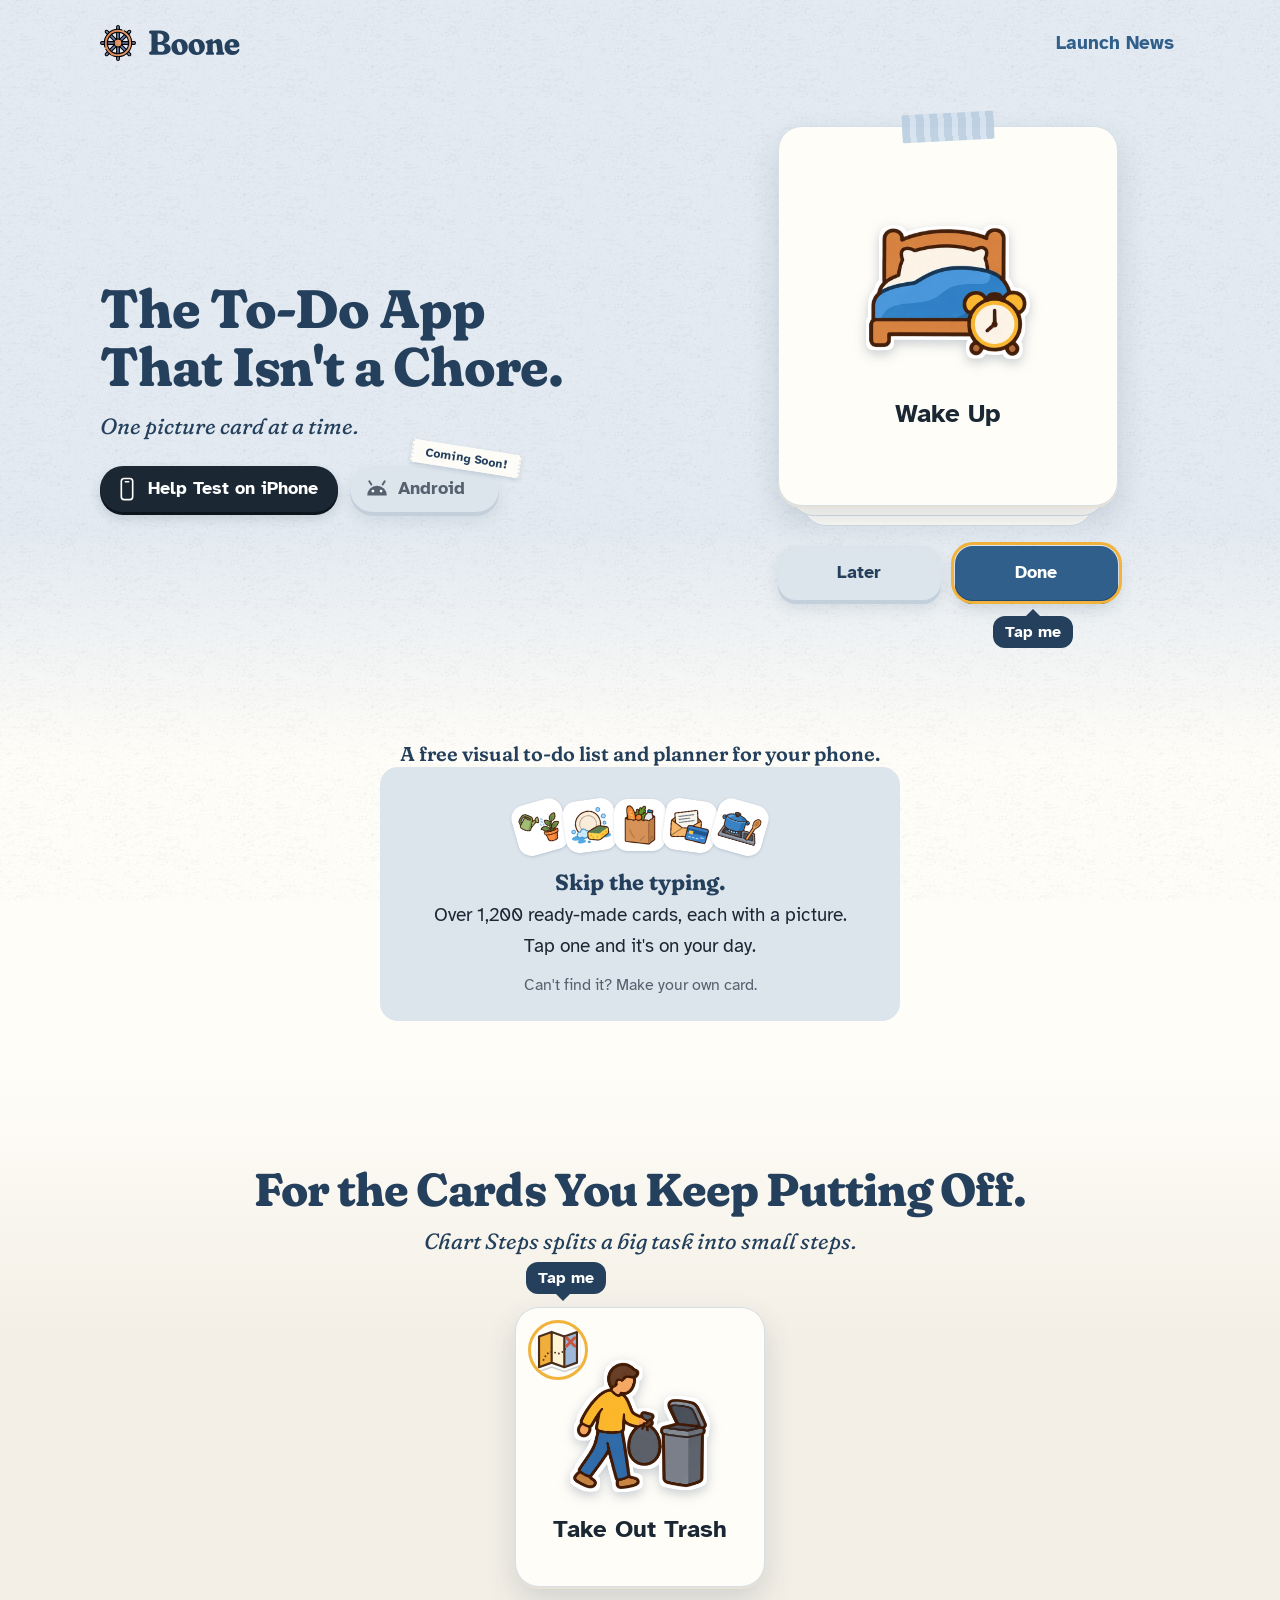
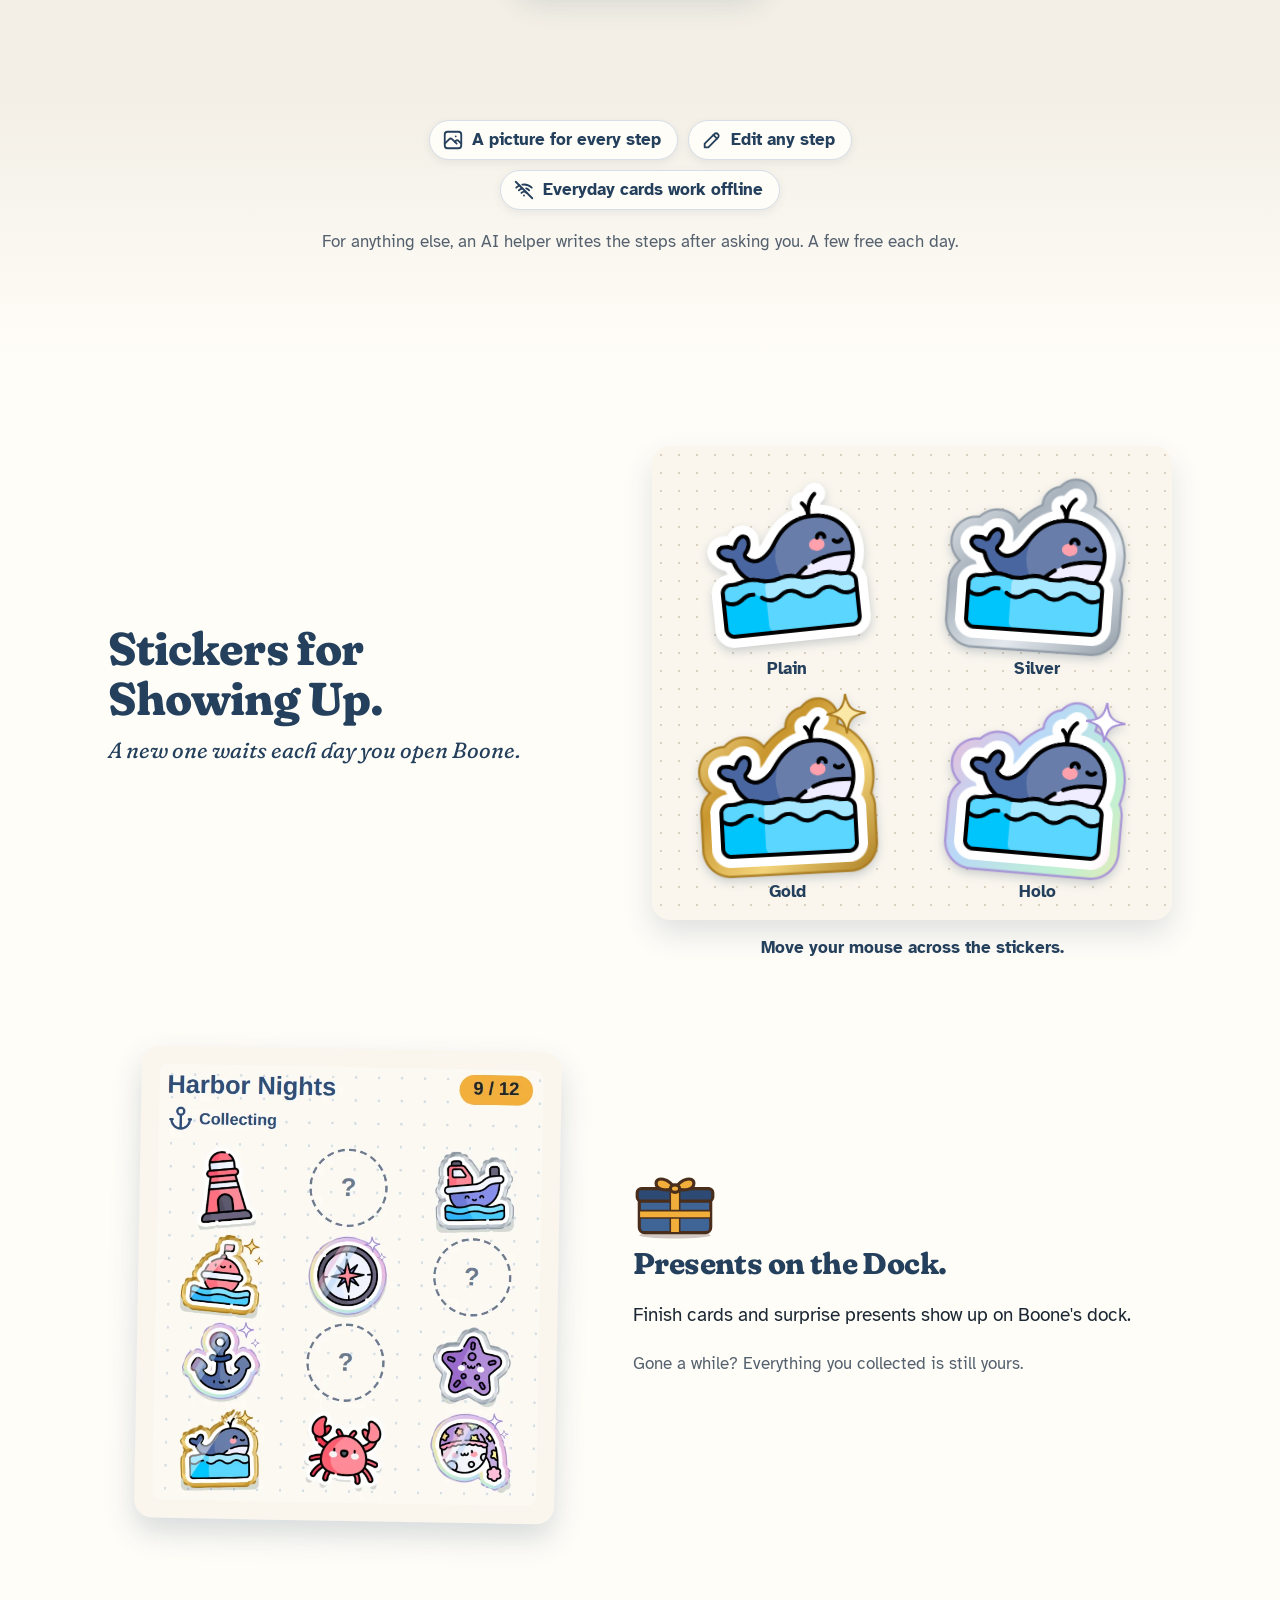
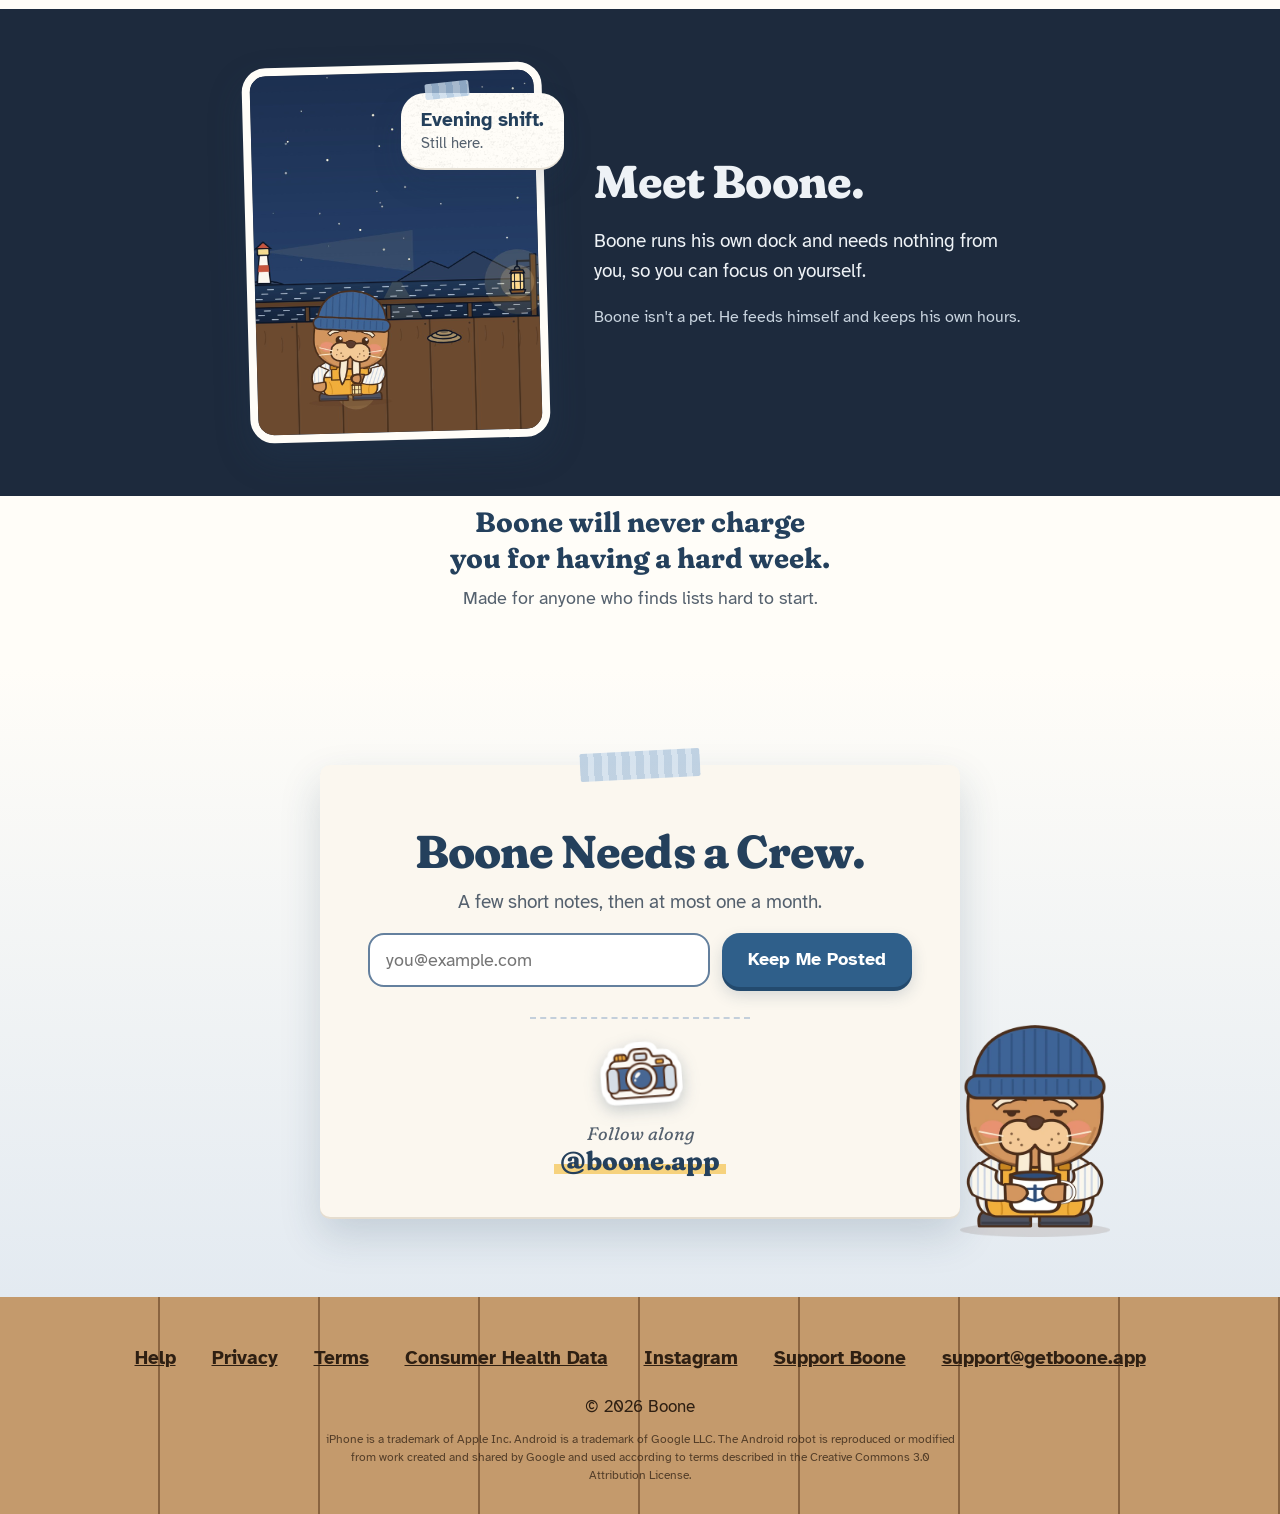
==== index.html @ 993c8cb3 "Tester sign-up: quiet 'where from' word Links ending in ?from=reddit (or kit, friends, pros, creator" ====
<!doctype html>
<html lang="en">
<head>
<meta charset="utf-8">
<meta name="viewport" content="width=device-width, initial-scale=1">
<title>Boone: a visual to-do list app, one picture card at a time</title>
<meta name="description" content="A free visual to-do list for your phone. Each task is a picture card. See one at a time, swipe it away when done, and break big tasks into small steps.">
<link rel="canonical" href="https://getboone.app/">
<meta property="og:title" content="Boone: the to-do app that isn't a chore">
<meta property="og:description" content="A free visual to-do list for your phone. Each task is a picture card. See one at a time, swipe it away when done, and break big tasks into small steps.">
<meta property="og:image" content="https://getboone.app/img/share.png">
<meta property="og:image:width" content="1200">
<meta property="og:image:height" content="630">
<meta property="og:url" content="https://getboone.app/">
<meta name="twitter:card" content="summary_large_image">
<meta name="twitter:title" content="Boone: the to-do app that isn't a chore">
<meta name="twitter:description" content="A free visual to-do list for your phone. Each task is a picture card. See one at a time, swipe it away when done, and break big tasks into small steps.">
<meta name="twitter:image" content="https://getboone.app/img/share.png">
<link rel="icon" href="favicon.png">
<link rel="preload" href="fonts/7b114e24f7.woff2" as="font" type="font/woff2" crossorigin>
<link rel="stylesheet" href="fonts.css?v=1791385613">
<link rel="stylesheet" href="site.css?v=1792987432">
<script type="application/ld+json">
[
 {
  "@context": "https://schema.org",
  "@type": "SoftwareApplication",
  "name": "Boone",
  "description": "A free visual to-do list for your phone. Each task is a picture card. See one at a time, swipe it away when done, and break big tasks into small steps.",
  "url": "https://getboone.app/",
  "operatingSystem": "iOS",
  "applicationCategory": "ProductivityApplication",
  "offers": {
   "@type": "Offer",
   "price": "0",
   "priceCurrency": "USD"
  },
  "image": "https://getboone.app/img/share.png"
 },
 {
  "@context": "https://schema.org",
  "@type": "WebSite",
  "name": "Boone",
  "url": "https://getboone.app/"
 },
 {
  "@context": "https://schema.org",
  "@type": "Organization",
  "name": "Boone",
  "url": "https://getboone.app/",
  "logo": "https://getboone.app/favicon.png",
  "email": "support@getboone.app",
  "sameAs": [
   "https://www.instagram.com/boone.app/"
  ]
 }
]
</script>
</head>
<body data-c="root">

<header data-e="e1" data-c="e1" class="top">
  <a data-e="e2" class="brand" href="#"><img src="img/ship-wheel.svg" alt="" width="36" height="36"><img class="wordmark" src="img/boone-wordmark.svg" alt="Boone" width="96" height="31"></a>
  <a data-e="e3" class="top-link" id="top-link" href="#crew">Launch News</a>
</header>

<section data-e="e4" data-c="e4" class="hero">
  <div data-e="e5" data-c="e5" class="hero-words">
    <h1 data-e="e6">The To-Do App That Isn't a Chore.</h1>
    <p data-e="e7" class="sub">One picture card at a time.</p>
    <div data-e="e8" data-c="e8" class="actions">
      <a data-e="e9" class="store" href="/test.html" data-goatcounter-click="tap-help-test"><svg aria-hidden="true" viewBox="0 0 32 32" width="26" height="26" fill="none" stroke="currentColor" stroke-width="2" stroke-linecap="round" stroke-linejoin="round"><rect x="9" y="3" width="14" height="26" rx="3.5"/><path d="M14 7h4"/></svg><span>Help Test on iPhone</span></a>
      <a data-e="e10" class="store soon" href="#crew" aria-label="Android, coming soon. Get launch news."><svg aria-hidden="true" viewBox="0 0 32 32" width="26" height="26"><path fill="currentColor" d="M4 24a12 12 0 0 1 24 0z"/><path stroke="currentColor" stroke-width="2.4" stroke-linecap="round" d="M9 10.5 6.5 6.5M23 10.5l2.5-4"/><circle cx="11" cy="18.5" r="1.7" fill="#fff"/><circle cx="21" cy="18.5" r="1.7" fill="#fff"/></svg><span>Android</span><span class="soon-tape" aria-hidden="true">Coming Soon!</span></a>
    </div>
  </div>

  <div data-e="e11" data-c="e11" class="demo">
    <div data-e="e12" class="stack" id="stack"></div>
    <div data-e="e13" class="demo-buttons">
      <button class="btn soft" id="later" type="button">Later</button>
      <button class="btn" id="done" type="button">Done</button>
      <span class="callout up" id="done-callout" aria-hidden="true">Tap me</span>
    </div>
    <p data-e="e14" class="hint" id="left" aria-live="polite"></p>
  </div>
</section>

<section data-e="e15" data-c="e15" class="tried">
  <p data-e="e90" class="what-it-is">A free visual to-do list and planner for your phone.</p>
  <div data-e="e16" class="ready">
    <div class="ready-pics" aria-hidden="true"><img src="img/own/water-plants.webp" alt="" width="576" height="576" loading="lazy"><img src="img/own/wash-dishes.webp" alt="" width="576" height="576" loading="lazy"><img src="img/own/grocery-bag.webp" alt="" width="576" height="576" loading="lazy"><img src="img/own/pay-bills.webp" alt="" width="576" height="576" loading="lazy"><img src="img/own/cook-dinner.webp" alt="" width="576" height="576" loading="lazy"></div>
    <p data-e="e17"><b>Skip the typing.</b> Over 1,200 ready-made cards, each with a picture.<br>Tap one and it's on your day.</p>
    <p data-e="e83" class="own">Can't find it? Make your own card.</p>
  </div>
</section>

<section data-e="e23" data-c="e23" class="breakdown" id="breakdown">
  <div data-e="e24" data-c="e24" class="section-words">
    <h2 data-e="e25">For the Cards You Keep Putting Off.</h2>
    <p data-e="e91" class="sub">Chart Steps splits a big task into small steps.</p>
  </div>
  <div data-e="e27" class="split" id="split">
    <div class="card big">
      <span class="callout" id="buoy-callout" aria-hidden="true">Tap me</span>
      <button class="buoy-btn" id="buoy" type="button" aria-label="Chart Steps" aria-expanded="true" aria-controls="steps"><svg class="buoy map" aria-hidden="true" viewBox="-4 -4 62 62" xmlns="http://www.w3.org/2000/svg"><path d="M6 12 L20 7 L34 12 L48 7 V41 L34 46 L20 41 L6 46Z" transform="translate(0 2)" fill="#24405C" opacity=".22" stroke="#24405C" stroke-width="7.4" stroke-linejoin="round"/><path d="M6 12 L20 7 L34 12 L48 7 V41 L34 46 L20 41 L6 46Z" fill="#fff" stroke="#fff" stroke-width="7.4" stroke-linejoin="round"/><path d="M6 12 L20 7 L34 12 L48 7 V41 L34 46 L20 41 L6 46Z" fill="#FFF3D6"/><path d="M20 7 V41 L6 46 V12Z" fill="#F2AE3A"/><path d="M34 12 V46 L48 41 V7Z" fill="#9DB8D9"/><path d="M6 12 L20 7 L34 12 L48 7 V41 L34 46 L20 41 L6 46Z M20 7V41 M34 12V46" fill="none" stroke="#4A2E1C" stroke-width="2.4" stroke-linejoin="round" stroke-linecap="round"/><path d="M11 38 Q16 26 24 30 T38 20" fill="none" stroke="#4A2E1C" stroke-width="2" stroke-dasharray="0.1 4.2" stroke-linecap="round"/><path d="M36.5 13.5L45.5 22.5M45.5 13.5L36.5 22.5" stroke="#C8553D" stroke-width="3.2" stroke-linecap="round"/></svg></button>
      <img src="img/own/take-out-trash.webp" alt="" width="576" height="576" loading="lazy"><span>Take Out Trash</span>
    </div>
    <svg class="arrow" viewBox="0 0 80 40" aria-hidden="true"><path d="M4 22 C 24 6, 48 6, 70 18" fill="none" stroke="currentColor" stroke-width="3" stroke-linecap="round" stroke-dasharray="2 7"/><path d="M60 10 L71 18 L59 24" fill="none" stroke="currentColor" stroke-width="3" stroke-linecap="round" stroke-linejoin="round"/></svg>
    <div class="steps" id="steps" aria-live="polite">
      <div class="card small" data-sets="tiny" hidden><img src="img/own/clear-food-scraps-into-the-trash.webp" alt="" width="576" height="576" loading="lazy"><span>Clear food scraps into the trash</span></div>
      <div class="card small" data-sets="tiny normal"><img src="img/own/tie-up-the-trash-bag.webp" alt="" width="576" height="576" loading="lazy"><span>Tie up the trash bag</span></div>
      <div class="card small" data-sets="bigger" hidden><img src="img/own/carry-it-to-the-outside-bin.webp" alt="" width="576" height="576" loading="lazy"><span>Tie the bag and carry it out</span></div>
      <div class="card small" data-sets="tiny normal"><img src="img/own/carry-it-to-the-outside-bin.webp" alt="" width="576" height="576" loading="lazy"><span>Carry it to the outside bin</span></div>
      <div class="card small" data-sets="tiny normal bigger"><img src="img/own/put-a-new-bag-in-the-can.webp" alt="" width="576" height="576" loading="lazy"><span>Put a new bag in the can</span></div>
    </div>
    <div class="sizes" id="sizes" hidden role="group" aria-label="Step size"><button type="button" class="size" data-size="tiny" aria-pressed="false">Tiny Steps</button><button type="button" class="size" data-size="bigger" aria-pressed="false">Bigger Steps</button></div>
  </div>
  <div data-e="e28" data-c="e28" class="bd-more">
    <ul data-e="e29" class="chips"><li><svg class="ico" viewBox="0 0 24 24" aria-hidden="true"><path d="M15 8h.01"/><path d="M3 6a3 3 0 0 1 3-3h12a3 3 0 0 1 3 3v12a3 3 0 0 1-3 3H6a3 3 0 0 1-3-3z"/><path d="M3 16l5-5c.928-.893 2.072-.893 3 0l5 5"/><path d="M14 14l1-1c.928-.893 2.072-.893 3 0l3 3"/></svg>A picture for every step</li><li><svg class="ico" viewBox="0 0 24 24" aria-hidden="true"><path d="M4 20h4L18.5 9.5a2.828 2.828 0 1 0-4-4L4 16v4"/><path d="M13.5 6.5l4 4"/></svg>Edit any step</li><li><svg class="ico" viewBox="0 0 24 24" aria-hidden="true"><path d="M12 18h.01"/><path d="M9.172 15.172a4 4 0 0 1 5.656 0"/><path d="M6.343 12.343a7.963 7.963 0 0 1 3.864-2.14m4.163.155a7.965 7.965 0 0 1 3.287 2"/><path d="M3.515 9.515A12 12 0 0 1 7.059 7.06m3.101-.92a12 12 0 0 1 10.325 3.374"/><path d="M3 3l18 18"/></svg>Everyday cards work offline</li></ul>
    <p data-e="e31" class="fine-print">For anything else, an AI helper writes the steps after asking you. A few free each day.</p>
  </div>
</section>

<section data-e="e32" data-c="e32" class="stickers">
  <div data-e="e33" data-c="e33" class="sticker-intro">
    <div data-e="e34" data-c="e34" class="section-words">
      <h2 data-e="e35">Stickers for Showing Up.</h2>
      <p data-e="e36" class="sub">A new one waits each day you open Boone.</p>
    </div>
    <div data-e="e39" data-c="e39" class="finish-box">
    <div data-e="e40" class="finishes" id="finishes">
      <figure class="sticker plain">
        <div class="peel"><span class="line"></span><span class="rim"></span><span class="edge"></span><img src="img/stickers/whale.png" alt="" width="512" height="512" loading="lazy"><span class="sheen"></span></div>
        <figcaption>Plain</figcaption>
      </figure>
      <figure class="sticker silver">
        <div class="peel"><span class="line"></span><span class="rim"></span><span class="edge"></span><img src="img/stickers/whale.png" alt="" width="512" height="512" loading="lazy"><span class="sheen"></span></div>
        <figcaption>Silver</figcaption>
      </figure>
      <figure class="sticker gold">
        <div class="peel"><span class="line"></span><span class="rim"></span><span class="edge"></span><img src="img/stickers/whale.png" alt="" width="512" height="512" loading="lazy"><span class="sheen"></span><svg class="spark" viewBox="0 0 20 20" aria-hidden="true"><path d="M10 0 C11 7 13 9 20 10 C13 11 11 13 10 20 C9 13 7 11 0 10 C7 9 9 7 10 0Z"/></svg></div>
        <figcaption>Gold</figcaption>
      </figure>
      <figure class="sticker holo">
        <div class="peel"><span class="line"></span><span class="rim"></span><span class="edge"></span><img src="img/stickers/whale.png" alt="" width="512" height="512" loading="lazy"><span class="sheen"></span><svg class="spark" viewBox="0 0 20 20" aria-hidden="true"><path d="M10 0 C11 7 13 9 20 10 C13 11 11 13 10 20 C9 13 7 11 0 10 C7 9 9 7 10 0Z"/></svg></div>
        <figcaption>Holo</figcaption>
      </figure>
    </div>
    <p data-e="e41" class="hint finish-hint" id="finish-hint">Move your mouse across the stickers.</p>
    </div>
  </div>
  <div data-e="e42" data-c="e42" class="sticker-book">
    <div data-e="e43" class="album"><img src="img/sticker-page-crop2.webp" width="668" height="758" loading="lazy" alt="A sticker book page called Harbor Nights with nine of twelve stickers collected"></div>
    <div data-e="e44" data-c="e44" class="section-words">
      <svg data-e="e45" class="parcel" viewBox="0 0 40 30" aria-hidden="true"><ellipse cx="20" cy="28.2" rx="17" ry="1.6" fill="rgba(74,46,28,.25)"/><g stroke="#4A2E1C" stroke-width="1.5" stroke-linejoin="round"><rect x="3" y="9" width="34" height="18" rx="2.5" fill="#3F6496"/><rect x="2" y="6" width="36" height="6" rx="2" fill="#2C4A74"/><rect x="17.75" y="6" width="4.5" height="21" fill="#F2AE3A" stroke-width=".75"/><rect x="3" y="16.5" width="34" height="3.5" fill="#F2AE3A" stroke-width=".75"/><path d="M20 6c-3-5-9-6-9-2.5S16 7 20 6z" fill="#F2AE3A"/><path d="M20 6c3-5 9-6 9-2.5S24 7 20 6z" fill="#F2AE3A"/><ellipse cx="20" cy="6" rx="2.2" ry="1.8" fill="#F2AE3A"/></g></svg>
      <h3 data-e="e46">Presents on the Dock.</h3>
      <p data-e="e47">Finish cards and surprise presents show up on Boone's dock.</p>
      <p data-e="e49" class="fine-print">Gone a while? Everything you collected is still yours.</p>
    </div>
  </div>
</section>

<section data-e="e18" data-c="e18" class="dock" id="dock">
  <figure data-e="e19" class="scene">
    <img id="scene" loading="lazy" src="img/dock-day.jpg" alt="Boone the walrus on his dock by the water" width="900" height="1125">
    <figcaption class="note" id="note"><b>Morning shift.</b><i>Boone has his coffee before he looks at anything, including the gull.</i></figcaption>
  </figure>
  <div data-e="e20" data-c="e20" class="dock-words">
    <h2 data-e="e21">Meet Boone.</h2>
    <p data-e="e22">Boone runs his own dock and needs nothing from you, so you can focus on yourself.</p>
    <p data-e="e82" class="aside">Boone isn't a pet. He feeds himself and keeps his own hours.</p>
  </div>
</section>

<p data-e="e54" class="promise">Boone will never charge you for having a hard week.</p>
<p data-e="e92" class="for-anyone">Made for anyone who finds lists hard to start.</p>

<section data-e="e55" data-c="e55" class="crew" id="crew">
  <div data-e="e56" data-c="e56" class="paper">
    <span data-e="e57" class="tape"></span>
    <img data-e="e58" class="crew-boone" src="img/boone-mug.webp" alt="" width="192" height="271" loading="lazy">
    <h2 data-e="e59">Boone Needs a Crew.</h2>
    <div data-e="e60" data-c="e60" id="test-ask">
      <ul data-e="e61" class="chips crew-facts"><li><svg class="ico" viewBox="0 0 24 24" aria-hidden="true"><path d="M5 12l5 5L20 7"/></svg>iPhone</li><li><svg class="ico" viewBox="0 0 24 24" aria-hidden="true"><path d="M5 12l5 5L20 7"/></svg>10 min a day</li><li><svg class="ico" viewBox="0 0 24 24" aria-hidden="true"><path d="M5 12l5 5L20 7"/></svg>2 weeks</li><li><svg class="ico" viewBox="0 0 24 24" aria-hidden="true"><path d="M5 12l5 5L20 7"/></svg>Free</li><li><svg class="ico" viewBox="0 0 24 24" aria-hidden="true"><path d="M5 12l5 5L20 7"/></svg>18+ in the US</li></ul>
      <a data-e="e62" class="btn" href="/test.html">Help Test Boone</a>
      <hr data-e="e63">
    </div>
    <p data-e="e64" class="form-label">A few short notes, then at most one a month.</p>
    <form data-e="e65" class="signup" id="signup" method="post" action="https://app.kit.com/forms/10005040/subscriptions">
      <label for="email" class="sr">Email</label>
      <input id="email" name="email_address" type="email" placeholder="you@example.com" autocomplete="email" required>
      <button class="btn" type="submit" data-goatcounter-click="tap-keep-me-posted">Keep Me Posted</button>
    </form>
    <hr data-e="e87" class="insta-rule">
    <a data-e="e84" class="follow" id="follow" href="https://www.instagram.com/boone.app/" rel="noopener"><img src="img/camera.png" alt="" width="104" height="75" loading="lazy"><span class="follow-words"><i>Follow along</i><b>@boone.app</b></span></a>
    <p data-e="e89" class="signup-failed" id="signup-failed" hidden>That didn't go through. Please try again, or email <a href="mailto:support@getboone.app">support@getboone.app</a>.</p>
    <div data-e="e66" data-c="e66" class="thanks" id="thanks" hidden>
      <b data-e="e67">You're on the list.</b>
      <p data-e="e68">Your first email is on its way.</p>
      <p data-e="e69">Meanwhile, Boone is on Instagram: <a href="https://www.instagram.com/boone.app/">@boone.app</a></p>
    </div>
  </div>
</section>

<footer data-e="e72" data-c="e72">
  <nav data-e="e73" data-c="e73">
    <a data-e="e74" href="/support.html">Help</a>
    <a data-e="e75" href="/privacy.html">Privacy</a>
    <a data-e="e76" href="/terms.html">Terms</a>
    <a data-e="e93" href="/health-data.html">Consumer Health Data</a>
    <a data-e="e77" href="https://www.instagram.com/boone.app/">Instagram</a>
    <a data-e="e85" href="https://ko-fi.com/getboone" rel="noopener">Support Boone</a>
    <a data-e="e78" href="mailto:support@getboone.app">support@getboone.app</a>
  </nav>
  <p data-e="e79" class="fine">&copy; 2026 Boone</p>
  <p data-e="e86" class="fine marks">iPhone is a trademark of Apple Inc. Android is a trademark of Google LLC. The Android robot is reproduced or modified from work created and shared by Google and used according to terms described in the Creative Commons 3.0 Attribution License.</p>
</footer>

<script data-e="e80" src="site.js?v=1792987432"></script>
<script data-goatcounter="https://boone.goatcounter.com/count" async src="//gc.zgo.at/count.js"></script>
</body>
</html>
---- fonts.css ----
/* latin-ext */
@font-face {
  font-family: 'Atkinson Hyperlegible';
  font-style: normal;
  font-weight: 400;
  font-display: swap;
  src: url(fonts/0bded896e9.woff2) format('woff2');
  unicode-range: U+0100-02BA, U+02BD-02C5, U+02C7-02CC, U+02CE-02D7, U+02DD-02FF, U+0304, U+0308, U+0329, U+1D00-1DBF, U+1E00-1E9F, U+1EF2-1EFF, U+2020, U+20A0-20AB, U+20AD-20C0, U+2113, U+2C60-2C7F, U+A720-A7FF;
}
/* latin */
@font-face {
  font-family: 'Atkinson Hyperlegible';
  font-style: normal;
  font-weight: 400;
  font-display: swap;
  src: url(fonts/7b114e24f7.woff2) format('woff2');
  unicode-range: U+0000-00FF, U+0131, U+0152-0153, U+02BB-02BC, U+02C6, U+02DA, U+02DC, U+0304, U+0308, U+0329, U+2000-206F, U+20AC, U+2122, U+2191, U+2193, U+2212, U+2215, U+FEFF, U+FFFD;
}
/* latin-ext */
@font-face {
  font-family: 'Atkinson Hyperlegible';
  font-style: normal;
  font-weight: 700;
  font-display: swap;
  src: url(fonts/7365ab1d97.woff2) format('woff2');
  unicode-range: U+0100-02BA, U+02BD-02C5, U+02C7-02CC, U+02CE-02D7, U+02DD-02FF, U+0304, U+0308, U+0329, U+1D00-1DBF, U+1E00-1E9F, U+1EF2-1EFF, U+2020, U+20A0-20AB, U+20AD-20C0, U+2113, U+2C60-2C7F, U+A720-A7FF;
}
/* latin */
@font-face {
  font-family: 'Atkinson Hyperlegible';
  font-style: normal;
  font-weight: 700;
  font-display: swap;
  src: url(fonts/d2234a4e72.woff2) format('woff2');
  unicode-range: U+0000-00FF, U+0131, U+0152-0153, U+02BB-02BC, U+02C6, U+02DA, U+02DC, U+0304, U+0308, U+0329, U+2000-206F, U+20AC, U+2122, U+2191, U+2193, U+2212, U+2215, U+FEFF, U+FFFD;
}
/* latin-ext */
@font-face {
  font-family: 'Courier Prime';
  font-style: normal;
  font-weight: 700;
  font-display: swap;
  src: url(fonts/4cfddb8496.woff2) format('woff2');
  unicode-range: U+0100-02BA, U+02BD-02C5, U+02C7-02CC, U+02CE-02D7, U+02DD-02FF, U+0304, U+0308, U+0329, U+1D00-1DBF, U+1E00-1E9F, U+1EF2-1EFF, U+2020, U+20A0-20AB, U+20AD-20C0, U+2113, U+2C60-2C7F, U+A720-A7FF;
}
/* latin */
@font-face {
  font-family: 'Courier Prime';
  font-style: normal;
  font-weight: 700;
  font-display: swap;
  src: url(fonts/8844b89194.woff2) format('woff2');
  unicode-range: U+0000-00FF, U+0131, U+0152-0153, U+02BB-02BC, U+02C6, U+02DA, U+02DC, U+0304, U+0308, U+0329, U+2000-206F, U+20AC, U+2122, U+2191, U+2193, U+2212, U+2215, U+FEFF, U+FFFD;
}
/* vietnamese */
@font-face {
  font-family: 'Fraunces';
  font-style: italic;
  font-weight: 400 700;
  font-display: swap;
  src: url(fonts/22374ef49d.woff2) format('woff2');
  unicode-range: U+0102-0103, U+0110-0111, U+0128-0129, U+0168-0169, U+01A0-01A1, U+01AF-01B0, U+0300-0301, U+0303-0304, U+0308-0309, U+0323, U+0329, U+1EA0-1EF9, U+20AB;
}
/* latin-ext */
@font-face {
  font-family: 'Fraunces';
  font-style: italic;
  font-weight: 400 700;
  font-display: swap;
  src: url(fonts/4bb8d3c928.woff2) format('woff2');
  unicode-range: U+0100-02BA, U+02BD-02C5, U+02C7-02CC, U+02CE-02D7, U+02DD-02FF, U+0304, U+0308, U+0329, U+1D00-1DBF, U+1E00-1E9F, U+1EF2-1EFF, U+2020, U+20A0-20AB, U+20AD-20C0, U+2113, U+2C60-2C7F, U+A720-A7FF;
}
/* latin */
@font-face {
  font-family: 'Fraunces';
  font-style: italic;
  font-weight: 400 700;
  font-display: swap;
  src: url(fonts/193ed39c50.woff2) format('woff2');
  unicode-range: U+0000-00FF, U+0131, U+0152-0153, U+02BB-02BC, U+02C6, U+02DA, U+02DC, U+0304, U+0308, U+0329, U+2000-206F, U+20AC, U+2122, U+2191, U+2193, U+2212, U+2215, U+FEFF, U+FFFD;
}
/* vietnamese */
@font-face {
  font-family: 'Fraunces';
  font-style: normal;
  font-weight: 400 800;
  font-display: swap;
  src: url(fonts/021a8ea752.woff2) format('woff2');
  unicode-range: U+0102-0103, U+0110-0111, U+0128-0129, U+0168-0169, U+01A0-01A1, U+01AF-01B0, U+0300-0301, U+0303-0304, U+0308-0309, U+0323, U+0329, U+1EA0-1EF9, U+20AB;
}
/* latin-ext */
@font-face {
  font-family: 'Fraunces';
  font-style: normal;
  font-weight: 400 800;
  font-display: swap;
  src: url(fonts/a5034c1f7c.woff2) format('woff2');
  unicode-range: U+0100-02BA, U+02BD-02C5, U+02C7-02CC, U+02CE-02D7, U+02DD-02FF, U+0304, U+0308, U+0329, U+1D00-1DBF, U+1E00-1E9F, U+1EF2-1EFF, U+2020, U+20A0-20AB, U+20AD-20C0, U+2113, U+2C60-2C7F, U+A720-A7FF;
}
/* latin */
@font-face {
  font-family: 'Fraunces';
  font-style: normal;
  font-weight: 400 800;
  font-display: swap;
  src: url(fonts/cbb60ac8e0.woff2) format('woff2');
  unicode-range: U+0000-00FF, U+0131, U+0152-0153, U+02BB-02BC, U+02C6, U+02DA, U+02DC, U+0304, U+0308, U+0329, U+2000-206F, U+20AC, U+2122, U+2191, U+2193, U+2212, U+2215, U+FEFF, U+FFFD;
}
---- site.css ----
/* Boone's landing page: Harbor blues, warm paper, tape and sticker edges, like the app and @boone.app. */
:root {
  --sky: #e3eaf1; --sky-deep: #cfdbe6; --paper: #fffdf8; --sand: #efe8dc; --wood: #c49a6c; --wood-dark: #8a6440;
  --ink: #1b2733; --navy: #24405c; --muted: #55616e; --blue: #2f5f8a; --lip: #234a6e;
  --soft: #dce4ec; --soft-lip: #c3cfdb; --tape: #b9cde0; --yellow: #f1b33c; --edge: #d6dee7;
  --serif: 'Fraunces', Georgia, serif; --sans: 'Atkinson Hyperlegible', -apple-system, 'Segoe UI', Roboto, sans-serif;
  --mono: 'Courier Prime', 'Courier New', monospace;
}
* { box-sizing: border-box; }
html { scroll-behavior: smooth; }
html, body { overflow-x: clip; }
body {
  margin: 0; color: var(--ink); font: 19px/1.6 var(--sans);
  background: var(--paper);
}
img { max-width: 100%; height: auto; }
a { color: var(--blue); }
h1, h2 { font-family: var(--serif); color: var(--navy); font-weight: 750; letter-spacing: -0.02em; margin: 0; }
h1 { font-size: clamp(34px, 4.6vw, 54px); line-height: 1.06; margin: 14px 0 14px; }
h2 { font-size: clamp(32px, 4.4vw, 46px); line-height: 1.08; margin-bottom: 10px; }
.sub { font-family: var(--serif); font-style: italic; font-size: 22px; color: var(--navy); margin: 0 0 14px; }
.btn {
  display: inline-block; padding: 14px 26px; border: 0; border-radius: 18px; cursor: pointer;
  background: var(--blue); color: #fff; font: 700 18px/1.2 var(--sans); text-decoration: none;
  box-shadow: 0 4px 0 var(--lip), 0 8px 16px rgba(36, 64, 92, 0.18); transition: transform .12s, box-shadow .12s;
}
.btn:active { transform: translateY(3px); box-shadow: 0 1px 0 var(--lip), 0 3px 8px rgba(36, 64, 92, 0.18); }
.btn.soft { background: var(--soft); color: var(--navy); box-shadow: 0 4px 0 var(--soft-lip), 0 8px 16px rgba(36, 64, 92, 0.12); }
.btn:disabled { opacity: .5; cursor: default; }
a:focus-visible, button:focus-visible, input:focus-visible { outline: 3px solid var(--navy); outline-offset: 3px; box-shadow: 0 0 0 6px var(--yellow); }
.sr { position: absolute; left: -9999px; }

/* Top */
.top { max-width: 1120px; margin: 0 auto; padding: 18px 20px; display: flex; justify-content: space-between; align-items: center; }
.brand { display: flex; align-items: center; gap: 10px; font: 750 26px var(--serif); color: var(--navy); text-decoration: none; }
.top-link { font-weight: 700; text-decoration: none; display: inline-block; padding: 10px 6px; }

/* Hero */
.hero {
  max-width: 1120px; margin: 0 auto 24px; padding: 40px 20px 56px; display: grid; grid-template-columns: 1.1fr 0.9fr; gap: 48px; align-items: center;
}
body > .hero { position: relative; }
body::before {
  content: ''; position: absolute; inset: 0 0 auto 0; height: 760px; z-index: -1;
  background: linear-gradient(var(--sky), var(--sky) 70%, transparent);
}
.actions { display: flex; flex-wrap: wrap; gap: 14px; margin-top: 22px; }

/* Cards */
.card {
  position: relative; background: var(--paper); border-radius: 24px;
  border: 1px solid var(--edge); box-shadow: 0 2px 0 #e7e1d6, 0 14px 30px rgba(36, 64, 92, 0.16);
  display: flex; flex-direction: column; align-items: center; justify-content: center; text-align: center;
  font: 700 26px/1.2 var(--sans); color: var(--ink);
}
.card img { filter: drop-shadow(0 0 0 #fff) drop-shadow(3px 0 0 #fff) drop-shadow(-3px 0 0 #fff) drop-shadow(0 3px 0 #fff) drop-shadow(0 -3px 0 #fff) drop-shadow(0 4px 6px rgba(36, 64, 92, .25)); }
.tape {
  position: absolute; top: -14px; left: 50%; width: 92px; height: 28px; transform: translateX(-50%) rotate(-3deg);
  background: repeating-linear-gradient(90deg, var(--tape) 0 8px, #d3e1ee 8px 14px); opacity: .9; border-radius: 2px;
}

/* Demo stack */
.demo { display: flex; flex-direction: column; align-items: center; }
.stack { position: relative; width: min(340px, 86vw); height: 380px; }
.stack .card.big { position: absolute; inset: 0; z-index: 3; gap: 18px; transition: transform .38s cubic-bezier(.5, 0, .7, .4), opacity .38s; }
.stack .card.big img { width: 150px; height: 150px; object-fit: contain; }
.stack .under { position: absolute; left: 12px; right: 12px; bottom: -10px; height: 60px; border-radius: 24px; background: var(--paper); border: 1px solid var(--edge); z-index: 2; }
.stack .under.two { left: 24px; right: 24px; bottom: -20px; z-index: 1; }
.stack .card.done { transform: translate(140%, -10%) rotate(18deg); opacity: 0; }
.stack .card.later { transform: translateY(40px) scale(.92); opacity: 0; }
.stack .card.end img { width: 120px; height: auto; filter: none; }
.link { background: none; border: 0; color: var(--blue); font: 700 18px var(--sans); text-decoration: underline; cursor: pointer; }
.demo-buttons { position: relative; display: grid; grid-template-columns: 1fr 1fr; gap: 14px; width: min(340px, 86vw); margin-top: 40px; }
.demo-buttons .btn { padding: 16px 0; }
.hint { color: var(--muted); margin: 14px 0 0; font-size: 17px; }
/* How many cards are left, as a small soft tag under the buttons (Colleen, 2026-10-05). */
#left { display: inline-block; min-height: 34px; box-sizing: border-box; margin-top: 18px; padding: 6px 16px; border-radius: 999px; background: var(--soft); font-size: 15px; letter-spacing: .02em; }
#left:empty { visibility: hidden; padding: 6px 0; }

/* Dock */
.dock { background: var(--sand); padding: 72px 20px; display: grid; grid-template-columns: minmax(0, 460px) minmax(0, 480px); gap: 56px; justify-content: center; align-items: center; transition: background .4s; }
.dock.night { background: #1d2a3d; }
.dock.night h2, .dock.night .sub, .dock.night p { color: #eef2f6; }
.scene { position: relative; margin: 0; }
.scene img { display: block; width: 100%; aspect-ratio: 4 / 5; object-fit: cover; object-position: bottom; height: auto; border-radius: 24px; border: 8px solid var(--paper); box-shadow: 0 16px 34px rgba(36, 64, 92, .25); transform: rotate(-1.5deg); }
.note {
  position: absolute; top: 28px; right: -18px; background: var(--paper); padding: 16px 20px 14px; border-radius: 24px;
  box-shadow: 0 2px 0 #e7e1d6, 0 14px 30px rgba(36, 64, 92, .16); display: flex; flex-direction: column; gap: 2px; isolation: isolate;
}
/* The same faint still grain and short tape strip as the notes on Boone's dock in the app. */
.note::before { content: ''; position: absolute; inset: 0; border-radius: inherit; background: url(img/grain.png); opacity: .07; z-index: -1; pointer-events: none; }
.note::after {
  content: ''; position: absolute; top: -11px; left: 24px; width: 44px; height: 16px; transform: rotate(-6deg);
  background: repeating-linear-gradient(90deg, #c9dbec 0 7px, #a9c4de 7px 14px); opacity: .8; border-radius: 2px;
}
.note b { font: 700 19px/1.2 var(--sans); color: var(--navy); }
.note i { font: 400 15px/1.4 var(--sans); font-style: normal; color: var(--muted); }

/* Chart Steps */
.breakdown, .stickers { max-width: 1120px; margin: 0 auto; padding: 88px 20px; }
.section-words { max-width: 560px; }
.breakdown .section-words { text-align: center; margin: 0 auto 48px; }
.split { display: flex; align-items: center; justify-content: center; gap: 28px; }
.split .card.big { width: 250px; height: 280px; gap: 14px; font-size: 24px; }
.split .card.big img { width: 120px; }
.arrow { width: 90px; color: var(--blue); flex: none; }
.steps { display: flex; flex-direction: column; gap: 16px; }
.card.small { flex-direction: row; justify-content: flex-start; gap: 14px; padding: 12px 22px 12px 14px; font-size: 19px; border-radius: 18px; width: 320px; text-align: left; }
.card.small img { width: 52px; height: 52px; }
.breakdown { background: linear-gradient(var(--paper), #f3efe6 30%, #f3efe6 70%, var(--paper)); max-width: none; }
.breakdown > * { max-width: 1120px; margin-left: auto; margin-right: auto; }
.buoy-btn { position: absolute; top: 8px; right: 8px; width: 68px; height: 68px; padding: 6px; border: 0; background: none; border-radius: 50%; cursor: pointer; }
.buoy-btn .buoy { width: 100%; height: 100%; display: block; transition: transform .3s; }
.buoy-btn:hover .buoy { transform: rotate(45deg); }
.buoy-btn.nudge .buoy { animation: nudge 4s ease-in-out infinite; }
@keyframes nudge { 0%, 80%, 100% { transform: rotate(0); } 84% { transform: rotate(-14deg); } 88% { transform: rotate(12deg); } 92% { transform: rotate(-8deg); } 96% { transform: rotate(4deg); } }
.js .steps .card, .js .split .arrow { transition: transform .5s cubic-bezier(.2, .9, .3, 1.15), opacity .35s; }
.js .steps .card:nth-child(2) { transition-delay: .12s; }
.js .steps .card:nth-child(3) { transition-delay: .24s; }
.split.folded .steps .card { opacity: 0; transform: translateX(-180px) rotate(-6deg) scale(.6); transition-delay: 0s; }
.split.folded .arrow { opacity: 0; transform: scale(.4); }
.js .split .card.big { transition: transform .5s cubic-bezier(.2, .9, .3, 1.1); }
.split.folded .card.big { transform: translateX(233px); }
.split .card.big { z-index: 2; }
.split.folded .steps { pointer-events: none; }
.bd-more { max-width: 640px !important; margin-top: 52px; }
.bd-more p { margin: 0 0 14px; }
.bd-more b { color: var(--navy); }
.fine-print { font-size: 17px; color: var(--muted); }

/* Stickers */
.sticker-intro, .sticker-book { display: grid; grid-template-columns: minmax(0, 480px) minmax(0, 520px); gap: 64px; justify-content: center; align-items: center; }
.sticker-book { grid-template-columns: minmax(0, 420px) minmax(0, 520px); margin-top: 88px; }
.sticker-book h3 { font: 750 30px/1.15 var(--serif); color: var(--navy); margin: 8px 0 10px; letter-spacing: -0.02em; }
.parcel { width: 84px; display: block; transform-origin: 50% 90%; }
.parcel.nudge { animation: nudge 3.5s ease-in-out infinite; }
.finishes { display: grid; grid-template-columns: repeat(2, minmax(0, 1fr)); gap: 18px 28px; background: #faf6ee; padding: 28px 24px 18px; border-radius: 18px; box-shadow: 0 14px 30px rgba(36, 64, 92, .14); background-image: radial-gradient(#d9d0bf 1.2px, transparent 1.4px); background-size: 18px 18px; }
.sticker { margin: 0; text-align: center; }
.sticker figcaption { font: 700 17px var(--sans); color: var(--navy); margin-top: 4px; }
.peel { position: relative; width: min(100%, 180px); aspect-ratio: 1; margin: 0 auto; transform: rotate(-6deg); filter: drop-shadow(0 4px 5px rgba(36, 64, 92, .22)); }
.sticker:nth-child(2) .peel { transform: rotate(4deg); }
.sticker:nth-child(3) .peel { transform: rotate(-3deg); }
.sticker:nth-child(4) .peel { transform: rotate(5deg); }
.peel > span { position: absolute; inset: 0; -webkit-mask-size: 100% 100%; mask-size: 100% 100%; }
.peel .line { -webkit-mask-image: url(img/stickers/whale-line.png); mask-image: url(img/stickers/whale-line.png); }
.peel .rim { -webkit-mask-image: url(img/stickers/whale-rim.png); mask-image: url(img/stickers/whale-rim.png); }
.peel .edge, .peel .sheen { -webkit-mask-image: url(img/stickers/whale-edge.png); mask-image: url(img/stickers/whale-edge.png); }
.peel .edge { background: #fff; }
.peel img { position: absolute; inset: 11.5%; width: 77%; height: 77%; }
.plain .line, .plain .rim { display: none; }
.silver .line { background: #8E99A4; }
.silver .rim { background: linear-gradient(135deg, #F4F6F8, #A9B3BD 35%, #E3E8ED 65%, #8E99A4); }
.gold .line { background: #A87A1F; }
.gold .rim { background: linear-gradient(135deg, #FBE7A6, #C9962E 35%, #F3D47A 65%, #A87A1F); }
.holo .line { background: #A58FD6; }
.holo .rim { background: linear-gradient(120deg, #F7B8D2, #B9D8F7, #BFF0D4, #F7E7A8, #D6C2F5, #F7B8D2, #B9D8F7); background-size: 300% 100%; background-position: var(--holo, 0%) 0; animation: holo 3.2s ease-in-out infinite alternate; }
@keyframes holo { from { background-position: 0% 0; } to { background-position: 150% 0; } }
.peel .sheen { display: none; background-size: 300% 100%; animation: sheen 4.6s ease-in-out infinite; }
.gold .sheen, .holo .sheen { display: block; }
.gold .sheen { background-image: linear-gradient(115deg, transparent 40%, rgba(255,255,255,.65) 50%, transparent 60%); }
.holo .sheen { background-image: linear-gradient(115deg, transparent 36%, rgba(247,184,210,.55) 44%, rgba(255,255,255,.6) 50%, rgba(185,216,247,.55) 56%, transparent 64%); }
@keyframes sheen { 0%, 45% { background-position: 100% 0; } 85%, 100% { background-position: 0% 0; } }
.spark { position: absolute; width: 22%; top: 0; right: 4%; fill: #FBE7A6; stroke: #A87A1F; stroke-width: 1; }
.holo .spark { fill: #fff; stroke: #A58FD6; }
.album { position: relative; background: #faf6ee; padding: 18px; border-radius: 18px; box-shadow: 0 14px 30px rgba(36, 64, 92, .18); transform: rotate(1deg); }
.album img { display: block; border-radius: 10px; }

/* Crew */
.crew { padding: 96px 20px 80px; background: linear-gradient(var(--paper), var(--sky)); }
.paper {
  position: relative; max-width: 640px; margin: 0 auto; padding: 48px 48px 40px; background: #fbf7ef;
  border-radius: 10px; box-shadow: 0 2px 0 #e5ddcf, 0 18px 40px rgba(36, 64, 92, .18);
}
.paper .tape { width: 120px; }
.crew-boone { position: absolute; right: -150px; bottom: -20px; width: 150px; }
.paper h2 { margin-top: 14px; }
.paper hr { border: 0; border-top: 2px dashed var(--soft-lip); margin: 32px 0 20px; }
.form-label { margin: 0 auto 16px; color: var(--muted); max-width: 30em; }
.signup { display: flex; flex-wrap: wrap; justify-content: center; gap: 12px; }
.signup input { flex: 1 1 220px; padding: 14px 16px; font: 18px var(--sans); border: 2px solid #64809e; border-radius: 16px; background: #fff; }

/* Footer */
footer { background: var(--wood); background-image: repeating-linear-gradient(90deg, transparent 0 158px, var(--wood-dark) 158px 160px); color: #2e1f12; text-align: center; padding: 36px 20px 30px; }
footer nav a, footer a { color: #2e1f12; font-weight: 700; margin: 0 12px; }
footer p { margin: 10px 0 0; }
.fine { font-size: 17px; }
footer nav { display: flex; flex-wrap: wrap; justify-content: center; }
footer nav a { display: inline-block; padding: 10px 6px; }

@media (max-width: 860px) {
  body { font-size: 18px; }
  .hero, .dock, .sticker-intro, .sticker-book { grid-template-columns: 1fr; gap: 36px; }
  .sticker-book { margin-top: 64px; }
  .hero { padding-top: 16px; }
  .dock-words, .stickers .section-words { order: -1; }
  .note { right: 8px; }
  .split { flex-direction: column; }
  .arrow { transform: rotate(90deg); }
  .split.folded .arrow { transform: rotate(90deg) scale(.4); }
  .split.folded .card.big { transform: none; }
  .js .split .steps, .js .split .arrow { transition: max-height .5s, margin .5s, opacity .35s, transform .5s; max-height: 420px; }
  .split.folded .steps, .split.folded .arrow { max-height: 0; margin: -14px 0; overflow: hidden; }
  .split.folded .steps .card { transform: translateY(-160px) rotate(-4deg) scale(.6); }
  .paper { padding: 40px 22px 32px; }
}
@media (prefers-reduced-motion: reduce) {
  * { transition: none !important; scroll-behavior: auto !important; animation: none !important; }
}
body::after { content: ''; position: fixed; inset: 0; background: url(img/grain.png); opacity: .05; pointer-events: none; z-index: -1; }
.thanks { background: var(--soft); border-radius: 16px; padding: 16px 20px; margin: 0 90px 0 0; }
.thanks b { font: 750 26px var(--serif); color: var(--navy); }
.thanks p { margin: 6px 0 0; }
@media (max-width: 860px) { .thanks { margin: 0 0 60px; } }

/* Comparison and maker note */
.quiet { font-weight: 700; display: inline-block; padding: 12px 4px; align-self: center; }
.tried { max-width: 560px; margin: 0 auto; padding: 8px 20px 56px; }
.tried .ready { background: var(--soft); border-radius: 18px; padding: 22px; }
.tried p { margin: 0; }
.tried .own { margin-top: 12px; font-size: 16px; color: var(--muted); }
.tried b { display: block; font-family: var(--serif); color: var(--navy); font-size: 22px; }
.ready-pics { display: flex; justify-content: center; gap: 10px; margin-bottom: 14px; }
.ready-pics img { width: 52px; height: 52px; padding: 6px; background: #fff; border-radius: 14px; box-shadow: 0 1px 3px rgba(36, 64, 92, .18); }
@media (max-width: 860px) { .card.small { width: 100%; max-width: 340px; } }
/* Words standing alone are centered; words beside a picture line up on the left on wide screens (Colleen, 2026-10-05). */
.hero-words, .tried p, .dock-words, .section-words, .bd-more, .paper, .thanks { text-align: center; }
.section-words { margin-left: auto; margin-right: auto; }
.actions, .signup { justify-content: center; }
.parcel { margin: 0 auto; }
/* Things to try never go unnoticed: a ring that ripples out of the buoy and Done, and a "Tap me" note. */
.buoy-btn::after, #done.ask::after {
  content: ''; position: absolute; inset: 4px; border-radius: 50%; border: 3px solid var(--yellow);
  animation: ripple 1.8s ease-out infinite; pointer-events: none;
}
#done { position: relative; }
#done.ask::after { inset: -4px; border-radius: 22px; }
.buoy-btn.tapped::after { display: none; }
@keyframes ripple { 0% { transform: scale(.9); opacity: .9; } 100% { transform: scale(1.5); opacity: 0; } }
.callout {
  position: absolute; top: 26px; right: 84px; z-index: 3; background: var(--navy); color: #fff;
  font: 700 16px var(--sans); padding: 6px 12px; border-radius: 12px; white-space: nowrap;
  animation: bob 1.6s ease-in-out infinite;
}
.callout::after { content: ''; position: absolute; right: -7px; top: 50%; margin-top: -7px; border: 7px solid transparent; border-right: 0; border-left-color: var(--navy); }
.callout.gone { display: none; }
@keyframes bob { 50% { transform: translateX(-5px); } }
/* Under Done, pointing up at it (Colleen, 2026-10-05). */
.callout.up { top: calc(100% + 16px); right: auto; left: 75%; transform: translateX(-50%); animation-name: bob-up; }
.callout.up::after { right: auto; left: 50%; top: -7px; margin: 0 0 0 -7px; border: 7px solid transparent; border-top: 0; border-bottom-color: var(--navy); }
@keyframes bob-up { 0%, 100% { transform: translateX(-50%); } 50% { transform: translate(-50%, 5px); } }
.finish-hint, #left { text-align: center; font-weight: 700; color: var(--navy); }
.hint b { color: var(--navy); }
.promise { max-width: 680px; margin: 0 auto; padding: 8px 20px 56px; text-align: center; font: 700 clamp(22px, 2.6vw, 28px)/1.3 var(--serif); color: var(--navy); }
.note i { max-width: 250px; }
@media (max-width: 1000px) { .crew-boone { display: none; } }
h1, h2, h3, .sub, .promise, .tried b { text-wrap: balance; }
p { text-wrap: pretty; }
@media (min-width: 861px) {
  .hero-words, .dock-words, .stickers .section-words { text-align: left; }
  .hero-words .actions { justify-content: flex-start; }
  .stickers .parcel { margin: 0; }
}
.bd-more p { text-wrap: balance; }

/* Cards first, Boone small (Colleen, 2026-10-05): a short strip after the stickers. */
.dock { padding: 56px 20px; }
@media (min-width: 861px) { .dock { grid-template-columns: minmax(0, 300px) minmax(0, 440px); gap: 48px; } }
.dock .aside { font-size: 16px; color: var(--muted); margin-top: 6px; }
.dock.night .aside { color: #c9d4df; }
@media (max-width: 860px) { .dock .scene { max-width: 300px; margin: 0 auto; } }

/* Instagram follow button in the crew card (Colleen, 2026-10-05). */
.follow { position: relative; display: inline-flex; flex-direction: column; align-items: center; gap: 6px; color: var(--navy); text-decoration: none; transition: transform .15s; }
.follow img { filter: drop-shadow(3px 0 0 #fff) drop-shadow(-3px 0 0 #fff) drop-shadow(0 3px 0 #fff) drop-shadow(0 -3px 0 #fff) drop-shadow(0 5px 8px rgba(36, 64, 92, .25)); transform: rotate(-4deg); transition: transform .2s; }
.follow.nudge img { animation: nudge 3.5s ease-in-out infinite; }
.follow:hover img { transform: rotate(-10deg) scale(1.08); }
.follow:active img { transform: rotate(-2deg) scale(.94); }
.follow-words { display: flex; flex-direction: column; line-height: 1.15; }
.follow-words i { font: italic 400 18px var(--serif); color: var(--muted); }
.follow-words b { font: 750 26px var(--serif); letter-spacing: -0.01em; padding: 0 6px; background: linear-gradient(transparent 58%, #f6d27d 58%, #f6d27d 92%, transparent 92%); }
/* Little hearts float up when the button is tapped or hovered. */
.heart { position: absolute; left: 50%; top: -4px; z-index: 2; color: #E86A92; font-size: 26px; line-height: 1; pointer-events: none; animation: float-up 1s ease-out forwards; }
.heart:nth-child(3n) { color: #F2B630; }
.heart:nth-child(3n+1) { color: #4F86C6; }
@keyframes float-up { from { opacity: 1; transform: translate(var(--x), 0) scale(.7); } 60% { opacity: 1; } to { opacity: 0; transform: translate(calc(var(--x) * 1.6), -70px) scale(1.2) rotate(var(--r)); } }
@media (prefers-reduced-motion: reduce) { .heart { display: none; } .follow.nudge img { animation: none; } }

/* Store-style buttons in Boone's look. Not the official badges, which can't be used before the app is listed. */
.store {
  display: inline-flex; align-items: center; gap: 8px; padding: 10px 20px 10px 14px; border-radius: 999px;
  background: var(--ink); color: #fff; text-decoration: none; font: 700 18px/1.1 var(--sans);
  box-shadow: 0 3px 0 #0c141c, 0 6px 12px rgba(36, 64, 92, 0.18); transition: transform .12s, box-shadow .12s;
}
.store.soon { position: relative; padding-right: 34px; }
.soon-tape {
  position: absolute; top: -19px; right: -22px; padding: 3px 12px; transform: rotate(9deg);
  background: rgba(255, 253, 248, .92); color: var(--navy); font: 700 12px/1.4 var(--sans); letter-spacing: .02em; white-space: nowrap;
  border-left: 2px dotted rgba(36, 64, 92, .12); border-right: 2px dotted rgba(36, 64, 92, .12); box-shadow: 0 2px 4px rgba(36, 64, 92, .15);
}
.store:hover { transform: translateY(-2px); }
.store:active { transform: translateY(3px); box-shadow: 0 1px 0 #0c141c, 0 3px 8px rgba(36, 64, 92, 0.2); }
.store.soon { background: var(--soft); color: var(--muted); box-shadow: 0 4px 0 var(--soft-lip), 0 8px 16px rgba(36, 64, 92, 0.1); }
.store.soon:active { box-shadow: 0 1px 0 var(--soft-lip); }
.store .zz { stroke-width: 1.6; animation: snooze 2.4s ease-in-out infinite; }
@keyframes snooze { 0%, 100% { opacity: .35; transform: translateY(1px); } 50% { opacity: 1; transform: translateY(-1px); } }
@media (prefers-reduced-motion: reduce) { .store .zz { animation: none; } }
.actions:has(.store) { gap: 36px 12px; }
footer .marks { max-width: 640px; margin: 10px auto 0; font-size: 12px; line-height: 1.5; opacity: .75; }
.nowrap { white-space: nowrap; }
/* On phones the plank seams ran through the links, so the footer goes plain and the links sit in tidy rows. */
@media (max-width: 600px) {
  footer { background-image: none; padding: 28px 16px 24px; }
  footer nav { gap: 2px 22px; max-width: 320px; margin: 0 auto; }
  footer nav a { margin: 0; padding: 8px 4px; }
  }
.paper .insta-rule { margin: 30px auto 22px; max-width: 220px; }
.brand .wordmark { display: block; height: 31px; width: auto; }
.signup-failed { margin: 14px 0 0; padding: 12px 16px; border-radius: 14px; background: #fff4dc; font-size: 17px; }
.what-it-is { margin: 0 0 24px; text-align: center; font: 600 20px/1.35 var(--serif); color: var(--navy); text-wrap: balance; }
.promise:has(+ .for-anyone) { padding-bottom: 8px; }
.for-anyone { max-width: 680px; margin: 0 auto; padding: 0 20px 56px; text-align: center; font-size: 18px; color: var(--muted); text-wrap: balance; }
.split .card.big img { width: 150px; height: auto; }
.stack .card.big img { width: 176px; height: 176px; }
.ready-pics img { padding: 4px; }
/* The ready-made cards fan out like a hand of cards (Colleen, 2026-10-08). */
.ready-pics { gap: 0; padding-top: 10px; }
.ready-pics img { position: relative; margin: 0 -5px; transform-origin: 50% 160%; }
.ready-pics img:nth-child(1) { transform: rotate(-16deg); }
.ready-pics img:nth-child(2) { transform: rotate(-8deg); }
.ready-pics img:nth-child(4) { transform: rotate(8deg); }
.ready-pics img:nth-child(5) { transform: rotate(16deg); }
/* "Tap me" sits above the card pointing down at the buoy, so it never covers the picture; the ring stays inside the card. */
.split .callout { top: -46px; right: 14px; }
.split .callout::after { right: 50%; top: auto; bottom: -7px; margin: 0 -7px 0 0; border: 7px solid transparent; border-bottom: 0; border-top-color: var(--navy); }
.split .callout { animation-name: bob-down; }
@keyframes bob-down { 50% { transform: translateY(-4px); } }
.buoy-btn::after { animation-name: ripple-small; }
@keyframes ripple-small { 0% { transform: scale(.9); opacity: .9; } 100% { transform: scale(1.12); opacity: 0; } }
/* Chart Steps is a folded treasure map in the card's top left corner, like the app (Colleen, 2026-10-08). */
.buoy-btn { right: auto; left: 8px; }
.buoy-btn:hover .buoy { transform: rotate(-8deg); }
.split .callout { right: auto; left: 10px; }
.split .callout::after { right: auto; left: 30px; margin: 0; }
/* Short facts as chips instead of paragraphs, and Tiny / Bigger steps you can try (Colleen, 2026-10-08). */
.chips { list-style: none; padding: 0; margin: 0 0 18px; display: flex; flex-wrap: wrap; justify-content: center; gap: 10px; }
.chips li { display: inline-flex; align-items: center; gap: 8px; padding: 8px 16px 8px 12px; background: var(--paper); border: 1px solid var(--edge); border-radius: 999px; font: 700 17px/1.2 var(--sans); color: var(--navy); box-shadow: 0 3px 8px rgba(36, 64, 92, .08); }
.ico { width: 22px; height: 22px; flex: none; fill: none; stroke: currentColor; stroke-width: 2; stroke-linecap: round; stroke-linejoin: round; }
.bd-more { text-align: center; margin-top: 40px; }
.crew-facts { margin: 4px auto 22px; max-width: 30em; }
.crew-facts li { font-size: 16px; padding: 6px 14px 6px 10px; }
.crew-facts .ico { width: 18px; height: 18px; color: var(--blue); }
.split { flex-wrap: wrap; }
.sizes { flex-basis: 100%; display: flex; justify-content: center; gap: 12px; margin-top: 22px; transition: opacity .35s; }
.size { font: 700 17px var(--sans); color: var(--navy); background: var(--paper); border: 2px dashed var(--navy); border-radius: 999px; padding: 9px 18px; cursor: pointer; }
.size[aria-pressed="true"] { background: var(--navy); color: var(--paper); border-style: solid; }
.split.folded .sizes { opacity: 0; pointer-events: none; }
.steps .card[hidden] { display: none; }
@media (max-width: 760px) { .split.folded .sizes { display: none; } }
.sizes[hidden] { display: none; }
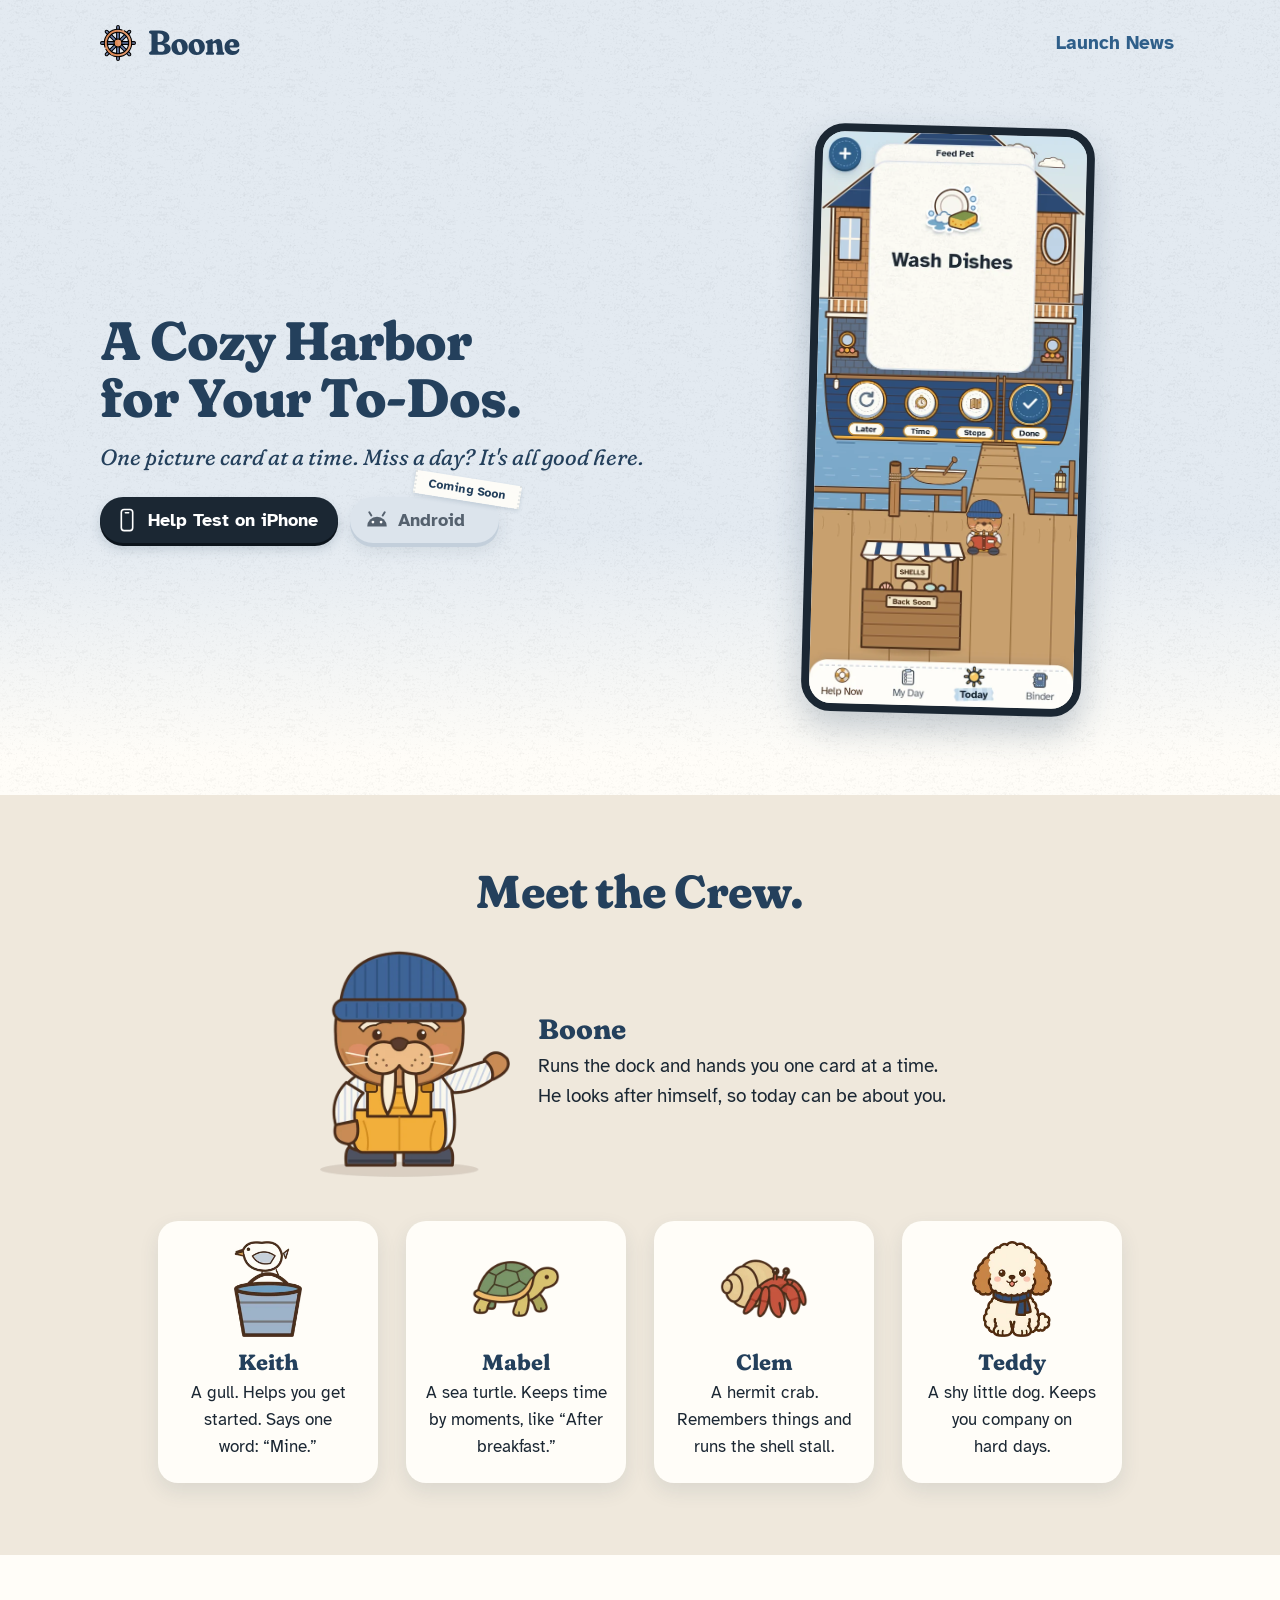
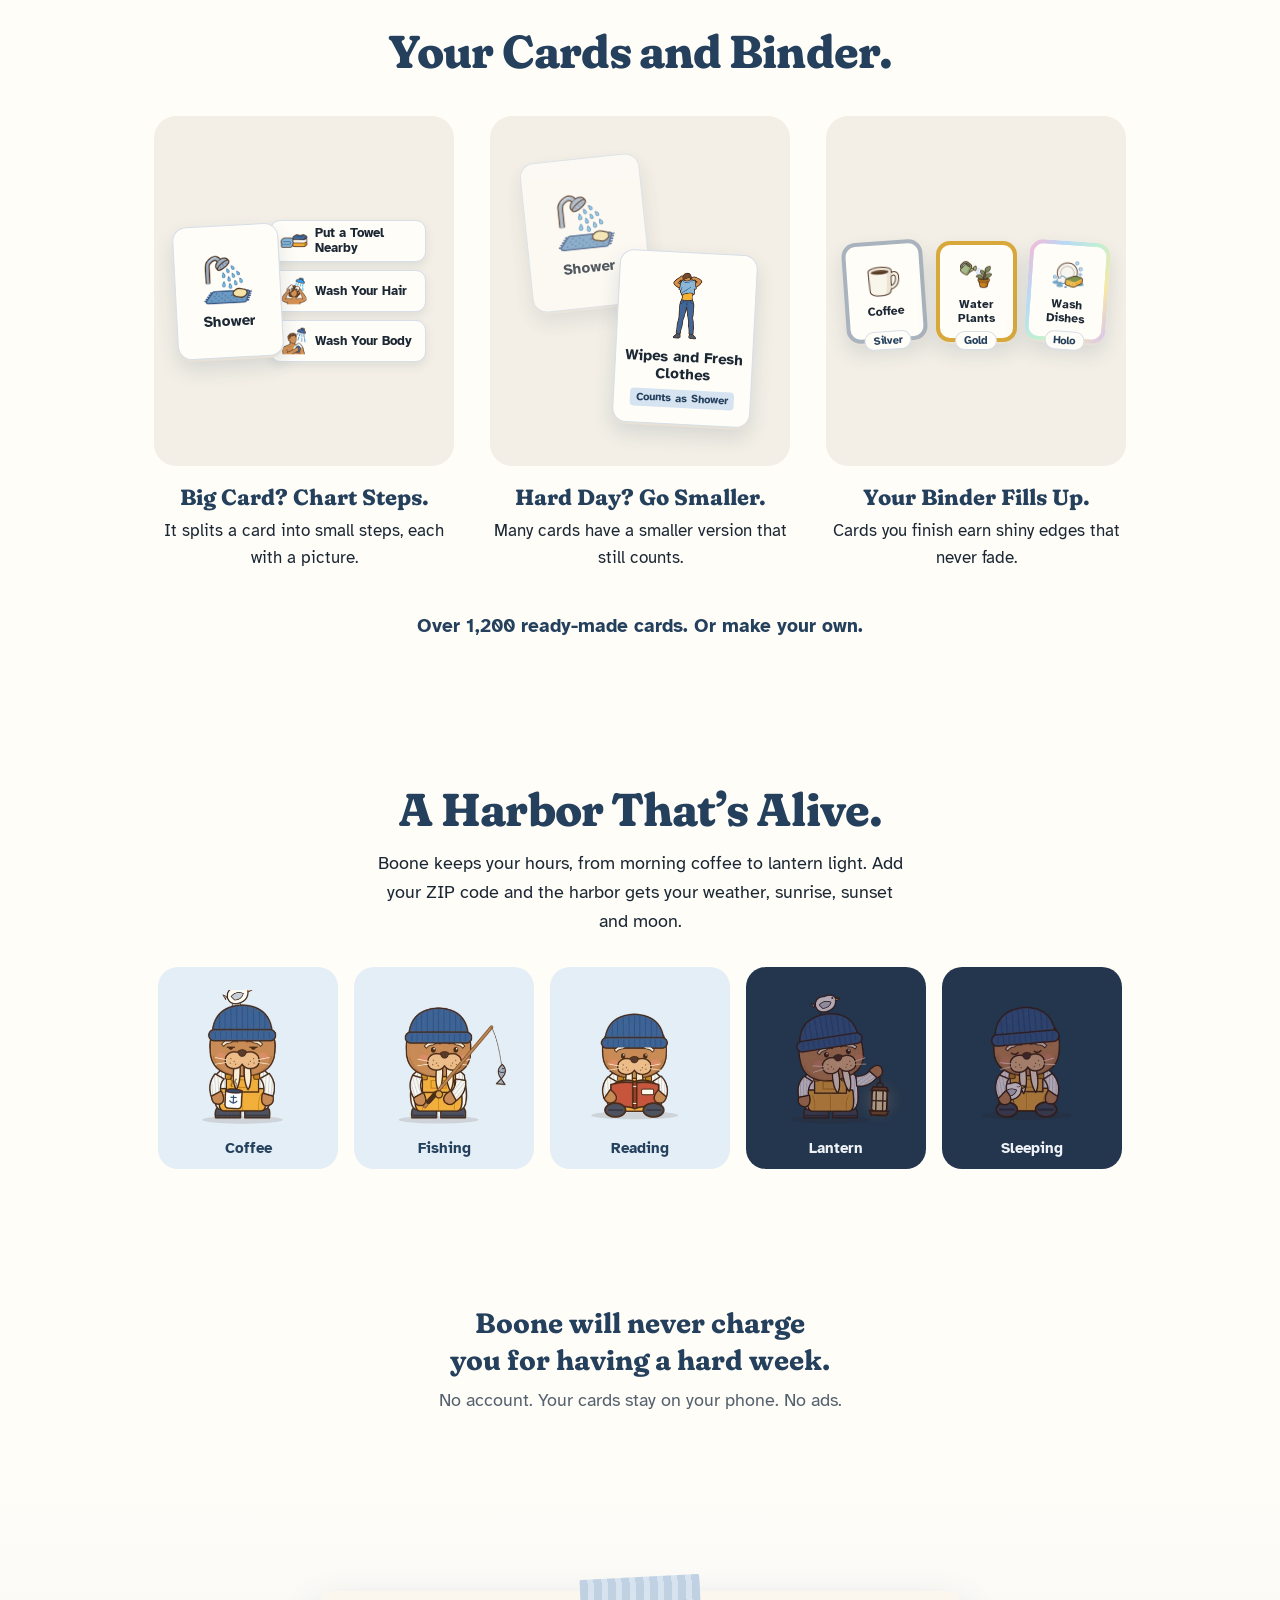
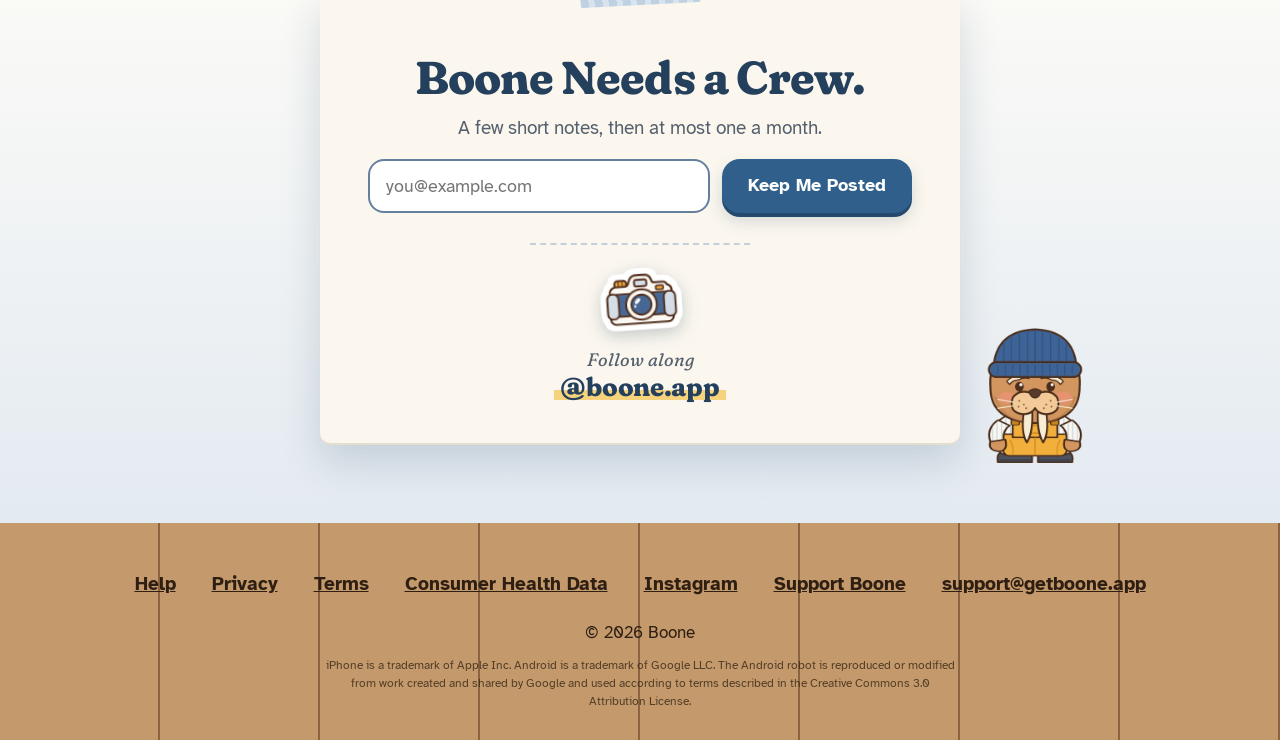
==== commit 8cb143c5: "Homepage in five parts: crew, cards and Binder, living harbor, promise Fresh Today picture from the " ====
--- a/index.html
+++ b/index.html
@@ -3,30 +3,30 @@
 <head>
 <meta charset="utf-8">
 <meta name="viewport" content="width=device-width, initial-scale=1">
-<title>Boone: a visual to-do list app, one picture card at a time</title>
-<meta name="description" content="A free visual to-do list for your phone. Each task is a picture card. See one at a time, swipe it away when done, and break big tasks into small steps.">
+<title>Boone: a cozy to-do list app, one picture card at a time</title>
+<meta name="description" content="A free, cozy to-do list for your phone. Each task is a picture card. See one at a time, swipe it away when done, and break big tasks into small steps.">
 <link rel="canonical" href="https://getboone.app/">
-<meta property="og:title" content="Boone: the to-do app that isn't a chore">
-<meta property="og:description" content="A free visual to-do list for your phone. Each task is a picture card. See one at a time, swipe it away when done, and break big tasks into small steps.">
+<meta property="og:title" content="Boone: a cozy harbor for your to-dos">
+<meta property="og:description" content="A free, cozy to-do list for your phone. Each task is a picture card. See one at a time, swipe it away when done, and break big tasks into small steps.">
 <meta property="og:image" content="https://getboone.app/img/share.png">
 <meta property="og:image:width" content="1200">
 <meta property="og:image:height" content="630">
 <meta property="og:url" content="https://getboone.app/">
 <meta name="twitter:card" content="summary_large_image">
-<meta name="twitter:title" content="Boone: the to-do app that isn't a chore">
-<meta name="twitter:description" content="A free visual to-do list for your phone. Each task is a picture card. See one at a time, swipe it away when done, and break big tasks into small steps.">
+<meta name="twitter:title" content="Boone: a cozy harbor for your to-dos">
+<meta name="twitter:description" content="A free, cozy to-do list for your phone. Each task is a picture card. See one at a time, swipe it away when done, and break big tasks into small steps.">
 <meta name="twitter:image" content="https://getboone.app/img/share.png">
 <link rel="icon" href="favicon.png">
 <link rel="preload" href="fonts/7b114e24f7.woff2" as="font" type="font/woff2" crossorigin>
 <link rel="stylesheet" href="fonts.css?v=1791385613">
-<link rel="stylesheet" href="site.css?v=1792987432">
+<link rel="stylesheet" href="site.css?v=1792988539">
 <script type="application/ld+json">
 [
  {
   "@context": "https://schema.org",
   "@type": "SoftwareApplication",
   "name": "Boone",
-  "description": "A free visual to-do list for your phone. Each task is a picture card. See one at a time, swipe it away when done, and break big tasks into small steps.",
+  "description": "A free, cozy to-do list for your phone. Each task is a picture card. See one at a time, swipe it away when done, and break big tasks into small steps.",
   "url": "https://getboone.app/",
   "operatingSystem": "iOS",
   "applicationCategory": "ProductivityApplication",
@@ -66,119 +66,61 @@
 
 <section data-e="e4" data-c="e4" class="hero">
   <div data-e="e5" data-c="e5" class="hero-words">
-    <h1 data-e="e6">The To-Do App That Isn't a Chore.</h1>
-    <p data-e="e7" class="sub">One picture card at a time.</p>
+    <h1 data-e="e6">A Cozy Harbor for Your To-Dos.</h1>
+    <p data-e="e7" class="sub">One picture card at a time. Miss a day? It's all good here.</p>
     <div data-e="e8" data-c="e8" class="actions">
       <a data-e="e9" class="store" href="/test.html" data-goatcounter-click="tap-help-test"><svg aria-hidden="true" viewBox="0 0 32 32" width="26" height="26" fill="none" stroke="currentColor" stroke-width="2" stroke-linecap="round" stroke-linejoin="round"><rect x="9" y="3" width="14" height="26" rx="3.5"/><path d="M14 7h4"/></svg><span>Help Test on iPhone</span></a>
-      <a data-e="e10" class="store soon" href="#crew" aria-label="Android, coming soon. Get launch news."><svg aria-hidden="true" viewBox="0 0 32 32" width="26" height="26"><path fill="currentColor" d="M4 24a12 12 0 0 1 24 0z"/><path stroke="currentColor" stroke-width="2.4" stroke-linecap="round" d="M9 10.5 6.5 6.5M23 10.5l2.5-4"/><circle cx="11" cy="18.5" r="1.7" fill="#fff"/><circle cx="21" cy="18.5" r="1.7" fill="#fff"/></svg><span>Android</span><span class="soon-tape" aria-hidden="true">Coming Soon!</span></a>
+      <a data-e="e10" class="store soon" href="#crew" aria-label="Android, coming soon. Get launch news."><svg aria-hidden="true" viewBox="0 0 32 32" width="26" height="26"><path fill="currentColor" d="M4 24a12 12 0 0 1 24 0z"/><path stroke="currentColor" stroke-width="2.4" stroke-linecap="round" d="M9 10.5 6.5 6.5M23 10.5l2.5-4"/><circle cx="11" cy="18.5" r="1.7" fill="#fff"/><circle cx="21" cy="18.5" r="1.7" fill="#fff"/></svg><span>Android</span><span class="soon-tape" aria-hidden="true">Coming Soon</span></a>
     </div>
   </div>
-
-  <div data-e="e11" data-c="e11" class="demo">
-    <div data-e="e12" class="stack" id="stack"></div>
-    <div data-e="e13" class="demo-buttons">
-      <button class="btn soft" id="later" type="button">Later</button>
-      <button class="btn" id="done" type="button">Done</button>
-      <span class="callout up" id="done-callout" aria-hidden="true">Tap me</span>
-    </div>
-    <p data-e="e14" class="hint" id="left" aria-live="polite"></p>
-  </div>
+  <div data-e="e11" class="hero-phone"><figure class="phone"><img src="img/app/today.webp" alt="Boone app: the Wash Dishes card on the boathouse, with Later, Time, Steps and Done buttons, and Boone reading on his dock" width="540" height="1171"></figure></div>
 </section>
 
-<section data-e="e15" data-c="e15" class="tried">
-  <p data-e="e90" class="what-it-is">A free visual to-do list and planner for your phone.</p>
-  <div data-e="e16" class="ready">
-    <div class="ready-pics" aria-hidden="true"><img src="img/own/water-plants.webp" alt="" width="576" height="576" loading="lazy"><img src="img/own/wash-dishes.webp" alt="" width="576" height="576" loading="lazy"><img src="img/own/grocery-bag.webp" alt="" width="576" height="576" loading="lazy"><img src="img/own/pay-bills.webp" alt="" width="576" height="576" loading="lazy"><img src="img/own/cook-dinner.webp" alt="" width="576" height="576" loading="lazy"></div>
-    <p data-e="e17"><b>Skip the typing.</b> Over 1,200 ready-made cards, each with a picture.<br>Tap one and it's on your day.</p>
-    <p data-e="e83" class="own">Can't find it? Make your own card.</p>
-  </div>
-</section>
-
-<section data-e="e23" data-c="e23" class="breakdown" id="breakdown">
-  <div data-e="e24" data-c="e24" class="section-words">
-    <h2 data-e="e25">For the Cards You Keep Putting Off.</h2>
-    <p data-e="e91" class="sub">Chart Steps splits a big task into small steps.</p>
-  </div>
-  <div data-e="e27" class="split" id="split">
-    <div class="card big">
-      <span class="callout" id="buoy-callout" aria-hidden="true">Tap me</span>
-      <button class="buoy-btn" id="buoy" type="button" aria-label="Chart Steps" aria-expanded="true" aria-controls="steps"><svg class="buoy map" aria-hidden="true" viewBox="-4 -4 62 62" xmlns="http://www.w3.org/2000/svg"><path d="M6 12 L20 7 L34 12 L48 7 V41 L34 46 L20 41 L6 46Z" transform="translate(0 2)" fill="#24405C" opacity=".22" stroke="#24405C" stroke-width="7.4" stroke-linejoin="round"/><path d="M6 12 L20 7 L34 12 L48 7 V41 L34 46 L20 41 L6 46Z" fill="#fff" stroke="#fff" stroke-width="7.4" stroke-linejoin="round"/><path d="M6 12 L20 7 L34 12 L48 7 V41 L34 46 L20 41 L6 46Z" fill="#FFF3D6"/><path d="M20 7 V41 L6 46 V12Z" fill="#F2AE3A"/><path d="M34 12 V46 L48 41 V7Z" fill="#9DB8D9"/><path d="M6 12 L20 7 L34 12 L48 7 V41 L34 46 L20 41 L6 46Z M20 7V41 M34 12V46" fill="none" stroke="#4A2E1C" stroke-width="2.4" stroke-linejoin="round" stroke-linecap="round"/><path d="M11 38 Q16 26 24 30 T38 20" fill="none" stroke="#4A2E1C" stroke-width="2" stroke-dasharray="0.1 4.2" stroke-linecap="round"/><path d="M36.5 13.5L45.5 22.5M45.5 13.5L36.5 22.5" stroke="#C8553D" stroke-width="3.2" stroke-linecap="round"/></svg></button>
-      <img src="img/own/take-out-trash.webp" alt="" width="576" height="576" loading="lazy"><span>Take Out Trash</span>
-    </div>
-    <svg class="arrow" viewBox="0 0 80 40" aria-hidden="true"><path d="M4 22 C 24 6, 48 6, 70 18" fill="none" stroke="currentColor" stroke-width="3" stroke-linecap="round" stroke-dasharray="2 7"/><path d="M60 10 L71 18 L59 24" fill="none" stroke="currentColor" stroke-width="3" stroke-linecap="round" stroke-linejoin="round"/></svg>
-    <div class="steps" id="steps" aria-live="polite">
-      <div class="card small" data-sets="tiny" hidden><img src="img/own/clear-food-scraps-into-the-trash.webp" alt="" width="576" height="576" loading="lazy"><span>Clear food scraps into the trash</span></div>
-      <div class="card small" data-sets="tiny normal"><img src="img/own/tie-up-the-trash-bag.webp" alt="" width="576" height="576" loading="lazy"><span>Tie up the trash bag</span></div>
-      <div class="card small" data-sets="bigger" hidden><img src="img/own/carry-it-to-the-outside-bin.webp" alt="" width="576" height="576" loading="lazy"><span>Tie the bag and carry it out</span></div>
-      <div class="card small" data-sets="tiny normal"><img src="img/own/carry-it-to-the-outside-bin.webp" alt="" width="576" height="576" loading="lazy"><span>Carry it to the outside bin</span></div>
-      <div class="card small" data-sets="tiny normal bigger"><img src="img/own/put-a-new-bag-in-the-can.webp" alt="" width="576" height="576" loading="lazy"><span>Put a new bag in the can</span></div>
-    </div>
-    <div class="sizes" id="sizes" hidden role="group" aria-label="Step size"><button type="button" class="size" data-size="tiny" aria-pressed="false">Tiny Steps</button><button type="button" class="size" data-size="bigger" aria-pressed="false">Bigger Steps</button></div>
-  </div>
-  <div data-e="e28" data-c="e28" class="bd-more">
-    <ul data-e="e29" class="chips"><li><svg class="ico" viewBox="0 0 24 24" aria-hidden="true"><path d="M15 8h.01"/><path d="M3 6a3 3 0 0 1 3-3h12a3 3 0 0 1 3 3v12a3 3 0 0 1-3 3H6a3 3 0 0 1-3-3z"/><path d="M3 16l5-5c.928-.893 2.072-.893 3 0l5 5"/><path d="M14 14l1-1c.928-.893 2.072-.893 3 0l3 3"/></svg>A picture for every step</li><li><svg class="ico" viewBox="0 0 24 24" aria-hidden="true"><path d="M4 20h4L18.5 9.5a2.828 2.828 0 1 0-4-4L4 16v4"/><path d="M13.5 6.5l4 4"/></svg>Edit any step</li><li><svg class="ico" viewBox="0 0 24 24" aria-hidden="true"><path d="M12 18h.01"/><path d="M9.172 15.172a4 4 0 0 1 5.656 0"/><path d="M6.343 12.343a7.963 7.963 0 0 1 3.864-2.14m4.163.155a7.965 7.965 0 0 1 3.287 2"/><path d="M3.515 9.515A12 12 0 0 1 7.059 7.06m3.101-.92a12 12 0 0 1 10.325 3.374"/><path d="M3 3l18 18"/></svg>Everyday cards work offline</li></ul>
-    <p data-e="e31" class="fine-print">For anything else, an AI helper writes the steps after asking you. A few free each day.</p>
-  </div>
-</section>
-
-<section data-e="e32" data-c="e32" class="stickers">
-  <div data-e="e33" data-c="e33" class="sticker-intro">
-    <div data-e="e34" data-c="e34" class="section-words">
-      <h2 data-e="e35">Stickers for Showing Up.</h2>
-      <p data-e="e36" class="sub">A new one waits each day you open Boone.</p>
-    </div>
-    <div data-e="e39" data-c="e39" class="finish-box">
-    <div data-e="e40" class="finishes" id="finishes">
-      <figure class="sticker plain">
-        <div class="peel"><span class="line"></span><span class="rim"></span><span class="edge"></span><img src="img/stickers/whale.png" alt="" width="512" height="512" loading="lazy"><span class="sheen"></span></div>
-        <figcaption>Plain</figcaption>
-      </figure>
-      <figure class="sticker silver">
-        <div class="peel"><span class="line"></span><span class="rim"></span><span class="edge"></span><img src="img/stickers/whale.png" alt="" width="512" height="512" loading="lazy"><span class="sheen"></span></div>
-        <figcaption>Silver</figcaption>
-      </figure>
-      <figure class="sticker gold">
-        <div class="peel"><span class="line"></span><span class="rim"></span><span class="edge"></span><img src="img/stickers/whale.png" alt="" width="512" height="512" loading="lazy"><span class="sheen"></span><svg class="spark" viewBox="0 0 20 20" aria-hidden="true"><path d="M10 0 C11 7 13 9 20 10 C13 11 11 13 10 20 C9 13 7 11 0 10 C7 9 9 7 10 0Z"/></svg></div>
-        <figcaption>Gold</figcaption>
-      </figure>
-      <figure class="sticker holo">
-        <div class="peel"><span class="line"></span><span class="rim"></span><span class="edge"></span><img src="img/stickers/whale.png" alt="" width="512" height="512" loading="lazy"><span class="sheen"></span><svg class="spark" viewBox="0 0 20 20" aria-hidden="true"><path d="M10 0 C11 7 13 9 20 10 C13 11 11 13 10 20 C9 13 7 11 0 10 C7 9 9 7 10 0Z"/></svg></div>
-        <figcaption>Holo</figcaption>
-      </figure>
-    </div>
-    <p data-e="e41" class="hint finish-hint" id="finish-hint">Move your mouse across the stickers.</p>
+<section class="crew-intro" id="meet">
+  <h2>Meet the Crew.</h2>
+  <div class="boone-lead">
+    <img src="img/crew/boone.webp" alt="Boone the walrus, waving" width="420" height="504" loading="lazy">
+    <div>
+      <h3>Boone</h3>
+      <p>Runs the dock and hands you one card at a time. He looks after himself, so today can be about you.</p>
     </div>
   </div>
-  <div data-e="e42" data-c="e42" class="sticker-book">
-    <div data-e="e43" class="album"><img src="img/sticker-page-crop2.webp" width="668" height="758" loading="lazy" alt="A sticker book page called Harbor Nights with nine of twelve stickers collected"></div>
-    <div data-e="e44" data-c="e44" class="section-words">
-      <svg data-e="e45" class="parcel" viewBox="0 0 40 30" aria-hidden="true"><ellipse cx="20" cy="28.2" rx="17" ry="1.6" fill="rgba(74,46,28,.25)"/><g stroke="#4A2E1C" stroke-width="1.5" stroke-linejoin="round"><rect x="3" y="9" width="34" height="18" rx="2.5" fill="#3F6496"/><rect x="2" y="6" width="36" height="6" rx="2" fill="#2C4A74"/><rect x="17.75" y="6" width="4.5" height="21" fill="#F2AE3A" stroke-width=".75"/><rect x="3" y="16.5" width="34" height="3.5" fill="#F2AE3A" stroke-width=".75"/><path d="M20 6c-3-5-9-6-9-2.5S16 7 20 6z" fill="#F2AE3A"/><path d="M20 6c3-5 9-6 9-2.5S24 7 20 6z" fill="#F2AE3A"/><ellipse cx="20" cy="6" rx="2.2" ry="1.8" fill="#F2AE3A"/></g></svg>
-      <h3 data-e="e46">Presents on the Dock.</h3>
-      <p data-e="e47">Finish cards and surprise presents show up on Boone's dock.</p>
-      <p data-e="e49" class="fine-print">Gone a while? Everything you collected is still yours.</p>
-    </div>
+  <ul class="mates">
+    <li><img src="img/crew/keith.webp" alt="" width="129" height="180" loading="lazy"><h3>Keith</h3><p>A gull. Helps you get started. Says one word: &ldquo;Mine.&rdquo;</p></li>
+    <li><img src="img/crew/mabel.webp" alt="" width="240" height="240" loading="lazy"><h3>Mabel</h3><p>A sea turtle. Keeps time by moments, like &ldquo;After breakfast.&rdquo;</p></li>
+    <li><img src="img/crew/clem.webp" alt="" width="240" height="240" loading="lazy"><h3>Clem</h3><p>A hermit crab. Remembers things and runs the shell stall.</p></li>
+    <li><img src="img/crew/teddy.webp" alt="" width="149" height="180" loading="lazy"><h3>Teddy</h3><p>A shy little dog. Keeps you company on hard days.</p></li>
+  </ul>
+</section>
+<section class="how" id="how">
+  <h2>Your Cards and Binder.</h2>
+  <div class="shots">
+    <div class="shot"><div class="art art-steps" role="img" aria-label="The Shower card split into three small steps"><div class="tcard "><img src="img/cards/shower.webp" alt="" width="288" height="288" loading="lazy"><b>Shower</b></div><ul class="steplist"><li><img src="img/cards/step-put-a-towel-and-clean-clothes-nearby.webp" alt="" width="288" height="288" loading="lazy">Put a Towel Nearby</li><li><img src="img/cards/step-wash-your-hair.webp" alt="" width="288" height="288" loading="lazy">Wash Your Hair</li><li><img src="img/cards/step-wash-your-body.webp" alt="" width="288" height="288" loading="lazy">Wash Your Body</li></ul></div><h3>Big Card? Chart Steps.</h3><p>It splits a card into small steps, each with a picture.</p></div>
+    <div class="shot"><div class="art art-hard" role="img" aria-label="The Shower card with a smaller version, Wipes and Fresh Clothes, that counts as a shower"><div class="tcard behind"><img src="img/cards/shower.webp" alt="" width="288" height="288" loading="lazy"><b>Shower</b></div><div class="tcard front"><img src="img/cards/put-on-clean-clothes.webp" alt="" width="288" height="288" loading="lazy"><b>Wipes and Fresh Clothes</b><span class="counts">Counts as Shower</span></div></div><h3>Hard Day? Go Smaller.</h3><p>Many cards have a smaller version that still counts.</p></div>
+    <div class="shot"><div class="art art-edges" role="img" aria-label="Three cards with Silver, Gold and Holo edges"><div class="tcard silver"><img src="img/cards/coffee.webp" alt="" width="288" height="288" loading="lazy"><b>Coffee</b><span class="edge-tag">Silver</span></div><div class="tcard gold"><img src="img/cards/water-plants.webp" alt="" width="288" height="288" loading="lazy"><b>Water Plants</b><span class="edge-tag">Gold</span></div><div class="tcard holo"><img src="img/cards/wash-dishes.webp" alt="" width="288" height="288" loading="lazy"><b>Wash Dishes</b><span class="edge-tag">Holo</span></div></div><h3>Your Binder Fills Up.</h3><p>Cards you finish earn shiny edges that never fade.</p></div>
   </div>
+  <p class="swipe-hint" aria-hidden="true">Swipe for more</p>
+  <p class="how-note">Over 1,200 ready-made cards. Or make your own.</p>
 </section>
-
-<section data-e="e18" data-c="e18" class="dock" id="dock">
-  <figure data-e="e19" class="scene">
-    <img id="scene" loading="lazy" src="img/dock-day.jpg" alt="Boone the walrus on his dock by the water" width="900" height="1125">
-    <figcaption class="note" id="note"><b>Morning shift.</b><i>Boone has his coffee before he looks at anything, including the gull.</i></figcaption>
-  </figure>
-  <div data-e="e20" data-c="e20" class="dock-words">
-    <h2 data-e="e21">Meet Boone.</h2>
-    <p data-e="e22">Boone runs his own dock and needs nothing from you, so you can focus on yourself.</p>
-    <p data-e="e82" class="aside">Boone isn't a pet. He feeds himself and keeps his own hours.</p>
-  </div>
+<section class="alive" id="harbor">
+  <h2>A Harbor That&rsquo;s Alive.</h2>
+  <p class="alive-sub">Boone keeps your hours, from morning coffee to lantern light. Add your ZIP code and the harbor gets your weather, sunrise, sunset and moon.</p>
+  <ul class="boone-day">
+    <li><img src="img/day/coffee-day.webp" alt="" width="300" height="285" loading="lazy"><span>Coffee</span></li>
+    <li><img src="img/day/fishing-day.webp" alt="" width="300" height="285" loading="lazy"><span>Fishing</span></li>
+    <li><img src="img/day/reading-day.webp" alt="" width="300" height="285" loading="lazy"><span>Reading</span></li>
+    <li class="night"><img src="img/day/lantern-night.webp" alt="" width="300" height="285" loading="lazy"><span>Lantern</span></li>
+    <li class="night"><img src="img/day/sleeping-night.webp" alt="" width="300" height="285" loading="lazy"><span>Sleeping</span></li>
+  </ul>
 </section>
-
-<p data-e="e54" class="promise">Boone will never charge you for having a hard week.</p>
-<p data-e="e92" class="for-anyone">Made for anyone who finds lists hard to start.</p>
-
+<section data-e="e54" data-c="e54" class="trust">
+  <p data-e="e117" class="promise">Boone will never charge you for having a hard week.</p>
+  <p data-e="e92" class="for-anyone">No account. Your cards stay on your phone. No ads.</p>
+</section>
 <section data-e="e55" data-c="e55" class="crew" id="crew">
   <div data-e="e56" data-c="e56" class="paper">
     <span data-e="e57" class="tape"></span>
-    <img data-e="e58" class="crew-boone" src="img/boone-mug.webp" alt="" width="192" height="271" loading="lazy">
+    <img data-e="e58" class="crew-boone" src="img/boone-hello.webp" alt="" width="360" height="360" loading="lazy">
     <h2 data-e="e59">Boone Needs a Crew.</h2>
     <div data-e="e60" data-c="e60" id="test-ask">
       <ul data-e="e61" class="chips crew-facts"><li><svg class="ico" viewBox="0 0 24 24" aria-hidden="true"><path d="M5 12l5 5L20 7"/></svg>iPhone</li><li><svg class="ico" viewBox="0 0 24 24" aria-hidden="true"><path d="M5 12l5 5L20 7"/></svg>10 min a day</li><li><svg class="ico" viewBox="0 0 24 24" aria-hidden="true"><path d="M5 12l5 5L20 7"/></svg>2 weeks</li><li><svg class="ico" viewBox="0 0 24 24" aria-hidden="true"><path d="M5 12l5 5L20 7"/></svg>Free</li><li><svg class="ico" viewBox="0 0 24 24" aria-hidden="true"><path d="M5 12l5 5L20 7"/></svg>18+ in the US</li></ul>
@@ -216,7 +158,7 @@
   <p data-e="e86" class="fine marks">iPhone is a trademark of Apple Inc. Android is a trademark of Google LLC. The Android robot is reproduced or modified from work created and shared by Google and used according to terms described in the Creative Commons 3.0 Attribution License.</p>
 </footer>
 
-<script data-e="e80" src="site.js?v=1792987432"></script>
+<script data-e="e80" src="site.js?v=1792988539"></script>
 <script data-goatcounter="https://boone.goatcounter.com/count" async src="//gc.zgo.at/count.js"></script>
 </body>
 </html>
--- a/site.css
+++ b/site.css
@@ -97,7 +97,7 @@
 .note i { font: 400 15px/1.4 var(--sans); font-style: normal; color: var(--muted); }
 
 /* Chart Steps */
-.breakdown, .stickers { max-width: 1120px; margin: 0 auto; padding: 88px 20px; }
+.breakdown, .feature, .live-dock { max-width: 1120px; margin: 0 auto; padding: 88px 20px; }
 .section-words { max-width: 560px; }
 .breakdown .section-words { text-align: center; margin: 0 auto 48px; }
 .split { display: flex; align-items: center; justify-content: center; gap: 28px; }
@@ -128,42 +128,46 @@
 .bd-more b { color: var(--navy); }
 .fine-print { font-size: 17px; color: var(--muted); }
 
-/* Stickers */
-.sticker-intro, .sticker-book { display: grid; grid-template-columns: minmax(0, 480px) minmax(0, 520px); gap: 64px; justify-content: center; align-items: center; }
-.sticker-book { grid-template-columns: minmax(0, 420px) minmax(0, 520px); margin-top: 88px; }
-.sticker-book h3 { font: 750 30px/1.15 var(--serif); color: var(--navy); margin: 8px 0 10px; letter-spacing: -0.02em; }
-.parcel { width: 84px; display: block; transform-origin: 50% 90%; }
+/* Hard days, the Binder, the live dock and the promises: real app screens in a phone frame. */
+.parcel { width: 64px; flex: none; display: block; transform-origin: 50% 90%; }
 .parcel.nudge { animation: nudge 3.5s ease-in-out infinite; }
-.finishes { display: grid; grid-template-columns: repeat(2, minmax(0, 1fr)); gap: 18px 28px; background: #faf6ee; padding: 28px 24px 18px; border-radius: 18px; box-shadow: 0 14px 30px rgba(36, 64, 92, .14); background-image: radial-gradient(#d9d0bf 1.2px, transparent 1.4px); background-size: 18px 18px; }
-.sticker { margin: 0; text-align: center; }
-.sticker figcaption { font: 700 17px var(--sans); color: var(--navy); margin-top: 4px; }
-.peel { position: relative; width: min(100%, 180px); aspect-ratio: 1; margin: 0 auto; transform: rotate(-6deg); filter: drop-shadow(0 4px 5px rgba(36, 64, 92, .22)); }
-.sticker:nth-child(2) .peel { transform: rotate(4deg); }
-.sticker:nth-child(3) .peel { transform: rotate(-3deg); }
-.sticker:nth-child(4) .peel { transform: rotate(5deg); }
-.peel > span { position: absolute; inset: 0; -webkit-mask-size: 100% 100%; mask-size: 100% 100%; }
-.peel .line { -webkit-mask-image: url(img/stickers/whale-line.png); mask-image: url(img/stickers/whale-line.png); }
-.peel .rim { -webkit-mask-image: url(img/stickers/whale-rim.png); mask-image: url(img/stickers/whale-rim.png); }
-.peel .edge, .peel .sheen { -webkit-mask-image: url(img/stickers/whale-edge.png); mask-image: url(img/stickers/whale-edge.png); }
-.peel .edge { background: #fff; }
-.peel img { position: absolute; inset: 11.5%; width: 77%; height: 77%; }
-.plain .line, .plain .rim { display: none; }
-.silver .line { background: #8E99A4; }
-.silver .rim { background: linear-gradient(135deg, #F4F6F8, #A9B3BD 35%, #E3E8ED 65%, #8E99A4); }
-.gold .line { background: #A87A1F; }
-.gold .rim { background: linear-gradient(135deg, #FBE7A6, #C9962E 35%, #F3D47A 65%, #A87A1F); }
-.holo .line { background: #A58FD6; }
-.holo .rim { background: linear-gradient(120deg, #F7B8D2, #B9D8F7, #BFF0D4, #F7E7A8, #D6C2F5, #F7B8D2, #B9D8F7); background-size: 300% 100%; background-position: var(--holo, 0%) 0; animation: holo 3.2s ease-in-out infinite alternate; }
-@keyframes holo { from { background-position: 0% 0; } to { background-position: 150% 0; } }
-.peel .sheen { display: none; background-size: 300% 100%; animation: sheen 4.6s ease-in-out infinite; }
-.gold .sheen, .holo .sheen { display: block; }
-.gold .sheen { background-image: linear-gradient(115deg, transparent 40%, rgba(255,255,255,.65) 50%, transparent 60%); }
-.holo .sheen { background-image: linear-gradient(115deg, transparent 36%, rgba(247,184,210,.55) 44%, rgba(255,255,255,.6) 50%, rgba(185,216,247,.55) 56%, transparent 64%); }
-@keyframes sheen { 0%, 45% { background-position: 100% 0; } 85%, 100% { background-position: 0% 0; } }
-.spark { position: absolute; width: 22%; top: 0; right: 4%; fill: #FBE7A6; stroke: #A87A1F; stroke-width: 1; }
-.holo .spark { fill: #fff; stroke: #A58FD6; }
-.album { position: relative; background: #faf6ee; padding: 18px; border-radius: 18px; box-shadow: 0 14px 30px rgba(36, 64, 92, .18); transform: rotate(1deg); }
-.album img { display: block; border-radius: 10px; }
+.feature { display: grid; grid-template-columns: minmax(0, 300px) minmax(0, 520px); gap: 64px; justify-content: center; align-items: center; }
+.feature.binder { grid-template-columns: minmax(0, 520px) minmax(0, 300px); }
+.feature.binder .phone { order: 2; }
+.feature p { margin: 0 0 14px; }
+.phone { margin: 0; text-align: center; }
+.phone img { display: block; width: 100%; height: auto; border-radius: 30px; border: 8px solid var(--ink); box-shadow: 0 16px 34px rgba(36, 64, 92, .25); background: var(--ink); }
+.phone figcaption { font: 700 17px var(--sans); color: var(--navy); margin-top: 12px; }
+.feature .phone { max-width: 300px; transform: rotate(-1.5deg); }
+.feature.binder .phone { transform: rotate(1.5deg); }
+.edges { list-style: none; padding: 0; margin: 18px 0 18px; display: flex; gap: 12px; flex-wrap: wrap; }
+.edges li { flex: 1 1 0; min-width: 96px; background: var(--paper); border-radius: 14px; padding: 12px 10px; text-align: center; font-size: 16px; color: var(--muted); border: 4px solid; }
+.edges b { display: block; font: 750 20px var(--serif); color: var(--navy); }
+.edges .silver { border-color: #A9B3BD; }
+.edges .gold { border-color: #D8A93A; }
+.edges .holo { border-image: linear-gradient(120deg, #F7B8D2, #B9D8F7, #BFF0D4, #F7E7A8, #D6C2F5) 1; border-radius: 0; }
+.present { display: flex; align-items: center; gap: 16px; background: var(--soft); border-radius: 18px; padding: 14px 18px; margin: 8px 0 18px; }
+.present p { margin: 0; }
+.present b { color: var(--navy); }
+.live-dock { text-align: center; }
+.live-dock .section-words { margin: 0 auto 40px; }
+.shots { display: grid; grid-template-columns: repeat(3, minmax(0, 240px)); gap: 32px; justify-content: center; }
+.shots .phone:nth-child(1) { transform: rotate(-2deg); }
+.shots .phone:nth-child(3) { transform: rotate(2deg); }
+.live-dock .fine-print { max-width: 560px; margin: 36px auto 0; }
+.trust { max-width: 760px; margin: 0 auto; padding: 24px 20px 0; text-align: center; }
+.trust .chips { justify-content: center; margin: 0 0 28px; }
+.trust .promise { padding-bottom: 12px; }
+@media (max-width: 860px) {
+  .feature, .feature.binder { grid-template-columns: 1fr; gap: 36px; }
+  .feature .phone { margin: 0 auto; max-width: 260px; }
+  .feature.binder .phone { order: 0; }
+  .feature .chips { justify-content: center; }
+  .present { text-align: left; }
+  .shots { grid-template-columns: repeat(3, minmax(0, 1fr)); gap: 12px; }
+  .shots .phone img { border-width: 4px; border-radius: 16px; }
+  .shots .phone figcaption { font-size: 15px; }
+}
 
 /* Crew */
 .crew { padding: 96px 20px 80px; background: linear-gradient(var(--paper), var(--sky)); }
@@ -189,10 +193,9 @@
 
 @media (max-width: 860px) {
   body { font-size: 18px; }
-  .hero, .dock, .sticker-intro, .sticker-book { grid-template-columns: 1fr; gap: 36px; }
-  .sticker-book { margin-top: 64px; }
+  .hero, .dock, .feature { grid-template-columns: 1fr; gap: 36px; }
   .hero { padding-top: 16px; }
-  .dock-words, .stickers .section-words { order: -1; }
+  .dock-words, .feature .section-words { order: -1; }
   .note { right: 8px; }
   .split { flex-direction: column; }
   .arrow { transform: rotate(90deg); }
@@ -248,7 +251,6 @@
 .callout.up { top: calc(100% + 16px); right: auto; left: 75%; transform: translateX(-50%); animation-name: bob-up; }
 .callout.up::after { right: auto; left: 50%; top: -7px; margin: 0 0 0 -7px; border: 7px solid transparent; border-top: 0; border-bottom-color: var(--navy); }
 @keyframes bob-up { 0%, 100% { transform: translateX(-50%); } 50% { transform: translate(-50%, 5px); } }
-.finish-hint, #left { text-align: center; font-weight: 700; color: var(--navy); }
 .hint b { color: var(--navy); }
 .promise { max-width: 680px; margin: 0 auto; padding: 8px 20px 56px; text-align: center; font: 700 clamp(22px, 2.6vw, 28px)/1.3 var(--serif); color: var(--navy); }
 .note i { max-width: 250px; }
@@ -256,15 +258,14 @@
 h1, h2, h3, .sub, .promise, .tried b { text-wrap: balance; }
 p { text-wrap: pretty; }
 @media (min-width: 861px) {
-  .hero-words, .dock-words, .stickers .section-words { text-align: left; }
+  .hero-words, .dock-words, .feature .section-words { text-align: left; }
   .hero-words .actions { justify-content: flex-start; }
-  .stickers .parcel { margin: 0; }
 }
 .bd-more p { text-wrap: balance; }
 
-/* Cards first, Boone small (Colleen, 2026-10-05): a short strip after the stickers. */
+/* Cards first, Boone small (Colleen, 2026-10-05): a short strip after the Binder. */
 .dock { padding: 56px 20px; }
-@media (min-width: 861px) { .dock { grid-template-columns: minmax(0, 300px) minmax(0, 440px); gap: 48px; } }
+@media (min-width: 861px) { .dock { grid-template-columns: minmax(0, 440px) minmax(0, 440px); gap: 48px; } }
 .dock .aside { font-size: 16px; color: var(--muted); margin-top: 6px; }
 .dock.night .aside { color: #c9d4df; }
 @media (max-width: 860px) { .dock .scene { max-width: 300px; margin: 0 auto; } }
@@ -357,3 +358,74 @@
 .steps .card[hidden] { display: none; }
 @media (max-width: 760px) { .split.folded .sizes { display: none; } }
 .sizes[hidden] { display: none; }
+@media (min-width: 861px) { .feature .chips { justify-content: flex-start; } }
+
+/* Short page (2026-10-24): real app screens only. */
+.hero-phone { display: flex; justify-content: center; }
+.hero-phone .phone { width: min(280px, 72vw); transform: rotate(1.5deg); }
+.how { max-width: 1120px; margin: 0 auto; padding: 72px 20px; text-align: center; }
+.how h2 { margin-bottom: 40px; }
+.how .shots { grid-template-columns: repeat(3, minmax(0, 300px)); gap: 36px; }
+.how h3 { font: 750 22px/1.2 var(--serif); color: var(--navy); margin: 0 0 6px; }
+.how .shot p { margin: 0; font-size: 17px; }
+.swipe-hint { display: none; margin: 4px 0 0; font-size: 16px; color: var(--muted); }
+.how-note { margin: 40px 0 0; font-weight: 700; color: var(--navy); }
+.trust { padding: 56px 20px 24px; }
+.trust .for-anyone { margin-top: 0; }
+@media (max-width: 860px) {
+  .how .shots { display: flex; overflow-x: auto; scroll-snap-type: x mandatory; scroll-padding: 0 20px; gap: 20px; justify-content: flex-start; margin: 0 -20px; padding: 0 20px 12px; scrollbar-width: none; }
+  .how .shot { flex: 0 0 72%; scroll-snap-align: start; }
+  .how .swipe-hint { display: block; }
+}
+
+/* Art tiles: real card pictures from the app, no phone frames. */
+.art { position: relative; aspect-ratio: 6 / 7; border-radius: 22px; background: #f3efe6; margin: 0 0 18px; overflow: hidden; display: flex; align-items: center; justify-content: center; }
+.tcard { width: 46%; aspect-ratio: 4 / 5; background: var(--paper); border: 1px solid var(--edge); border-radius: 14px; box-shadow: 0 2px 0 #e7e1d6, 0 10px 20px rgba(36, 64, 92, .14); display: flex; flex-direction: column; align-items: center; justify-content: center; gap: 6px; padding: 8px; text-align: center; font: 700 15px/1.15 var(--sans); color: var(--ink); position: relative; }
+.tcard img { width: 62%; height: auto; }
+.art-steps { justify-content: flex-start; padding-left: 7%; gap: 0; }
+.art-steps .tcard { width: 38%; transform: rotate(-3deg); z-index: 1; }
+.steplist { list-style: none; margin: 0 0 0 -4%; padding: 0; display: flex; flex-direction: column; gap: 8px; width: 56%; }
+.steplist li { display: flex; align-items: center; gap: 6px; background: var(--paper); border: 1px solid var(--edge); border-radius: 10px; padding: 5px 8px; font: 700 13px/1.15 var(--sans); color: var(--ink); text-align: left; box-shadow: 0 4px 10px rgba(36, 64, 92, .1); }
+.steplist img { width: 30px; height: 30px; flex: none; }
+.art-hard .behind { position: absolute; left: 12%; top: 12%; transform: rotate(-6deg); opacity: .75; width: 40%; }
+.art-hard .front { position: absolute; right: 12%; bottom: 12%; transform: rotate(3deg); width: 46%; }
+.counts { font: 700 11px/1.1 var(--sans); background: #d6e3f1; color: var(--navy); padding: 3px 6px; border-radius: 4px; }
+.art-edges { gap: 4%; padding: 0 5%; }
+.art-edges .tcard { width: 30%; border-width: 4px; font-size: 12px; }
+.art-edges .tcard:nth-child(1) { transform: rotate(-4deg); }
+.art-edges .tcard:nth-child(3) { transform: rotate(4deg); }
+.art-edges .silver { border-color: #A9B3BD; }
+.art-edges .gold { border-color: #D8A93A; }
+.art-edges .holo { border-color: transparent; background: linear-gradient(var(--paper), var(--paper)) padding-box, linear-gradient(120deg, #F7B8D2, #B9D8F7, #BFF0D4, #F7E7A8, #D6C2F5) border-box; }
+.edge-tag { position: absolute; bottom: -12px; font: 700 11px var(--sans); background: var(--paper); border: 1px solid var(--edge); border-radius: 999px; padding: 2px 8px; color: var(--navy); }
+
+/* Meet the Crew and A Harbor That's Alive (2026-10-26): the app's own crew and pose art. */
+.crew-intro { background: var(--sand); padding: 72px 20px; text-align: center; }
+.crew-intro h2 { margin-bottom: 32px; }
+.crew-intro h3 { font: 750 22px/1.2 var(--serif); color: var(--navy); margin: 0 0 4px; }
+.crew-intro p { margin: 0; font-size: 17px; }
+.boone-lead { display: flex; align-items: center; justify-content: center; gap: 28px; max-width: 640px; margin: 0 auto 44px; text-align: left; }
+.boone-lead img { width: min(190px, 40vw); height: auto; flex: none; }
+.boone-lead h3 { font-size: 28px; }
+.boone-lead p { font-size: 19px; }
+.mates { list-style: none; margin: 0 auto; padding: 0; display: grid; grid-template-columns: repeat(4, minmax(0, 220px)); gap: 28px; justify-content: center; }
+.mates li { background: var(--paper); border-radius: 20px; padding: 20px 16px 22px; box-shadow: 0 8px 20px rgba(36, 64, 92, .1); }
+.mates img { display: block; height: 96px; width: auto; margin: 0 auto 12px; }
+.alive { max-width: 1120px; margin: 0 auto; padding: 72px 20px; text-align: center; }
+.alive-sub { max-width: 560px; margin: 14px auto 32px; font-size: 18px; }
+.boone-day { list-style: none; margin: 0; padding: 0; display: grid; grid-template-columns: repeat(5, minmax(0, 180px)); gap: 16px; justify-content: center; }
+.boone-day li { background: #e3eef6; border-radius: 20px; padding: 14px 10px 12px; }
+.boone-day li.night { background: #24364d; }
+.boone-day img { display: block; width: 100%; height: auto; }
+.boone-day span { display: block; margin-top: 6px; font: 700 15px var(--sans); color: var(--navy); }
+.boone-day .night span { color: #eef2f6; }
+@media (max-width: 860px) {
+  .crew-intro, .alive { padding: 56px 20px; }
+  .boone-lead { gap: 18px; margin-bottom: 32px; }
+  .mates { grid-template-columns: repeat(2, minmax(0, 1fr)); gap: 14px; }
+  .mates li { padding: 16px 12px 18px; }
+  .mates img { height: 76px; }
+  .mates p { font-size: 15px; }
+  .boone-day { display: flex; overflow-x: auto; scroll-snap-type: x mandatory; scroll-padding: 0 20px; justify-content: flex-start; margin: 0 -20px; padding: 0 20px 12px; scrollbar-width: none; }
+  .boone-day li { flex: 0 0 40%; scroll-snap-align: start; }
+}
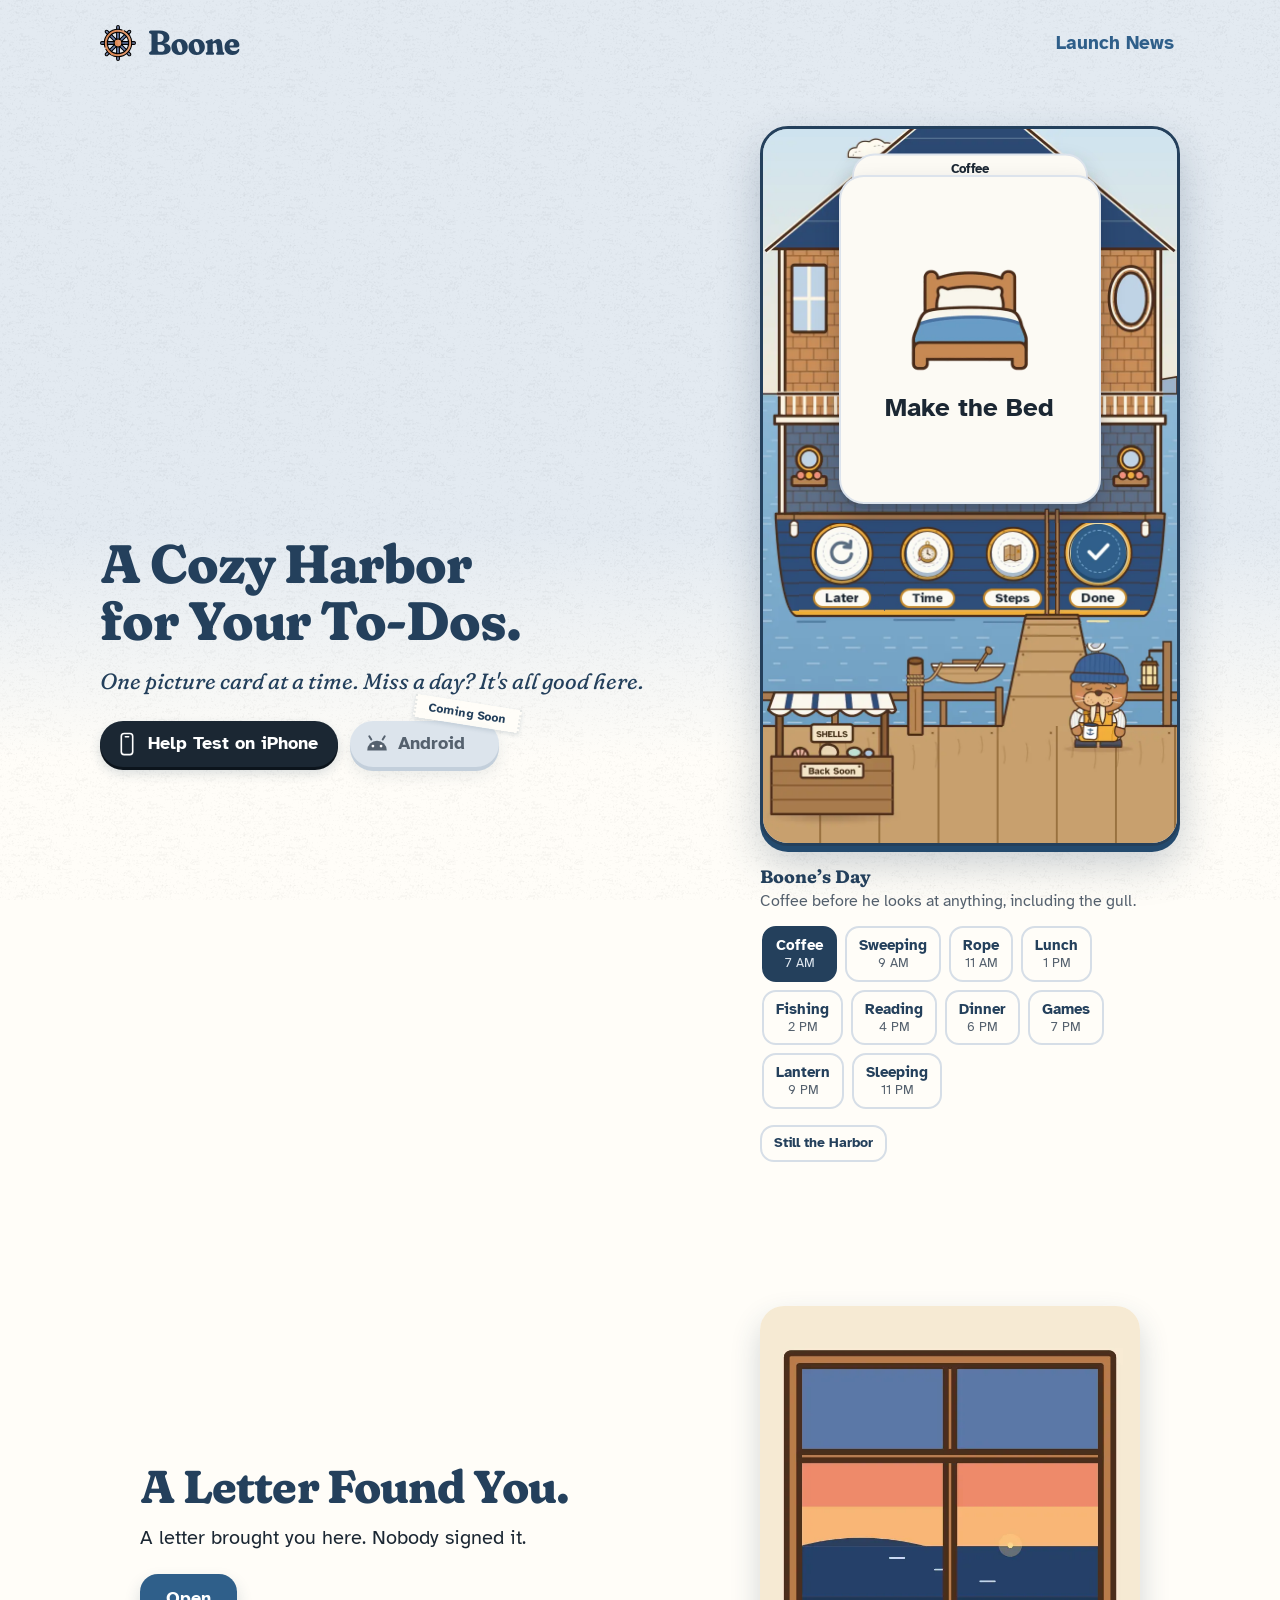
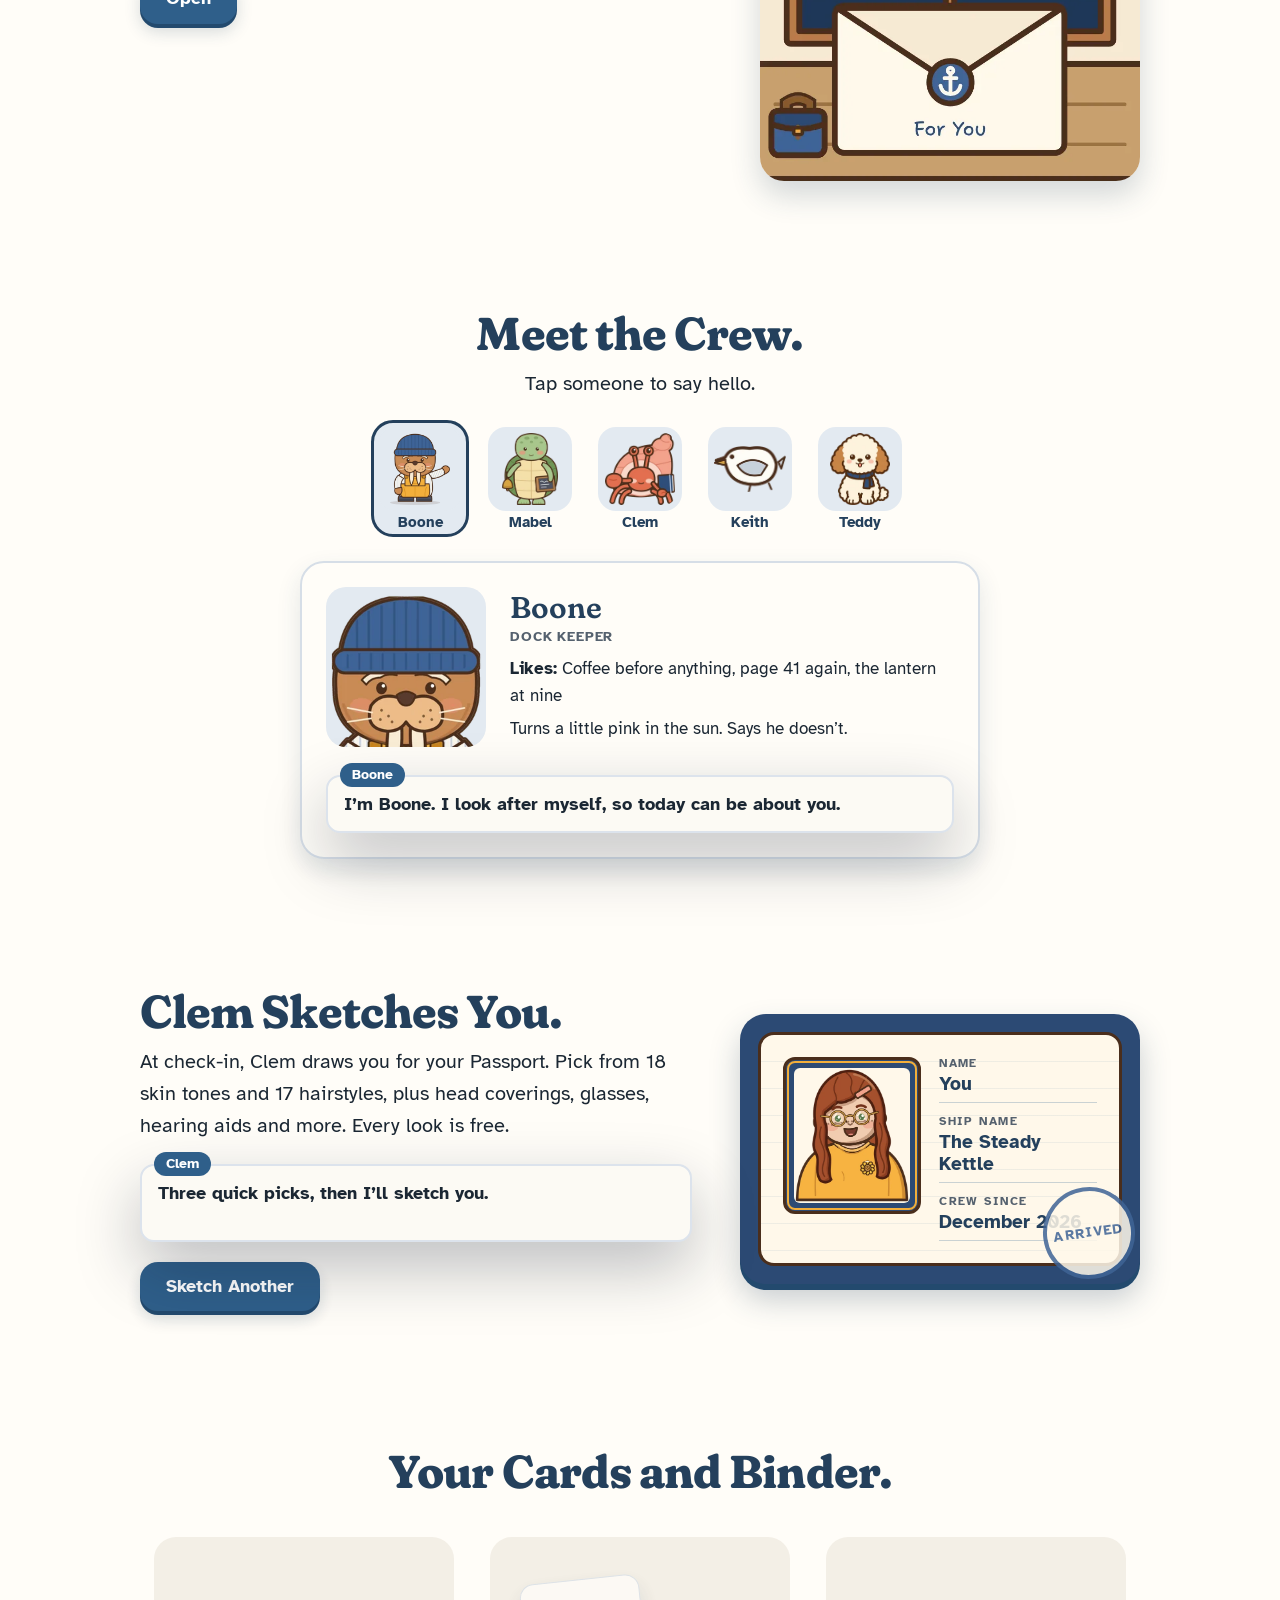
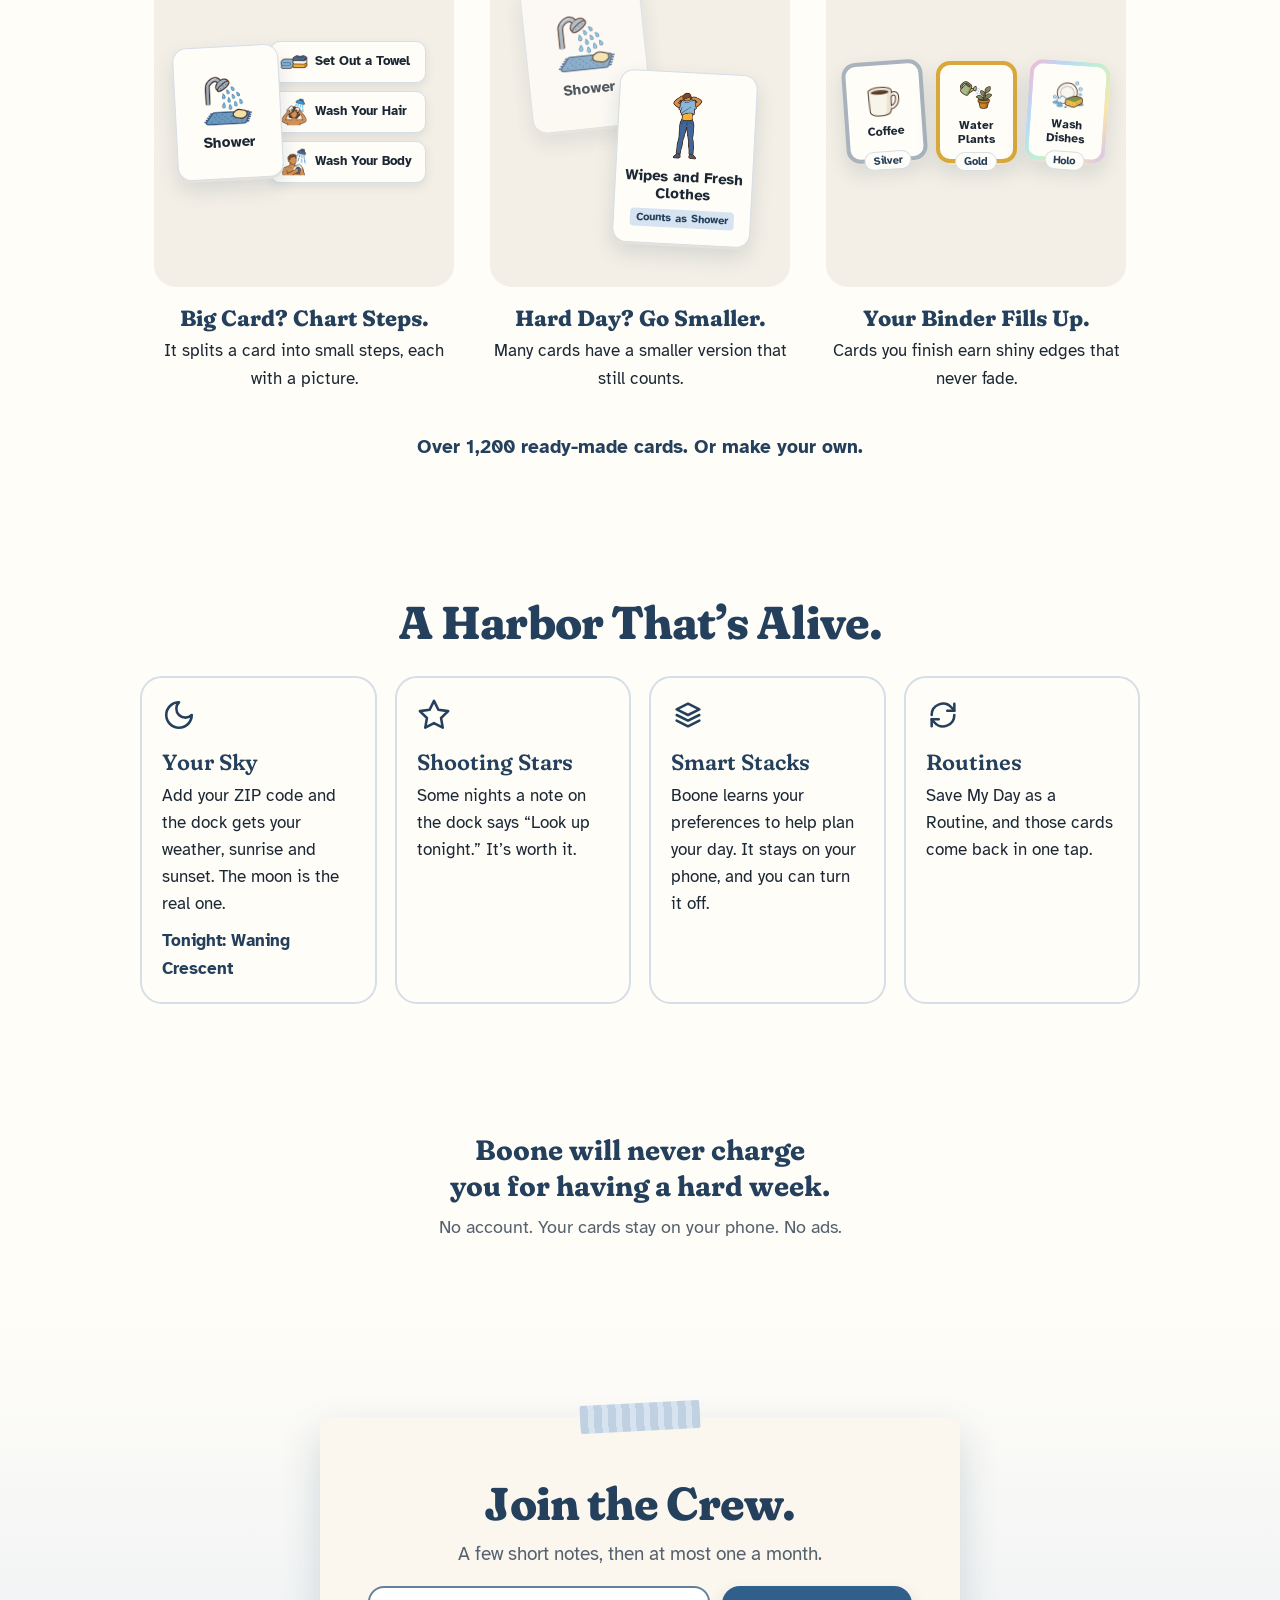
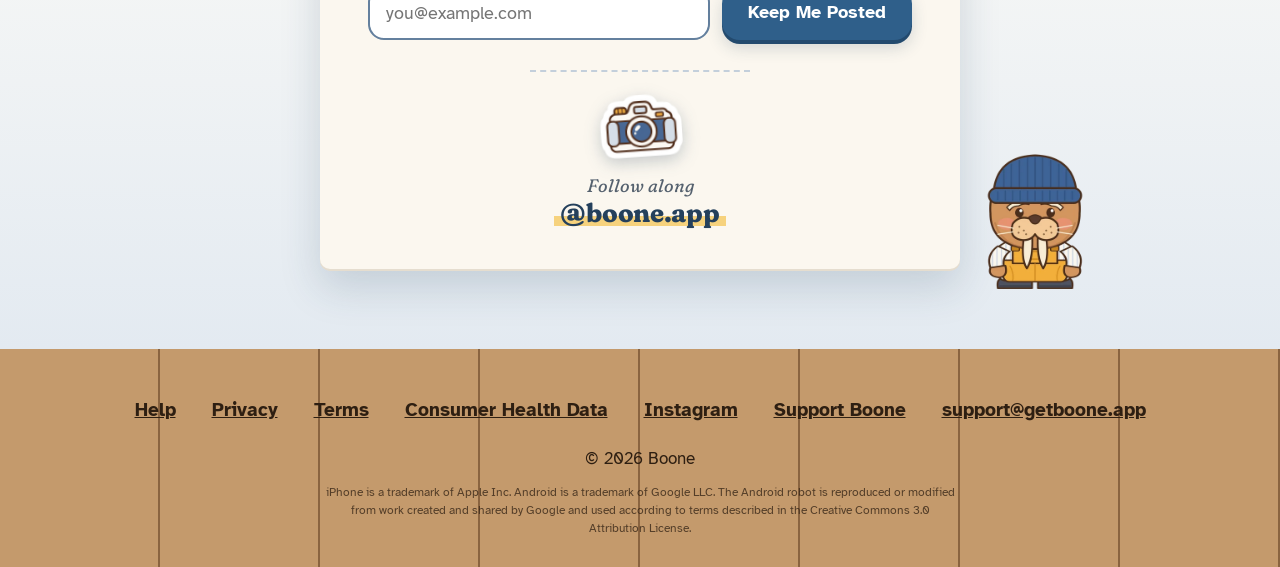
==== commit b9f187f9: "Playable harbor homepage: Boone's dock by the hour, real cards, the letter, the crew and Clem's sket" ====
--- a/index.html
+++ b/index.html
@@ -19,7 +19,8 @@
 <link rel="icon" href="favicon.png">
 <link rel="preload" href="fonts/7b114e24f7.woff2" as="font" type="font/woff2" crossorigin>
 <link rel="stylesheet" href="fonts.css?v=1791385613">
-<link rel="stylesheet" href="site.css?v=1792988539">
+<link rel="stylesheet" href="site.css?v=1793077776">
+<link rel="stylesheet" href="shine.css?v=1793077776">
 <script type="application/ld+json">
 [
  {
@@ -73,29 +74,75 @@
       <a data-e="e10" class="store soon" href="#crew" aria-label="Android, coming soon. Get launch news."><svg aria-hidden="true" viewBox="0 0 32 32" width="26" height="26"><path fill="currentColor" d="M4 24a12 12 0 0 1 24 0z"/><path stroke="currentColor" stroke-width="2.4" stroke-linecap="round" d="M9 10.5 6.5 6.5M23 10.5l2.5-4"/><circle cx="11" cy="18.5" r="1.7" fill="#fff"/><circle cx="21" cy="18.5" r="1.7" fill="#fff"/></svg><span>Android</span><span class="soon-tape" aria-hidden="true">Coming Soon</span></a>
     </div>
   </div>
-  <div data-e="e11" class="hero-phone"><figure class="phone"><img src="img/app/today.webp" alt="Boone app: the Wash Dishes card on the boathouse, with Later, Time, Steps and Done buttons, and Boone reading on his dock" width="540" height="1171"></figure></div>
-</section>
-
-<section class="crew-intro" id="meet">
+  <div class="harbor-wrap">
+    <div class="harbor" id="harbor-window" aria-label="Boone's dock. Try the cards." role="region">
+      <img class="scene" id="scene" src="img/harbor/h14.webp" alt="" width="840" height="1440" fetchpriority="high">
+      <div class="sky" id="sky" aria-hidden="true"></div>
+      <div class="deck" id="deck" aria-live="polite"></div>
+      <div class="ports">
+        <button class="port" id="port-later" style="--x:8.81%" aria-label="Later"><img src="img/harbor/btn-later-day.webp" alt="" width="172" height="180"></button>
+        <button class="port" id="port-time" style="--x:29.52%" aria-label="Time"><img src="img/harbor/btn-time-day.webp" alt="" width="172" height="180"></button>
+        <button class="port" id="port-steps" style="--x:50%" aria-label="Steps"><img src="img/harbor/btn-steps-day.webp" alt="" width="172" height="180"></button>
+        <button class="port" id="port-done" style="--x:70.48%" aria-label="Done"><img src="img/harbor/btn-done-day.webp" alt="" width="172" height="180"></button>
+      </div>
+      <button class="boone-spot" id="boone-spot" aria-label="Boone"></button>
+      <button class="look-up" id="look-up" hidden>Look up tonight.</button>
+      <div class="undo-note" id="undo-note" hidden><i id="undo-word">Done</i><button id="undo">Undo</button></div>
+      <div class="talk" id="talk" hidden><span class="talk-name" id="talk-name">Boone</span><p id="talk-words"></p><button class="talk-go" id="talk-close" aria-label="Close"><svg viewBox="0 0 24 24" aria-hidden="true"><path d="M5 12h14M13 6l6 6-6 6"/></svg></button></div>
+    </div>
+    <div class="day-bar">
+      <p class="day-label"><b>Boone&rsquo;s Day</b> <span id="pose-line">He catches about one fish. Keith gets most of it.</span></p>
+      <div class="hours" id="hours" role="group" aria-label="Pick an hour on the dock"></div>
+      <button class="still" id="still" aria-pressed="false">Still the Harbor</button>
+    </div>
+  </div>
+</section>
+
+<section class="arrival" id="arrival">
+  <div class="arrival-words">
+    <h2>A Letter Found You.</h2>
+    <p>A letter brought you here. Nobody signed it.</p>
+    <button class="btn" id="open-letter">Open</button>
+    <a class="btn soft" id="set-sail" href="#crew-talk" hidden>Set Sail</a>
+  </div>
+  <figure class="letter-room" id="letter-room">
+    <img class="room shut" src="img/arrival/envelope-room.webp" alt="A sealed envelope marked For You, on a windowsill at sunset" width="720" height="900" loading="lazy">
+    <img class="room open" src="img/arrival/letter-open-room.webp" alt="" width="720" height="900" loading="lazy">
+    <figcaption class="sr" id="letter-text" hidden>There's a harbor where the water rests between tides. Nobody hurries there. A walrus keeps the dock. He'll catch your rope. Room in the loft. Lantern's on.</figcaption>
+  </figure>
+</section>
+
+<section class="crew-talk" id="crew-talk">
   <h2>Meet the Crew.</h2>
-  <div class="boone-lead">
-    <img src="img/crew/boone.webp" alt="Boone the walrus, waving" width="420" height="504" loading="lazy">
-    <div>
-      <h3>Boone</h3>
-      <p>Runs the dock and hands you one card at a time. He looks after himself, so today can be about you.</p>
-    </div>
-  </div>
-  <ul class="mates">
-    <li><img src="img/crew/keith.webp" alt="" width="129" height="180" loading="lazy"><h3>Keith</h3><p>A gull. Helps you get started. Says one word: &ldquo;Mine.&rdquo;</p></li>
-    <li><img src="img/crew/mabel.webp" alt="" width="240" height="240" loading="lazy"><h3>Mabel</h3><p>A sea turtle. Keeps time by moments, like &ldquo;After breakfast.&rdquo;</p></li>
-    <li><img src="img/crew/clem.webp" alt="" width="240" height="240" loading="lazy"><h3>Clem</h3><p>A hermit crab. Remembers things and runs the shell stall.</p></li>
-    <li><img src="img/crew/teddy.webp" alt="" width="149" height="180" loading="lazy"><h3>Teddy</h3><p>A shy little dog. Keeps you company on hard days.</p></li>
-  </ul>
-</section>
+  <p class="crew-sub">Tap someone to say hello.</p>
+  <div class="crew-pick" role="tablist" aria-label="The crew" id="crew-pick"></div>
+  <div class="crew-card" id="crew-card" role="tabpanel" aria-live="polite"></div>
+</section>
+
+<section class="sketch" id="sketch">
+  <div class="sketch-words">
+    <h2>Clem Sketches You.</h2>
+    <p>At check-in, Clem draws you for your Passport. Pick from 18 skin tones and 17 hairstyles, plus head coverings, glasses, hearing aids and more. Every look is free.</p>
+    <div class="talk inline"><span class="talk-name">Clem</span><p id="clem-words">Three quick picks, then I&rsquo;ll sketch you.</p></div>
+    <button class="btn" id="sketch-another">Sketch Another</button>
+  </div>
+  <div class="passport" aria-label="A Passport page with a sketch from Clem" role="img">
+    <div class="pp-page">
+      <div class="pp-photo"><img id="sketch-img" src="img/sketch/s1.webp" alt="" width="360" height="419" loading="lazy"></div>
+      <dl class="pp-fields">
+        <div><dt>Name</dt><dd>You</dd></div>
+        <div><dt>Ship Name</dt><dd>The Steady Kettle</dd></div>
+        <div><dt>Crew Since</dt><dd id="crew-since">Today</dd></div>
+      </dl>
+      <span class="stamp" aria-hidden="true">Arrived</span>
+    </div>
+  </div>
+</section>
+
 <section class="how" id="how">
   <h2>Your Cards and Binder.</h2>
   <div class="shots">
-    <div class="shot"><div class="art art-steps" role="img" aria-label="The Shower card split into three small steps"><div class="tcard "><img src="img/cards/shower.webp" alt="" width="288" height="288" loading="lazy"><b>Shower</b></div><ul class="steplist"><li><img src="img/cards/step-put-a-towel-and-clean-clothes-nearby.webp" alt="" width="288" height="288" loading="lazy">Put a Towel Nearby</li><li><img src="img/cards/step-wash-your-hair.webp" alt="" width="288" height="288" loading="lazy">Wash Your Hair</li><li><img src="img/cards/step-wash-your-body.webp" alt="" width="288" height="288" loading="lazy">Wash Your Body</li></ul></div><h3>Big Card? Chart Steps.</h3><p>It splits a card into small steps, each with a picture.</p></div>
+    <div class="shot"><div class="art art-steps" role="img" aria-label="The Shower card split into three small steps"><div class="tcard "><img src="img/cards/shower.webp" alt="" width="288" height="288" loading="lazy"><b>Shower</b></div><ul class="steplist"><li><img src="img/cards/step-put-a-towel-and-clean-clothes-nearby.webp" alt="" width="288" height="288" loading="lazy">Set Out a Towel</li><li><img src="img/cards/step-wash-your-hair.webp" alt="" width="288" height="288" loading="lazy">Wash Your Hair</li><li><img src="img/cards/step-wash-your-body.webp" alt="" width="288" height="288" loading="lazy">Wash Your Body</li></ul></div><h3>Big Card? Chart Steps.</h3><p>It splits a card into small steps, each with a picture.</p></div>
     <div class="shot"><div class="art art-hard" role="img" aria-label="The Shower card with a smaller version, Wipes and Fresh Clothes, that counts as a shower"><div class="tcard behind"><img src="img/cards/shower.webp" alt="" width="288" height="288" loading="lazy"><b>Shower</b></div><div class="tcard front"><img src="img/cards/put-on-clean-clothes.webp" alt="" width="288" height="288" loading="lazy"><b>Wipes and Fresh Clothes</b><span class="counts">Counts as Shower</span></div></div><h3>Hard Day? Go Smaller.</h3><p>Many cards have a smaller version that still counts.</p></div>
     <div class="shot"><div class="art art-edges" role="img" aria-label="Three cards with Silver, Gold and Holo edges"><div class="tcard silver"><img src="img/cards/coffee.webp" alt="" width="288" height="288" loading="lazy"><b>Coffee</b><span class="edge-tag">Silver</span></div><div class="tcard gold"><img src="img/cards/water-plants.webp" alt="" width="288" height="288" loading="lazy"><b>Water Plants</b><span class="edge-tag">Gold</span></div><div class="tcard holo"><img src="img/cards/wash-dishes.webp" alt="" width="288" height="288" loading="lazy"><b>Wash Dishes</b><span class="edge-tag">Holo</span></div></div><h3>Your Binder Fills Up.</h3><p>Cards you finish earn shiny edges that never fade.</p></div>
   </div>
@@ -104,13 +151,11 @@
 </section>
 <section class="alive" id="harbor">
   <h2>A Harbor That&rsquo;s Alive.</h2>
-  <p class="alive-sub">Boone keeps your hours, from morning coffee to lantern light. Add your ZIP code and the harbor gets your weather, sunrise, sunset and moon.</p>
-  <ul class="boone-day">
-    <li><img src="img/day/coffee-day.webp" alt="" width="300" height="285" loading="lazy"><span>Coffee</span></li>
-    <li><img src="img/day/fishing-day.webp" alt="" width="300" height="285" loading="lazy"><span>Fishing</span></li>
-    <li><img src="img/day/reading-day.webp" alt="" width="300" height="285" loading="lazy"><span>Reading</span></li>
-    <li class="night"><img src="img/day/lantern-night.webp" alt="" width="300" height="285" loading="lazy"><span>Lantern</span></li>
-    <li class="night"><img src="img/day/sleeping-night.webp" alt="" width="300" height="285" loading="lazy"><span>Sleeping</span></li>
+  <ul class="tiles">
+    <li><svg class="ico" viewBox="0 0 24 24" aria-hidden="true"><path d="M12 3a6 6 0 0 0 9 9 9 9 0 1 1-9-9z"/></svg><h3>Your Sky</h3><p>Add your ZIP code and the dock gets your weather, sunrise and sunset. The moon is the real one.</p><p class="moon-now" id="moon-now"></p></li>
+    <li><svg class="ico" viewBox="0 0 24 24" aria-hidden="true"><path d="M12 17.75l-6.17 3.24 1.18-6.87-5-4.86 6.9-1 3.09-6.26 3.09 6.26 6.9 1-5 4.86 1.18 6.87z"/></svg><h3>Shooting Stars</h3><p>Some nights a note on the dock says &ldquo;Look up tonight.&rdquo; It&rsquo;s worth it.</p></li>
+    <li><svg class="ico" viewBox="0 0 24 24" aria-hidden="true"><path d="M12 4l8 4-8 4-8-4z"/><path d="M4 12l8 4 8-4"/><path d="M4 16l8 4 8-4"/></svg><h3>Smart Stacks</h3><p>Boone learns your preferences to help plan your day. It stays on your phone, and you can turn it off.</p></li>
+    <li><svg class="ico" viewBox="0 0 24 24" aria-hidden="true"><path d="M4 12a8 8 0 0 1 14-5.3L20 9"/><path d="M20 4v5h-5"/><path d="M20 12a8 8 0 0 1-14 5.3L4 15"/><path d="M4 20v-5h5"/></svg><h3>Routines</h3><p>Save My Day as a Routine, and those cards come back in one tap.</p></li>
   </ul>
 </section>
 <section data-e="e54" data-c="e54" class="trust">
@@ -121,7 +166,7 @@
   <div data-e="e56" data-c="e56" class="paper">
     <span data-e="e57" class="tape"></span>
     <img data-e="e58" class="crew-boone" src="img/boone-hello.webp" alt="" width="360" height="360" loading="lazy">
-    <h2 data-e="e59">Boone Needs a Crew.</h2>
+    <h2 data-e="e59">Join the Crew.</h2>
     <div data-e="e60" data-c="e60" id="test-ask">
       <ul data-e="e61" class="chips crew-facts"><li><svg class="ico" viewBox="0 0 24 24" aria-hidden="true"><path d="M5 12l5 5L20 7"/></svg>iPhone</li><li><svg class="ico" viewBox="0 0 24 24" aria-hidden="true"><path d="M5 12l5 5L20 7"/></svg>10 min a day</li><li><svg class="ico" viewBox="0 0 24 24" aria-hidden="true"><path d="M5 12l5 5L20 7"/></svg>2 weeks</li><li><svg class="ico" viewBox="0 0 24 24" aria-hidden="true"><path d="M5 12l5 5L20 7"/></svg>Free</li><li><svg class="ico" viewBox="0 0 24 24" aria-hidden="true"><path d="M5 12l5 5L20 7"/></svg>18+ in the US</li></ul>
       <a data-e="e62" class="btn" href="/test.html">Help Test Boone</a>
@@ -158,7 +203,10 @@
   <p data-e="e86" class="fine marks">iPhone is a trademark of Apple Inc. Android is a trademark of Google LLC. The Android robot is reproduced or modified from work created and shared by Google and used according to terms described in the Creative Commons 3.0 Attribution License.</p>
 </footer>
 
-<script data-e="e80" src="site.js?v=1792988539"></script>
+<script data-e="e80" src="site.js?v=1793077776"></script>
+<script src="harbor.js?v=1793077776"></script>
+<script src="deck.js?v=1793077776"></script>
+<script src="story.js?v=1793077776"></script>
 <script data-goatcounter="https://boone.goatcounter.com/count" async src="//gc.zgo.at/count.js"></script>
 </body>
 </html>
--- a/shine.css
+++ b/shine.css
@@ -0,0 +1,185 @@
+/* The playable homepage: the harbor window, the letter, the crew's talk boxes, Clem's sketch. */
+[hidden] { display: none !important; }
+@font-face { font-family: 'Patrick Hand'; src: url(fonts/patrick-hand.woff2) format('woff2'); font-display: swap; }
+
+/* The harbor window: the app's dock at one hour, with the card stack and portholes on top. */
+@media (min-width: 861px) { .hero { grid-template-columns: 1fr minmax(0, 420px); } }
+.harbor-wrap { width: 100%; max-width: 440px; margin: 0 auto; }
+.harbor {
+  position: relative; aspect-ratio: 840 / 1440; container-type: inline-size; overflow: hidden;
+  border-radius: 28px; border: 3px solid var(--navy); background: var(--sky-deep);
+  box-shadow: 0 6px 0 var(--lip), 0 18px 40px rgba(36, 64, 92, .25); touch-action: pan-y;
+}
+.harbor .scene { position: absolute; inset: 0; width: 100%; height: 100%; display: block; }
+.sky { position: absolute; inset: 0 0 60% 0; pointer-events: none; z-index: 2; }
+
+.deck { position: absolute; left: 18.33%; top: 6.4%; width: 63.33%; height: 46.1%; }
+.hcard {
+  position: absolute; inset: 0; background: #fcfaf4; border: 2px solid #dce3ec; border-radius: 6cqw;
+  box-shadow: 0 1.2cqw 0 rgba(36, 64, 92, .12), 0 3cqw 6cqw rgba(16, 26, 48, .22);
+  display: flex; flex-direction: column; align-items: center; justify-content: center; gap: 2cqw; padding: 4cqw;
+  font: 700 6.4cqw/1.15 var(--sans); color: var(--ink); text-align: center; user-select: none;
+  transition: transform .26s ease, opacity .26s ease; touch-action: pan-y; cursor: grab;
+}
+.hcard img { width: 58%; height: auto; pointer-events: none; }
+.hcard.peek { transform: translateY(-6.5%) scale(.9); transform-origin: top center; justify-content: flex-start; padding-top: 1.6cqw; font-size: 3.4cqw; z-index: 0; }
+.hcard.peek > :not(b) { visibility: hidden; height: 0; }
+.hcard.peek > b { order: -1; }
+.hcard.front { z-index: 1; }
+.hcard.dragging { transition: none; cursor: grabbing; }
+.hcard.gone-right { transform: translateX(130%) rotate(14deg); opacity: 0; }
+.hcard.gone-left { transform: translateX(-130%) rotate(-14deg); opacity: 0; }
+.hcard.small-already { animation: nod .45s ease; }
+@keyframes nod { 30% { transform: rotate(-2deg); } 70% { transform: rotate(2deg); } }
+.step-of { position: absolute; top: 3.5cqw; left: 4cqw; right: 4cqw; font: 700 3.1cqw/1.2 var(--sans); color: var(--muted); }
+.time-chip { font: 700 3.4cqw/1 var(--sans); color: var(--navy); background: var(--soft); border-radius: 99px; padding: 1.6cqw 3cqw; }
+.time-card {
+  position: absolute; inset: 0; border-radius: inherit; background: #fcfaf4; display: grid; gap: 2.4cqw; align-content: center; padding: 6cqw;
+}
+.time-card b { font: 600 6.4cqw/1 var(--serif); color: var(--navy); margin-bottom: 1cqw; }
+.time-card button, .deal {
+  font: 700 4.2cqw/1.2 var(--sans); color: var(--navy); background: var(--soft); border: 0; border-radius: 3cqw; padding: 3cqw; cursor: pointer;
+  box-shadow: 0 .8cqw 0 var(--soft-lip);
+}
+.hcard.quiet { cursor: default; gap: 3cqw; }
+.quiet-title { font: 600 7cqw/1.1 var(--serif); color: var(--navy); }
+.hcard.quiet p { font: 400 4.4cqw/1.4 var(--sans); margin: 0; color: var(--ink); }
+.deal { background: var(--blue); color: #fff; box-shadow: 0 .8cqw 0 var(--lip); padding: 3cqw 6cqw; }
+
+.port { position: absolute; left: var(--x); top: 55.14%; width: 20.48%; padding: 0; border: 0; background: none; cursor: pointer; border-radius: 40%; }
+.port img { display: block; width: 100%; transition: transform .12s; }
+.port:active img { transform: scale(.94); }
+.boone-spot { position: absolute; padding: 0; border: 0; background: none; cursor: pointer; border-radius: 30%; }
+
+.undo-note {
+  position: absolute; left: 4%; top: 69%; display: flex; align-items: center; gap: 3cqw; background: #fcfaf4; border-radius: 3cqw; padding: 1.6cqw 2.4cqw 1.6cqw 3.4cqw;
+  box-shadow: 0 1.5cqw 4cqw rgba(16, 26, 48, .25); transform: rotate(-2deg);
+}
+.undo-note i { font: 400 6cqw/1 'Patrick Hand', cursive; color: var(--navy); font-style: normal; }
+.undo-note button { font: 700 3.6cqw/1 var(--sans); color: var(--blue); background: none; border: 0; padding: 1.6cqw; cursor: pointer; }
+
+/* Talk boxes, as in the app: a name plaque over a paper box, with an arrow to go on. */
+.talk {
+  position: absolute; left: 22%; right: 3%; top: 79%; z-index: 3; background: #fcfaf4; border: 2px solid #dce3ec; border-radius: 3.4cqw;
+  padding: 4cqw 15cqw 4cqw 4.4cqw; box-shadow: 0 2cqw 5cqw rgba(16, 26, 48, .28); animation: rise .25s ease;
+}
+.talk p { margin: 0; font: 700 4.4cqw/1.3 var(--sans); color: var(--ink); }
+.talk.action p { font-weight: 400; font-style: italic; }
+.talk-name { position: absolute; top: -3.6cqw; left: 3cqw; background: var(--blue); color: #fff; font: 700 3.4cqw/1 var(--sans); padding: 1.2cqw 3cqw; border-radius: 99px; }
+.talk-go { position: absolute; right: 2.6cqw; top: 50%; transform: translateY(-50%); width: 10cqw; height: 10cqw; border-radius: 50%; border: 0; background: var(--blue); cursor: pointer; display: grid; place-items: center; }
+.talk-go svg { width: 55%; fill: none; stroke: #fff; stroke-width: 2.4; stroke-linecap: round; stroke-linejoin: round; }
+@keyframes rise { from { opacity: 0; transform: translateY(8px); } }
+.talk.inline { position: relative; inset: auto; margin: 22px 0 0; padding: 16px 18px 14px 16px; border-radius: 14px; animation: rise .25s ease; }
+.talk.inline p { font-size: 18px; }
+.talk.inline .talk-name { top: -14px; left: 12px; font-size: 14px; padding: 5px 12px; }
+.talk.inline:has(.talk-go) { padding-right: 64px; }
+.talk.inline .talk-go { width: 42px; height: 42px; right: 10px; }
+
+.look-up {
+  position: absolute; right: 16%; top: 75%; transform: rotate(3deg); background: #fcfaf4; border: 0; border-radius: 2.4cqw; padding: 2.4cqw 3.4cqw;
+  font: 400 5cqw/1 'Patrick Hand', cursive; color: var(--navy); cursor: pointer; box-shadow: 0 1.5cqw 4cqw rgba(36, 64, 92, .45);
+}
+.meteor { position: absolute; width: 12cqw; height: 12cqw; margin: -6cqw; padding: 0; border: 0; background: none; cursor: pointer; pointer-events: auto; animation: glide-left 3s linear forwards, pop .36s ease-out; }
+.meteor b { position: absolute; left: 50%; top: 50%; width: 1.6cqw; height: 1.6cqw; margin: -.8cqw; border-radius: 50%; background: #f3db90; transition: transform .9s, opacity .9s; }
+.meteor i { position: absolute; top: 50%; height: .5cqw; margin-top: -.25cqw; width: 2.6cqw; background: #f3db90; border-radius: 99px; }
+.meteor.left i { left: calc(50% + .6cqw); transform-origin: left; rotate: -41deg; }
+.meteor.left i:nth-child(1) { opacity: .9; } .meteor.left i:nth-child(2) { opacity: .5; translate: 1.96cqw -1.7cqw; } .meteor.left i:nth-child(3) { opacity: .2; translate: 3.92cqw -3.4cqw; }
+.meteor.wished { animation-play-state: paused; pointer-events: none; }
+.meteor.wished b { transform: scale(2.2); opacity: 0; }
+.meteor.wished i { opacity: 0 !important; transition: opacity .3s; }
+.meteor.resting { animation: fade-in .4s ease forwards; }
+@keyframes glide-left { 0% { opacity: 1; translate: 0 0; } 87% { opacity: 1; } 100% { opacity: 0; translate: -10cqw 8.7cqw; } }
+@keyframes pop { 0% { scale: .3; } 70% { scale: 1.35; } 100% { scale: 1; } }
+@keyframes fade-in { from { opacity: 0; } }
+
+.day-bar { margin-top: 18px; }
+.day-label { margin: 0 0 10px; font-size: 16px; line-height: 1.4; color: var(--muted); min-height: 2.8em; }
+.day-label b { color: var(--navy); font-family: var(--serif); font-size: 18px; display: block; }
+.hours { display: flex; gap: 8px; overflow-x: auto; padding: 4px 2px 10px; scroll-snap-type: x proximity; scrollbar-width: thin; }
+.hours button, .still {
+  flex: 0 0 auto; scroll-snap-align: start; border: 2px solid var(--edge); background: var(--paper); border-radius: 14px; padding: 8px 12px; cursor: pointer;
+  font: 400 13px/1.2 var(--sans); color: var(--muted); display: grid; gap: 2px; text-align: center;
+}
+.hours b { font-size: 15px; color: var(--navy); }
+.hours button[aria-pressed="true"] { border-color: var(--navy); background: var(--navy); color: #dfe7f0; }
+.hours button[aria-pressed="true"] b { color: #fff; }
+.still { display: inline-block; margin-top: 6px; font-weight: 700; font-size: 14px; color: var(--navy); }
+.still[aria-pressed="true"] { background: var(--soft); }
+
+/* The letter. */
+.arrival, .crew-talk, .sketch, .alive { max-width: 1040px; margin: 0 auto; padding: 64px 20px; }
+.arrival { display: grid; grid-template-columns: 1fr minmax(0, 380px); gap: 48px; align-items: center; }
+.arrival p, .sketch p, .crew-sub { font-size: 20px; margin: 0 0 20px; }
+.letter-room { position: relative; margin: 0; aspect-ratio: 720 / 900; border-radius: 24px; overflow: hidden; box-shadow: 0 14px 30px rgba(36, 64, 92, .2); }
+.letter-room img { position: absolute; inset: 0; width: 100%; height: 100%; transition: opacity .5s ease; }
+.letter-room .open, .letter-room.opened .shut { opacity: 0; }
+.letter-room.opened .open { opacity: 1; }
+
+/* The crew picker and their cards. */
+.crew-talk { text-align: center; }
+.crew-pick { display: flex; justify-content: center; gap: 12px; flex-wrap: wrap; margin: 8px 0 24px; }
+.crew-pick button { border: 3px solid transparent; background: none; padding: 4px; border-radius: 22px; cursor: pointer; display: grid; gap: 4px; font: 700 15px/1 var(--sans); color: var(--navy); }
+.crew-pick img { width: 84px; height: 84px; border-radius: 18px; background: var(--sky); object-fit: contain; padding: 6px; }
+.crew-pick [aria-selected="true"] { border-color: var(--navy); background: var(--sky); }
+.crew-card {
+  display: grid; grid-template-columns: 160px 1fr; gap: 6px 24px; text-align: left; max-width: 680px; margin: 0 auto; padding: 24px;
+  background: var(--paper); border: 2px solid var(--edge); border-radius: 24px; box-shadow: 0 10px 24px rgba(36, 64, 92, .12);
+}
+.mate-photo { width: 160px; border-radius: 20px; background: var(--sky); }
+.mate-facts h3 { font: 600 30px/1.1 var(--serif); color: var(--navy); margin: 4px 0 0; }
+.mate-facts p { margin: 6px 0 0; font-size: 17px; }
+.mate-facts .job { font-weight: 700; color: var(--muted); text-transform: uppercase; letter-spacing: .06em; font-size: 14px; margin-top: 2px; }
+.mate-talk { grid-column: 1 / -1; }
+.mate-talk .way { font-style: italic; margin: 18px 0 0; font-size: 18px; }
+.replies { display: flex; flex-wrap: wrap; justify-content: flex-end; gap: 10px; margin-top: 12px; }
+.replies button { font: 700 17px/1.2 var(--sans); background: var(--blue); color: #fff; border: 0; border-radius: 14px; padding: 12px 16px; cursor: pointer; box-shadow: 0 3px 0 var(--lip); }
+.you-said { text-align: right; margin: 12px 0 0 auto; width: fit-content; background: var(--soft); border-radius: 14px; padding: 10px 14px; font-weight: 700; }
+
+/* Clem's sketch on a Passport page. */
+.sketch { display: grid; grid-template-columns: 1fr minmax(0, 400px); gap: 48px; align-items: center; }
+.sketch .btn { margin-top: 20px; }
+.passport { text-align: left; background: #2c4a74; border-radius: 26px; padding: 18px; box-shadow: 0 6px 0 var(--lip), 0 16px 30px rgba(36, 64, 92, .25); }
+.pp-page { position: relative; background: #fff8ea; border: 3px solid #4a2e1c; border-radius: 16px; padding: 22px; display: grid; grid-template-columns: 44% 1fr; gap: 18px; align-items: start;
+  background-image: repeating-linear-gradient(transparent 0 26px, rgba(47, 95, 138, .08) 26px 27px); }
+.pp-photo { position: relative; background: #2c4a74; outline: 2px solid #f2ae3a; outline-offset: -6px; border: 3px solid #4a2e1c; border-radius: 12px; padding: 8px; }
+.pp-photo img { display: block; width: 100%; aspect-ratio: 360 / 420; object-fit: contain; background: #fff8ea; border-radius: 6px; transition: opacity .18s; }
+.pp-photo img.redraw { opacity: 0; }
+.pp-fields { margin: 0; display: grid; gap: 12px; }
+.pp-fields dt { font: 700 12px/1 var(--sans); letter-spacing: .12em; text-transform: uppercase; color: var(--muted); }
+.pp-fields dd { margin: 4px 0 0; font: 700 19px/1.2 var(--sans); color: var(--navy); border-bottom: 1px solid rgba(47, 95, 138, .25); padding-bottom: 6px; }
+.stamp { position: absolute; right: -16px; bottom: -16px; background: #fff8ea; transform: rotate(-8deg); border: 4px solid #3f6496; color: #3f6496; border-radius: 50%; width: 92px; height: 92px; display: grid; place-items: center; font: 700 14px/1 var(--sans); letter-spacing: .1em; text-transform: uppercase; opacity: .85; }
+
+/* The harbor's other touches. */
+.alive { text-align: center; }
+.tiles { list-style: none; padding: 0; margin: 28px 0 0; display: grid; grid-template-columns: repeat(4, 1fr); gap: 18px; text-align: left; }
+.tiles li { background: var(--paper); border: 2px solid var(--edge); border-radius: 22px; padding: 20px; }
+.tiles .ico { width: 34px; height: 34px; fill: none; stroke: var(--navy); stroke-width: 1.8; stroke-linecap: round; stroke-linejoin: round; }
+.tiles h3 { font: 600 22px/1.2 var(--serif); color: var(--navy); margin: 8px 0 6px; }
+.tiles p { margin: 0; font-size: 17px; }
+.tiles .moon-now { margin-top: 10px; font-weight: 700; color: var(--navy); }
+
+@media (min-width: 861px) { .hours { flex-wrap: wrap; overflow: visible; } }
+@media (max-width: 960px) { .tiles { grid-template-columns: repeat(2, 1fr); } }
+@media (max-width: 860px) {
+  .arrival, .sketch { grid-template-columns: 1fr; gap: 28px; text-align: center; }
+  .letter-room { max-width: 380px; margin: 0 auto; width: 100%; }
+  .passport { max-width: 400px; margin: 0 auto; width: 100%; }
+  .sketch .talk.inline { text-align: left; }
+  .arrival, .crew-talk, .sketch, .alive { padding: 44px 16px; }
+}
+@media (max-width: 560px) {
+  .tiles { grid-template-columns: 1fr; }
+  .crew-card { grid-template-columns: 96px 1fr; padding: 18px; }
+  .mate-photo { width: 96px; }
+  .crew-pick img { width: 50px; height: 50px; border-radius: 14px; }
+  .crew-pick { gap: 2px; flex-wrap: nowrap; }
+  .crew-pick button { font-size: 14px; }
+  .pp-page { padding: 14px; gap: 12px; }
+  .pp-fields dd { font-size: 16px; }
+  .stamp { width: 64px; height: 64px; font-size: 10px; right: -12px; bottom: -12px; }
+}
+@media (prefers-reduced-motion: reduce) {
+  .hcard, .letter-room img, .pp-photo img { transition: none; }
+  .talk, .talk.inline, .hcard.small-already { animation: none; }
+}
+.hero > * { min-width: 0; }
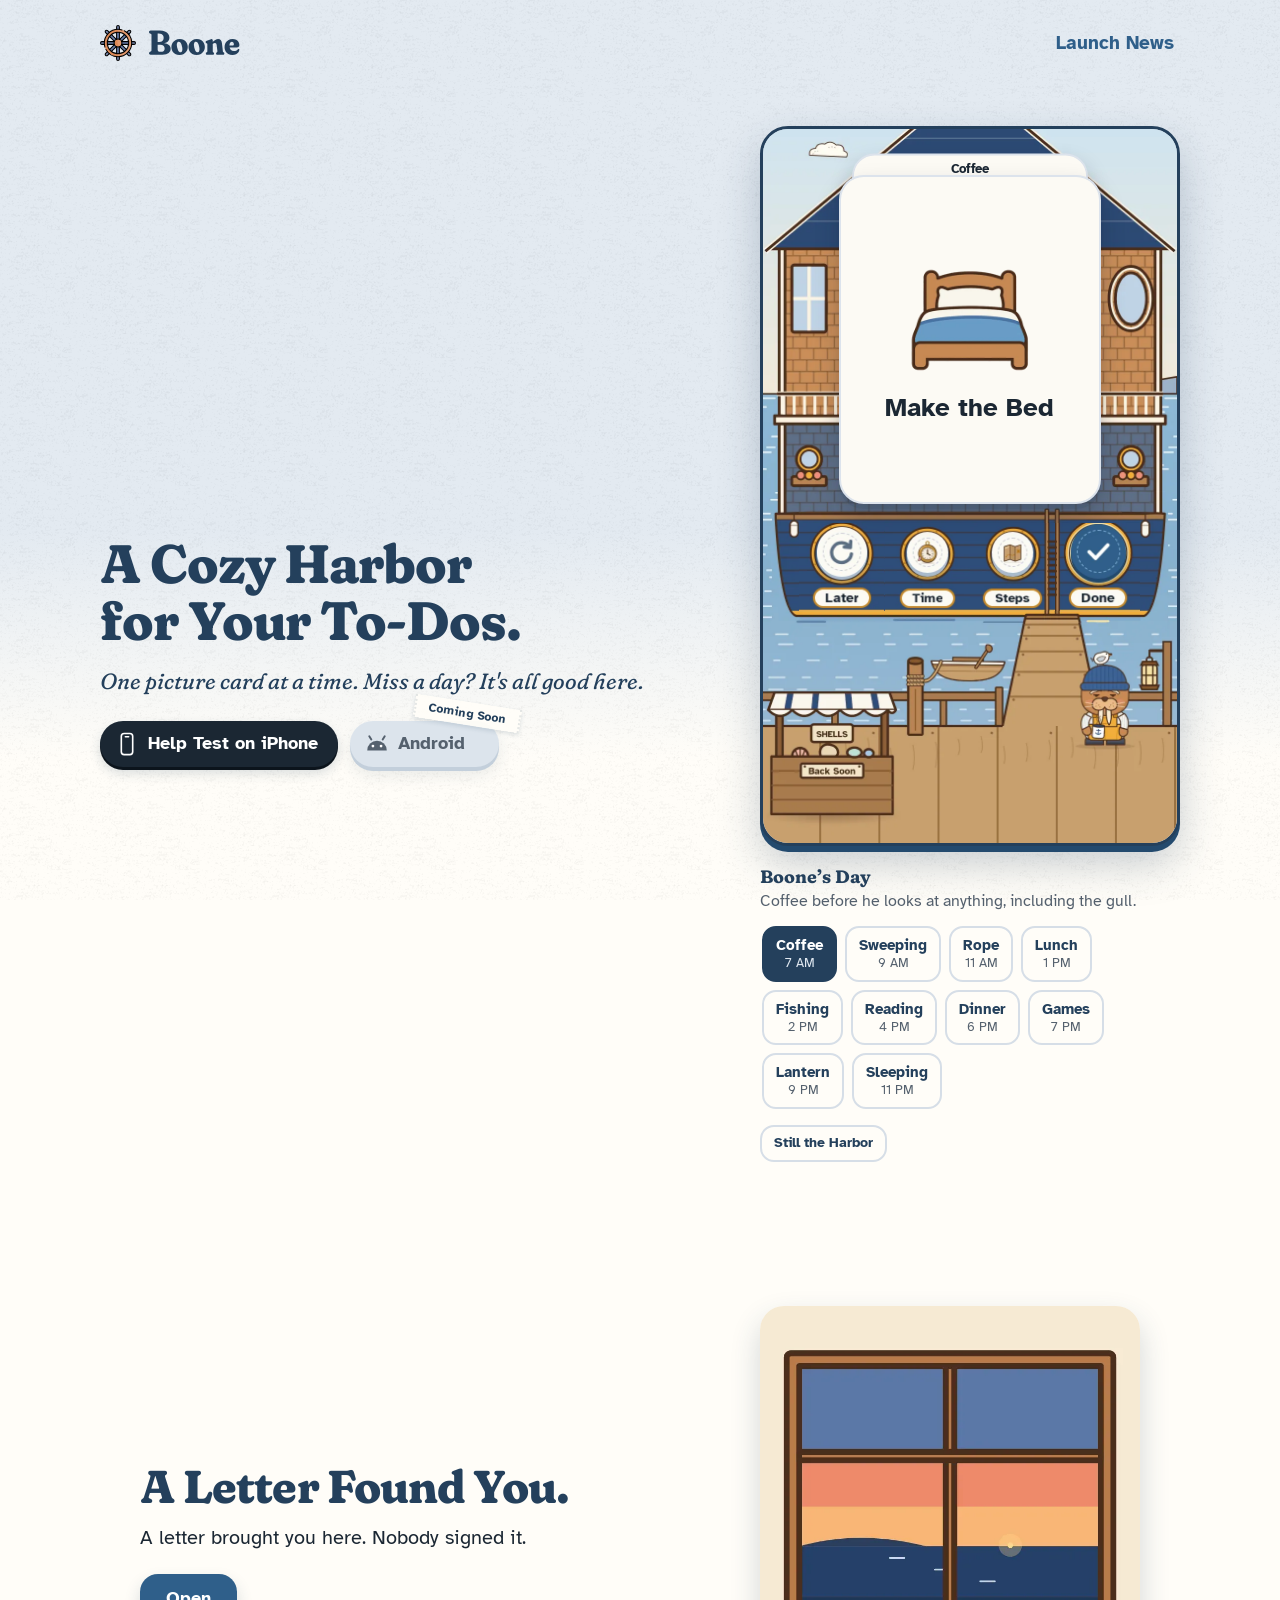
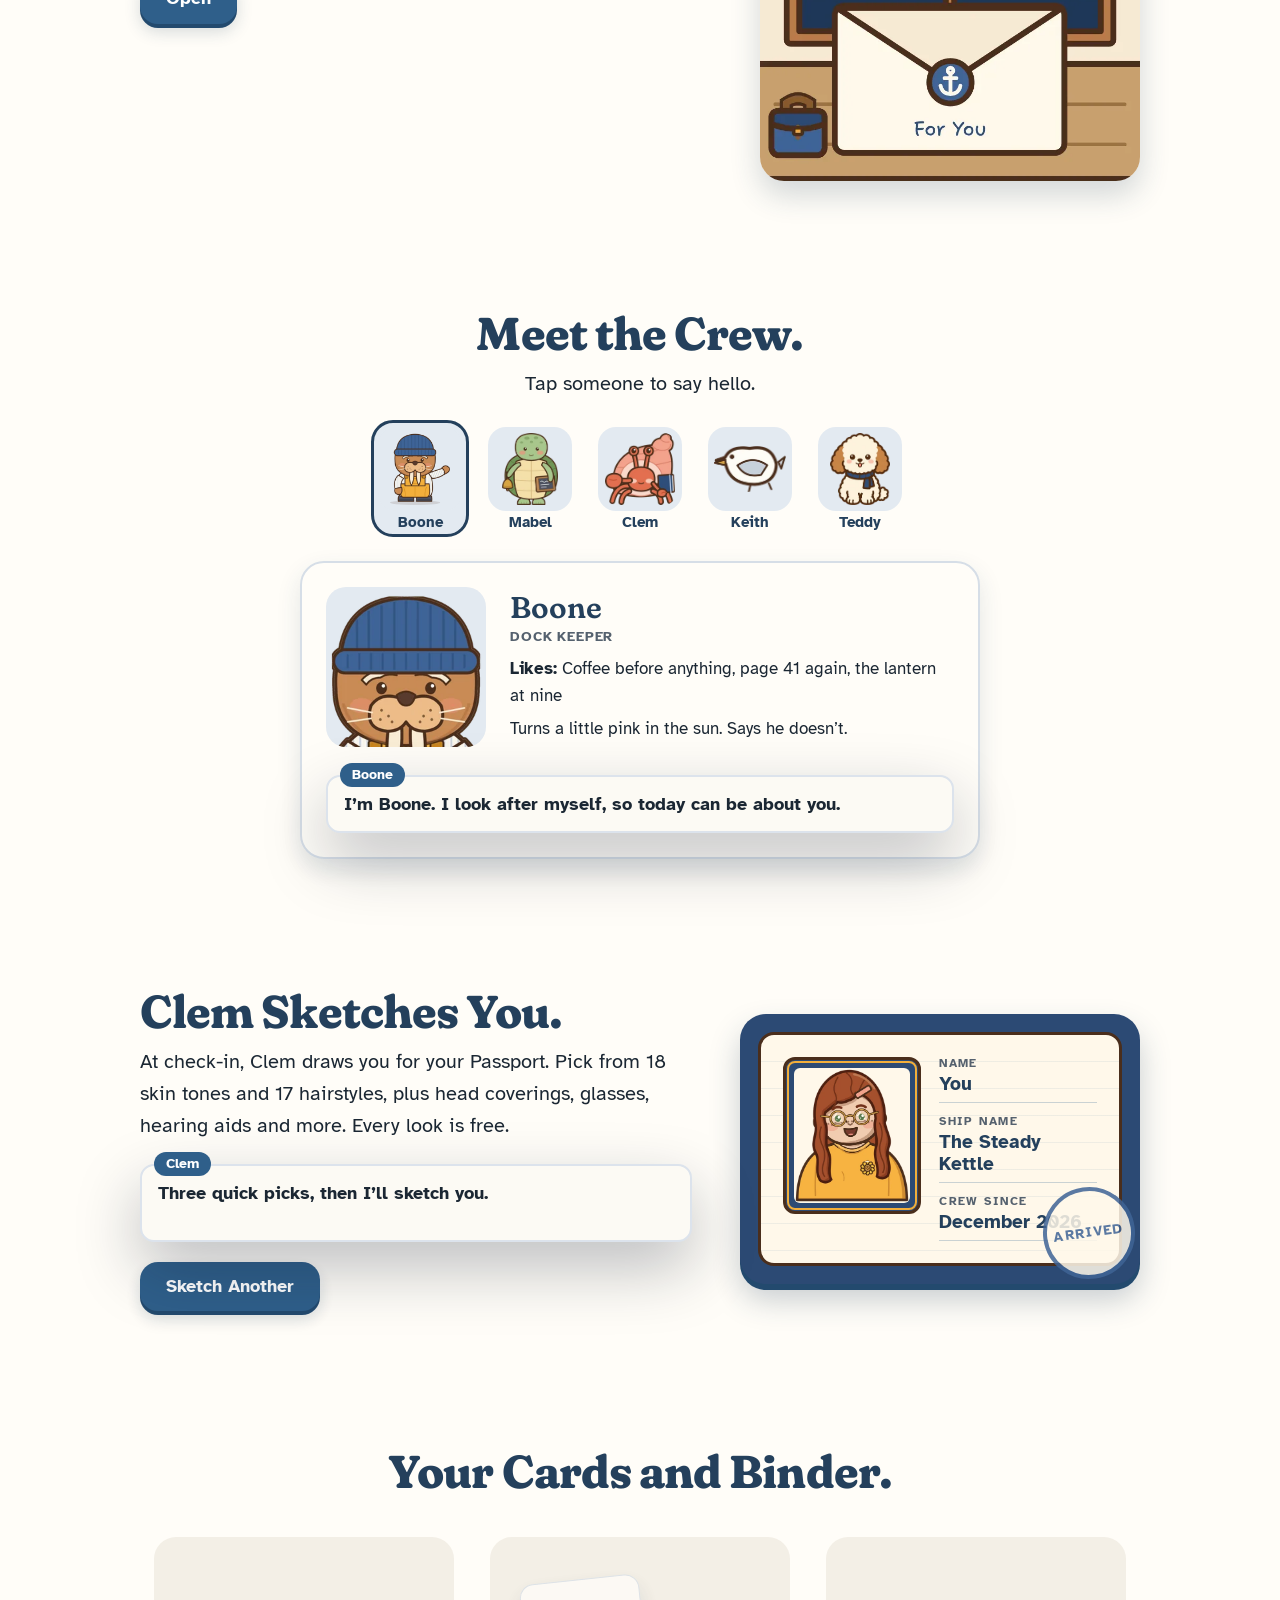
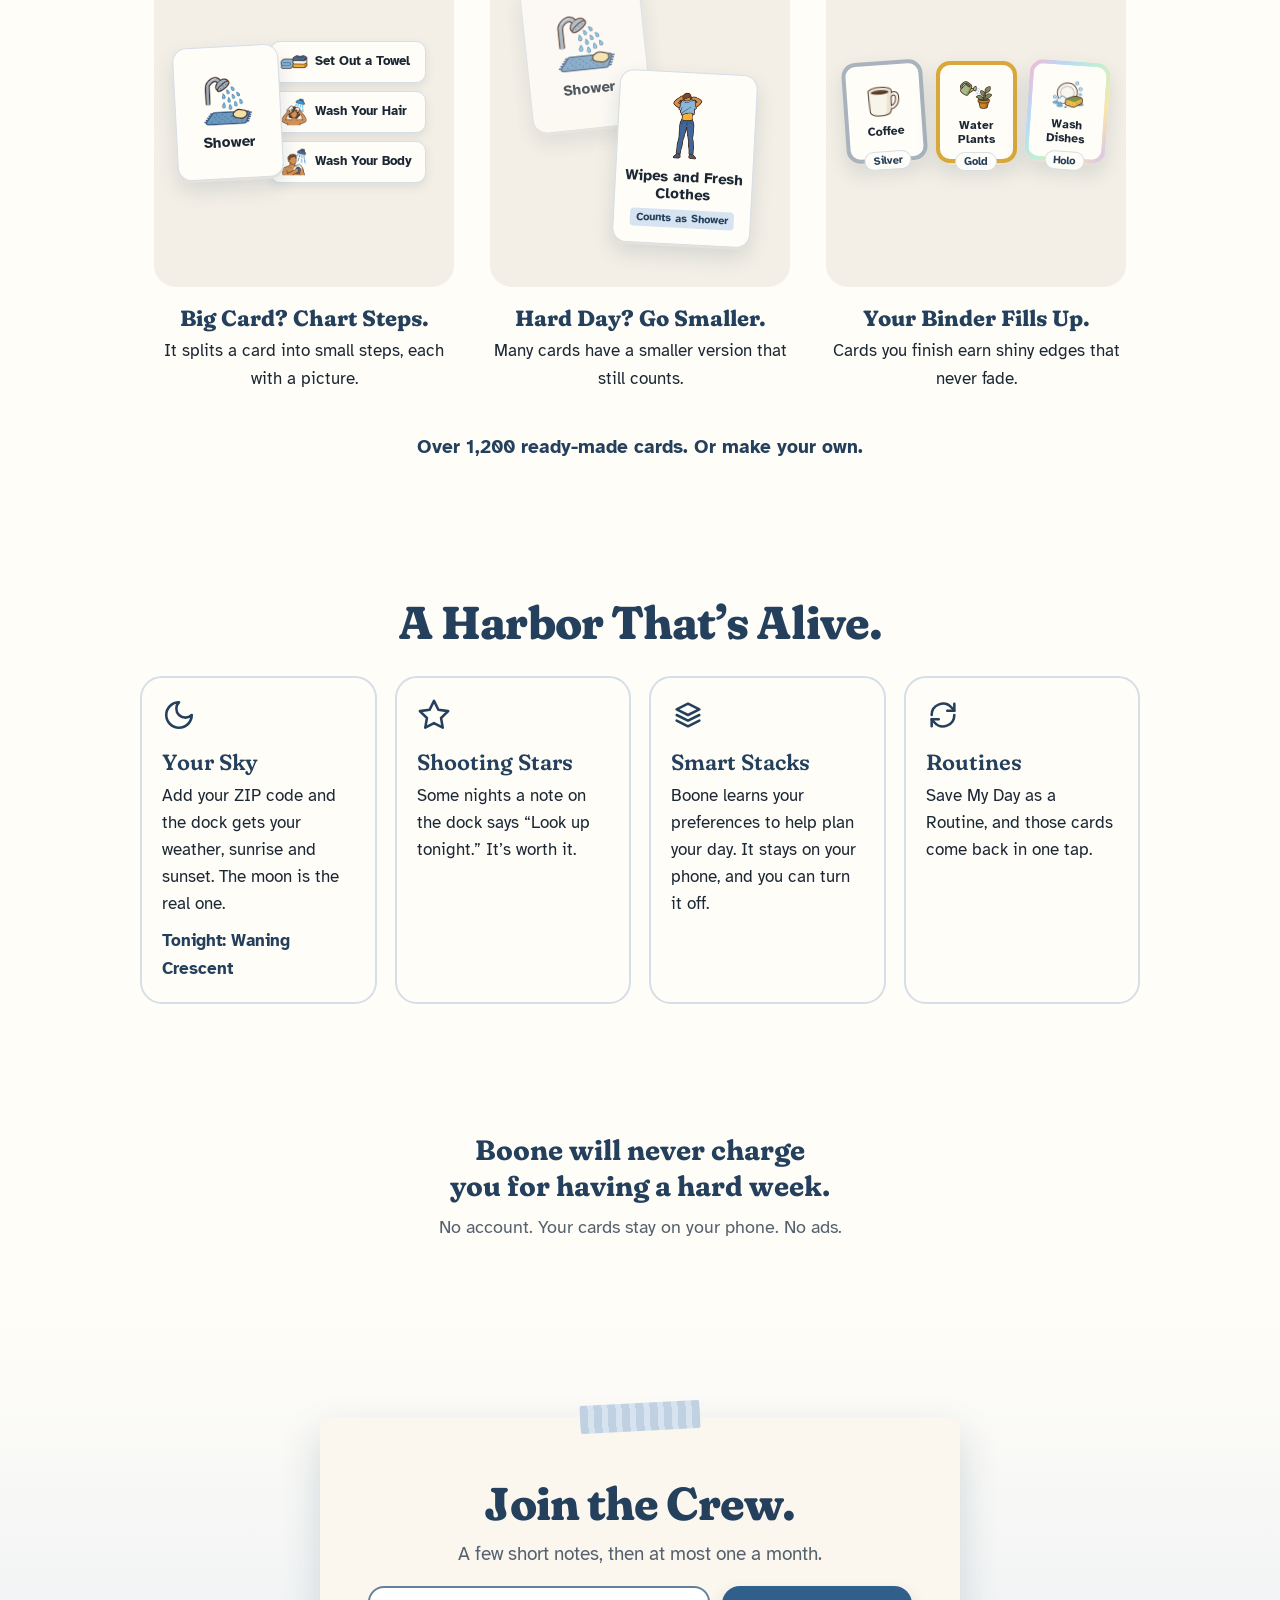
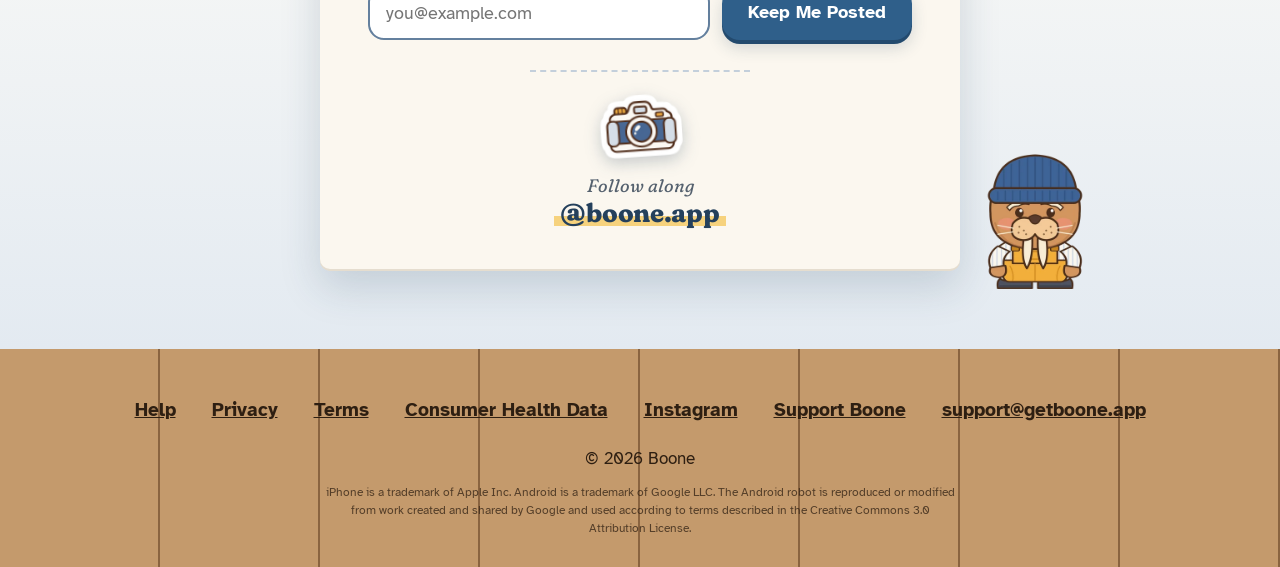
==== commit c652ed8d: "Dock pictures: reading at the meal spot, rope Boone by his post Co-Authored-By: Claude Opus 5.5 <nor" ====
--- a/index.html
+++ b/index.html
@@ -76,7 +76,7 @@
   </div>
   <div class="harbor-wrap">
     <div class="harbor" id="harbor-window" aria-label="Boone's dock. Try the cards." role="region">
-      <img class="scene" id="scene" src="img/harbor/h14.webp" alt="" width="840" height="1440" fetchpriority="high">
+      <img class="scene" id="scene" src="img/harbor/h14.webp?v=2" alt="" width="840" height="1440" fetchpriority="high">
       <div class="sky" id="sky" aria-hidden="true"></div>
       <div class="deck" id="deck" aria-live="polite"></div>
       <div class="ports">
@@ -204,7 +204,7 @@
 </footer>
 
 <script data-e="e80" src="site.js?v=1793077776"></script>
-<script src="harbor.js?v=1793077776"></script>
+<script src="harbor.js?v=1793103314"></script>
 <script src="deck.js?v=1793077776"></script>
 <script src="story.js?v=1793077776"></script>
 <script data-goatcounter="https://boone.goatcounter.com/count" async src="//gc.zgo.at/count.js"></script>
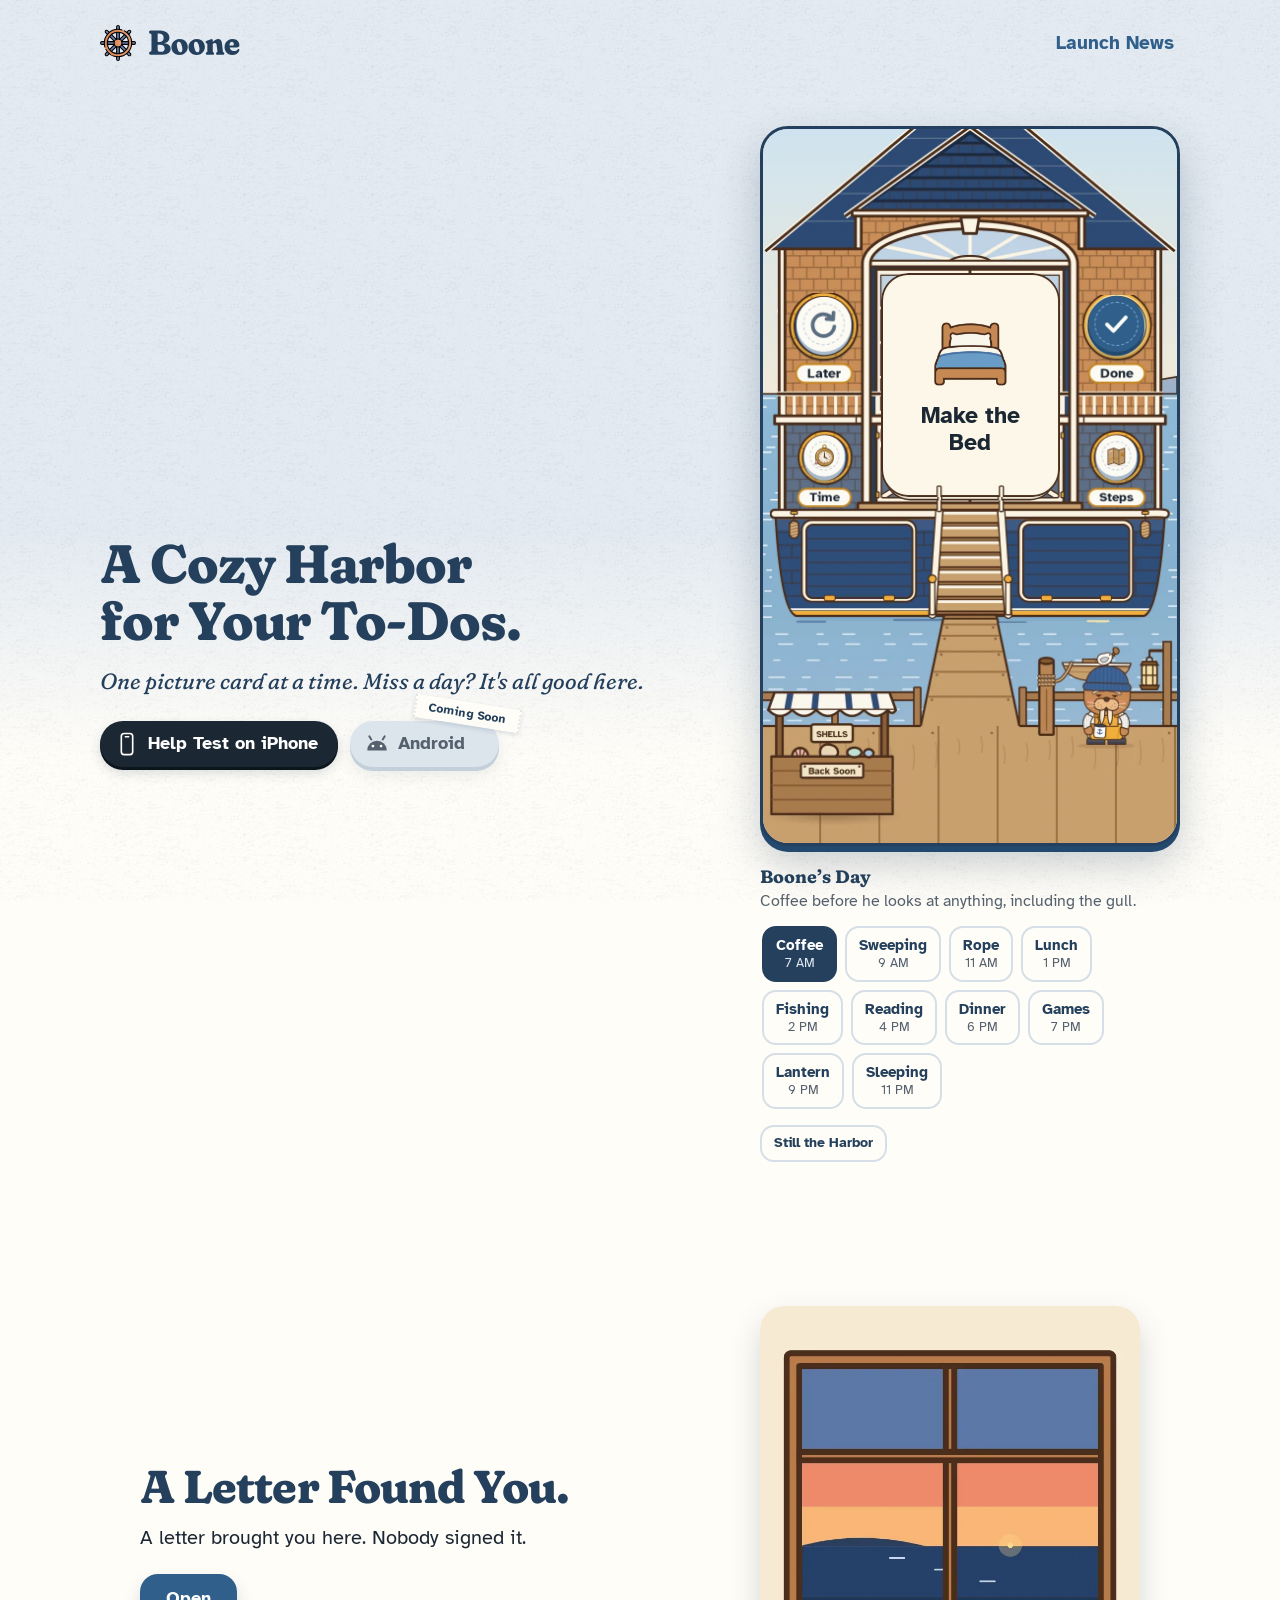
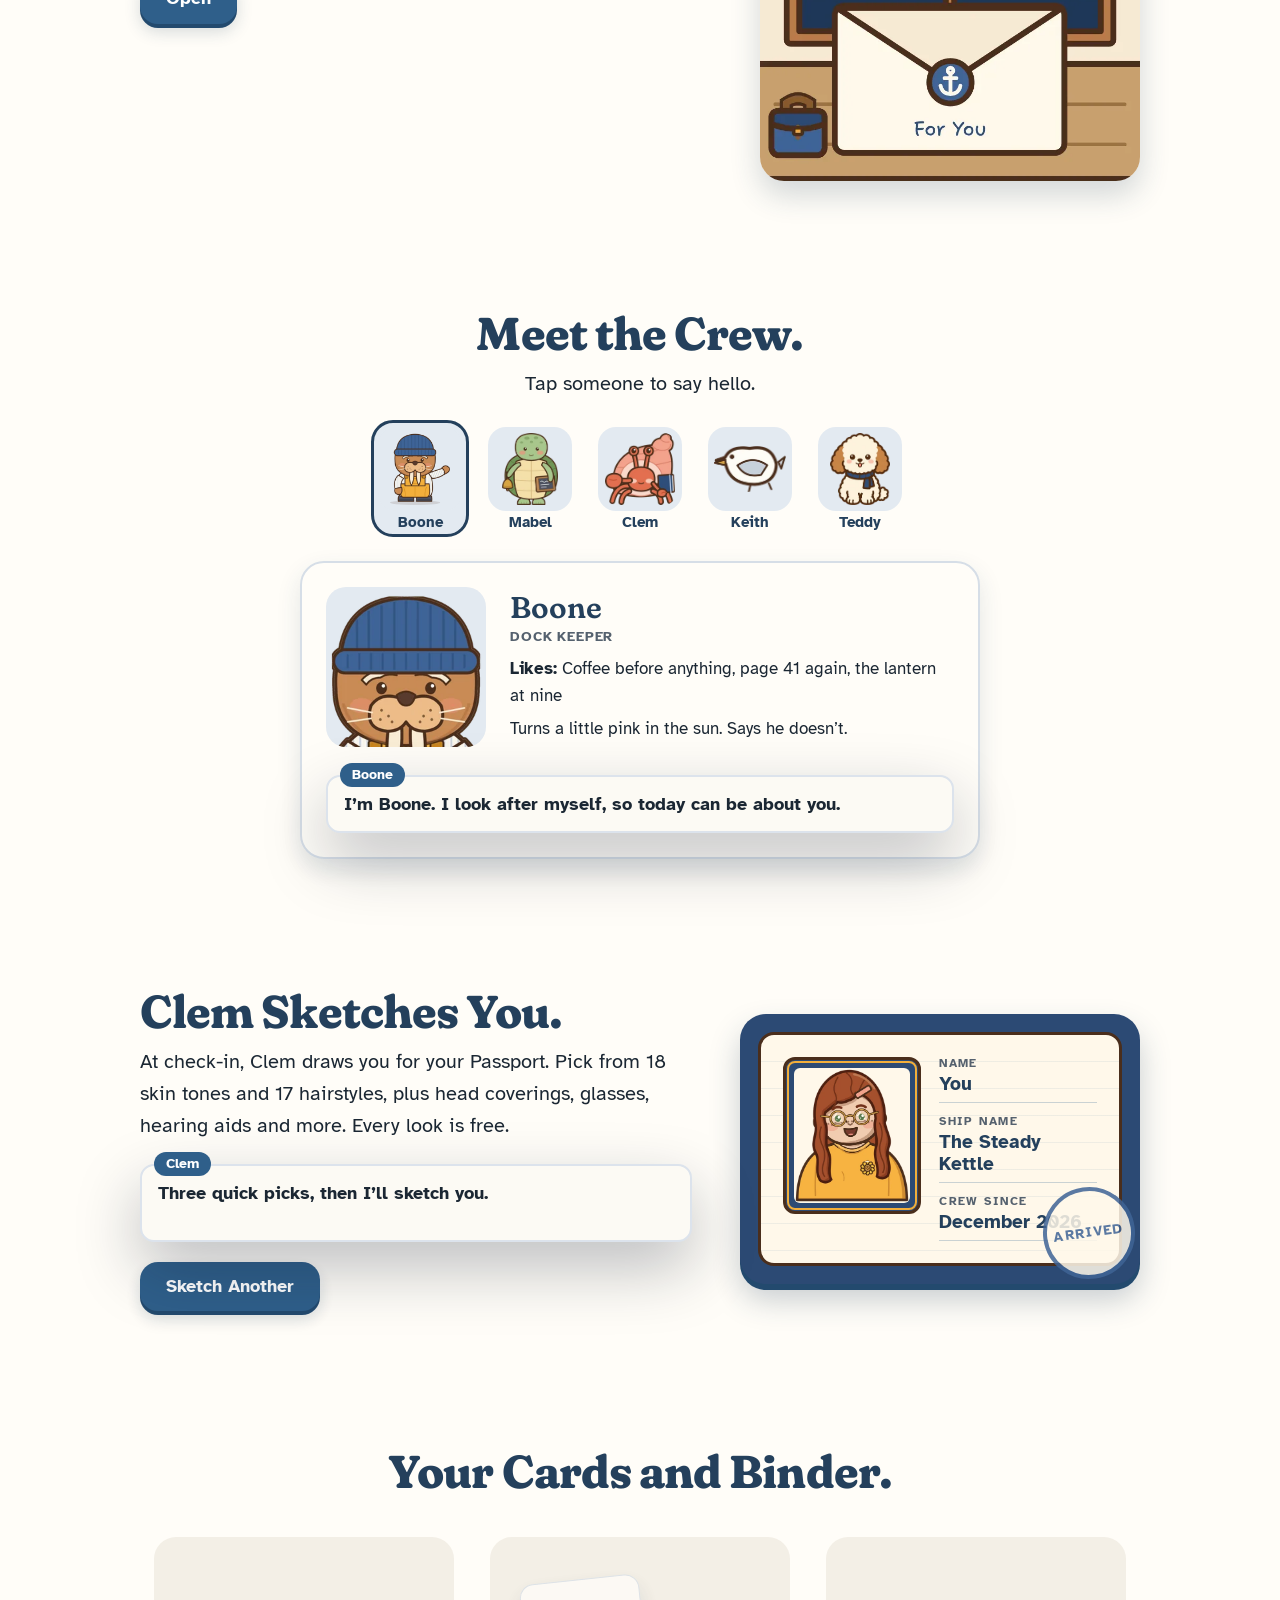
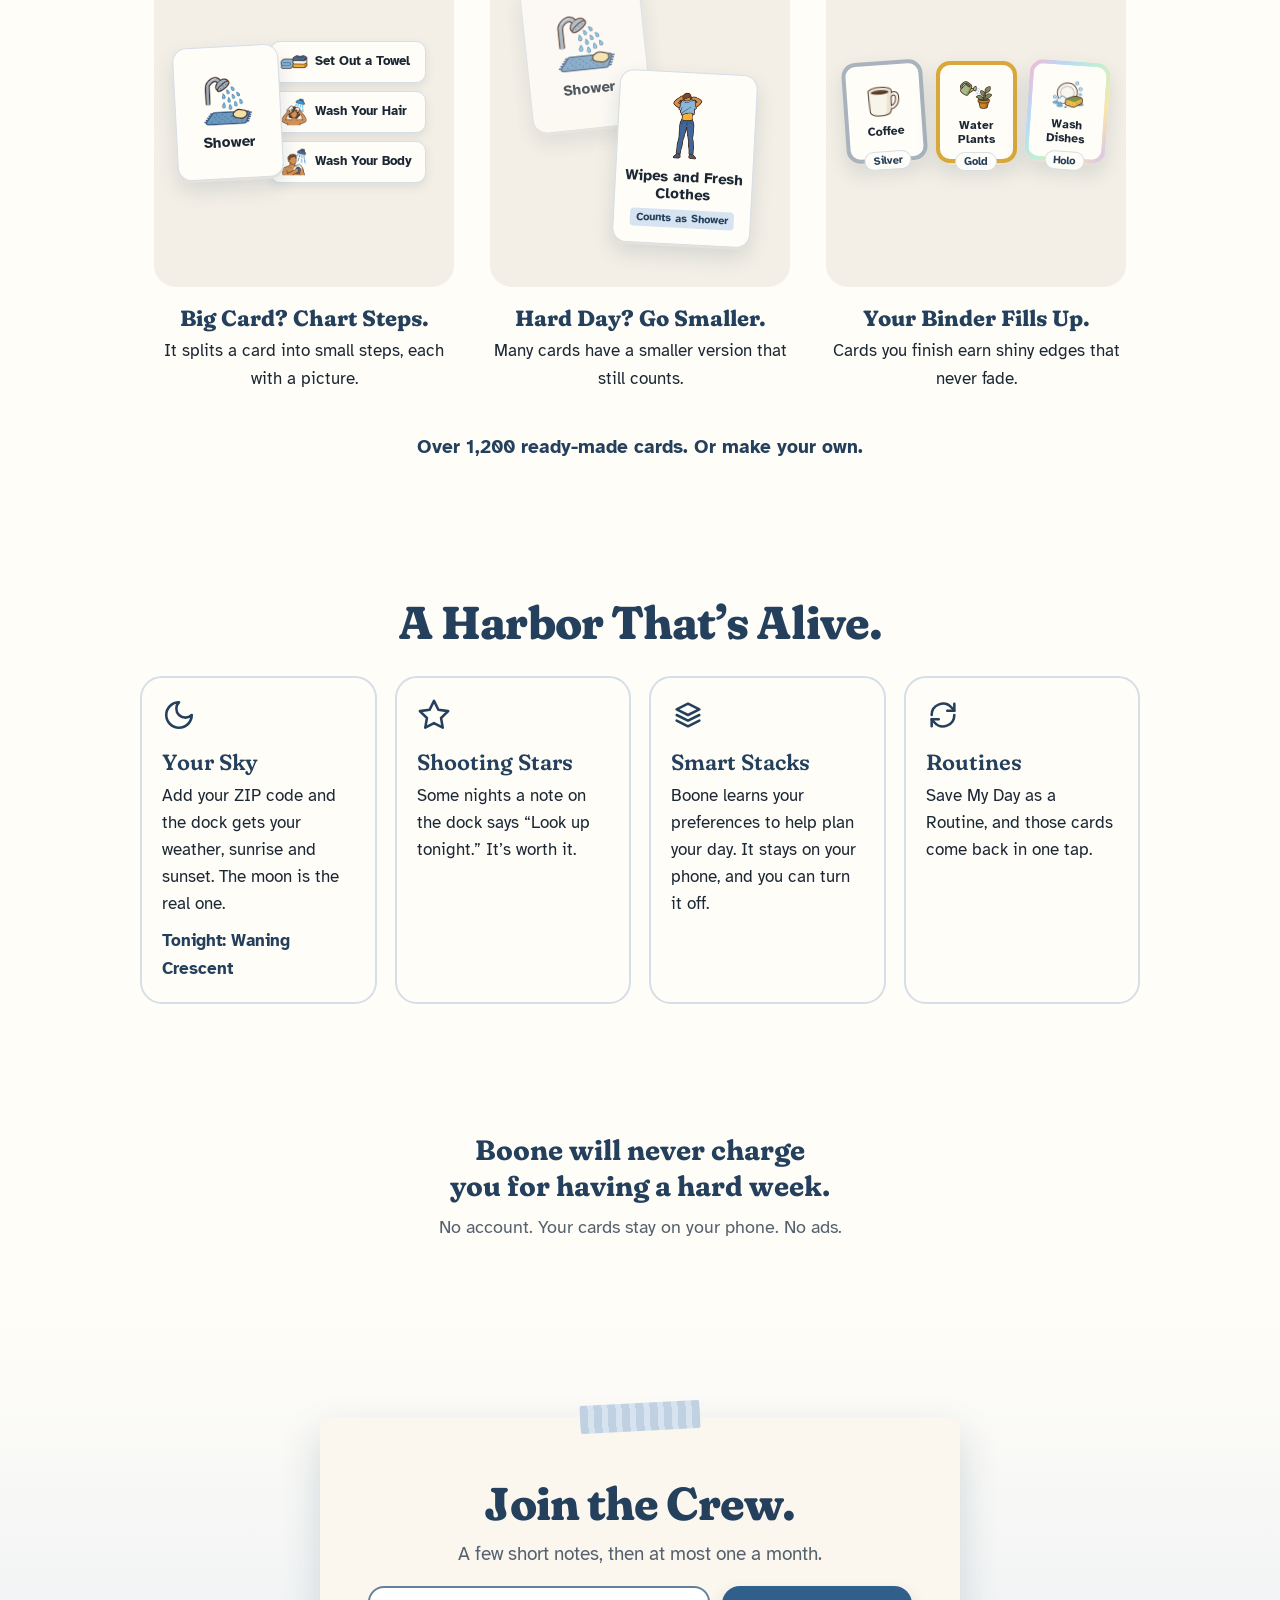
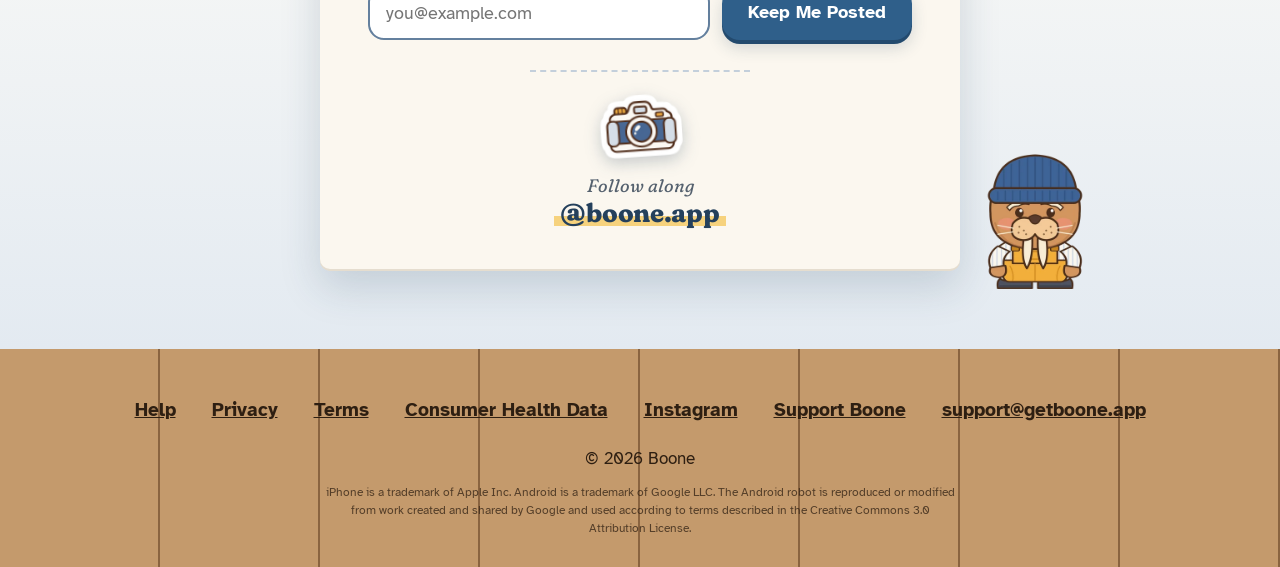
==== commit b054f7c9: "Match the harbor window to the app's new boathouse The card now sits in the arched doorway, with Lat" ====
--- a/index.html
+++ b/index.html
@@ -76,14 +76,14 @@
   </div>
   <div class="harbor-wrap">
     <div class="harbor" id="harbor-window" aria-label="Boone's dock. Try the cards." role="region">
-      <img class="scene" id="scene" src="img/harbor/h14.webp?v=2" alt="" width="840" height="1440" fetchpriority="high">
+      <img class="scene" id="scene" src="img/harbor/h14.webp?v=3" alt="" width="840" height="1440" fetchpriority="high">
       <div class="sky" id="sky" aria-hidden="true"></div>
       <div class="deck" id="deck" aria-live="polite"></div>
       <div class="ports">
-        <button class="port" id="port-later" style="--x:8.81%" aria-label="Later"><img src="img/harbor/btn-later-day.webp" alt="" width="172" height="180"></button>
-        <button class="port" id="port-time" style="--x:29.52%" aria-label="Time"><img src="img/harbor/btn-time-day.webp" alt="" width="172" height="180"></button>
-        <button class="port" id="port-steps" style="--x:50%" aria-label="Steps"><img src="img/harbor/btn-steps-day.webp" alt="" width="172" height="180"></button>
-        <button class="port" id="port-done" style="--x:70.48%" aria-label="Done"><img src="img/harbor/btn-done-day.webp" alt="" width="172" height="180"></button>
+        <button class="port" id="port-later" style="--x:2.62%;--y:22.92%;--w:24.05%" aria-label="Later"><img src="img/harbor/btn-later-day.webp?v=3" alt="" width="202" height="196"></button>
+        <button class="port" id="port-done" style="--x:74.29%;--y:23.19%;--w:22.38%" aria-label="Done"><img src="img/harbor/btn-done-day.webp?v=3" alt="" width="188" height="184"></button>
+        <button class="port" id="port-time" style="--x:3.81%;--y:41.67%;--w:22.14%" aria-label="Time"><img src="img/harbor/btn-time-day.webp?v=3" alt="" width="186" height="180"></button>
+        <button class="port" id="port-steps" style="--x:74.29%;--y:41.67%;--w:22.14%" aria-label="Steps"><img src="img/harbor/btn-steps-day.webp?v=3" alt="" width="186" height="180"></button>
       </div>
       <button class="boone-spot" id="boone-spot" aria-label="Boone"></button>
       <button class="look-up" id="look-up" hidden>Look up tonight.</button>
--- a/shine.css
+++ b/shine.css
@@ -13,46 +13,45 @@
 .harbor .scene { position: absolute; inset: 0; width: 100%; height: 100%; display: block; }
 .sky { position: absolute; inset: 0 0 60% 0; pointer-events: none; z-index: 2; }
 
-.deck { position: absolute; left: 18.33%; top: 6.4%; width: 63.33%; height: 46.1%; }
+.deck { position: absolute; left: 28.57%; top: 20.14%; width: 43.1%; height: 31.39%; }
 .hcard {
-  position: absolute; inset: 0; background: #fcfaf4; border: 2px solid #dce3ec; border-radius: 6cqw;
-  box-shadow: 0 1.2cqw 0 rgba(36, 64, 92, .12), 0 3cqw 6cqw rgba(16, 26, 48, .22);
+  position: absolute; inset: 0; background: url(img/harbor/card-day.webp?v=3) center / 100% 100% no-repeat; border-radius: 6.67cqw;
   display: flex; flex-direction: column; align-items: center; justify-content: center; gap: 2cqw; padding: 4cqw;
-  font: 700 6.4cqw/1.15 var(--sans); color: var(--ink); text-align: center; user-select: none;
+  font: 700 5.6cqw/1.15 var(--sans); color: var(--ink); text-align: center; user-select: none;
   transition: transform .26s ease, opacity .26s ease; touch-action: pan-y; cursor: grab;
 }
-.hcard img { width: 58%; height: auto; pointer-events: none; }
-.hcard.peek { transform: translateY(-6.5%) scale(.9); transform-origin: top center; justify-content: flex-start; padding-top: 1.6cqw; font-size: 3.4cqw; z-index: 0; }
-.hcard.peek > :not(b) { visibility: hidden; height: 0; }
-.hcard.peek > b { order: -1; }
+.harbor.night .hcard, .harbor.night .time-card { background-image: url(img/harbor/card-night.webp?v=3); }
+.hcard img { width: 56%; height: auto; pointer-events: none; }
+.hcard.peek { transform: translateY(1.6%) scale(.97); transform-origin: bottom center; z-index: 0; filter: brightness(.94); }
+.hcard.peek > * { visibility: hidden; }
 .hcard.front { z-index: 1; }
 .hcard.dragging { transition: none; cursor: grabbing; }
 .hcard.gone-right { transform: translateX(130%) rotate(14deg); opacity: 0; }
 .hcard.gone-left { transform: translateX(-130%) rotate(-14deg); opacity: 0; }
 .hcard.small-already { animation: nod .45s ease; }
 @keyframes nod { 30% { transform: rotate(-2deg); } 70% { transform: rotate(2deg); } }
-.step-of { position: absolute; top: 3.5cqw; left: 4cqw; right: 4cqw; font: 700 3.1cqw/1.2 var(--sans); color: var(--muted); }
+.step-of { position: absolute; top: 4cqw; left: 4cqw; right: 4cqw; font: 700 2.6cqw/1.2 var(--sans); color: var(--muted); }
 .time-chip { font: 700 3.4cqw/1 var(--sans); color: var(--navy); background: var(--soft); border-radius: 99px; padding: 1.6cqw 3cqw; }
 .time-card {
-  position: absolute; inset: 0; border-radius: inherit; background: #fcfaf4; display: grid; gap: 2.4cqw; align-content: center; padding: 6cqw;
+  position: absolute; inset: 0; border-radius: inherit; background: url(img/harbor/card-day.webp?v=3) center / 100% 100% no-repeat; display: grid; gap: 2cqw; align-content: center; padding: 5cqw;
 }
-.time-card b { font: 600 6.4cqw/1 var(--serif); color: var(--navy); margin-bottom: 1cqw; }
+.time-card b { font: 600 5.2cqw/1 var(--serif); color: var(--navy); margin-bottom: 1cqw; }
 .time-card button, .deal {
-  font: 700 4.2cqw/1.2 var(--sans); color: var(--navy); background: var(--soft); border: 0; border-radius: 3cqw; padding: 3cqw; cursor: pointer;
+  font: 700 3.6cqw/1.2 var(--sans); color: var(--navy); background: var(--soft); border: 0; border-radius: 3cqw; padding: 2.4cqw; cursor: pointer;
   box-shadow: 0 .8cqw 0 var(--soft-lip);
 }
 .hcard.quiet { cursor: default; gap: 3cqw; }
-.quiet-title { font: 600 7cqw/1.1 var(--serif); color: var(--navy); }
-.hcard.quiet p { font: 400 4.4cqw/1.4 var(--sans); margin: 0; color: var(--ink); }
+.quiet-title { font: 600 5.6cqw/1.1 var(--serif); color: var(--navy); }
+.hcard.quiet p { font: 400 3.6cqw/1.35 var(--sans); margin: 0; color: var(--ink); }
 .deal { background: var(--blue); color: #fff; box-shadow: 0 .8cqw 0 var(--lip); padding: 3cqw 6cqw; }
 
-.port { position: absolute; left: var(--x); top: 55.14%; width: 20.48%; padding: 0; border: 0; background: none; cursor: pointer; border-radius: 40%; }
+.port { position: absolute; left: var(--x); top: var(--y); width: var(--w); padding: 0; border: 0; background: none; cursor: pointer; border-radius: 40%; }
 .port img { display: block; width: 100%; transition: transform .12s; }
 .port:active img { transform: scale(.94); }
 .boone-spot { position: absolute; padding: 0; border: 0; background: none; cursor: pointer; border-radius: 30%; }
 
 .undo-note {
-  position: absolute; left: 4%; top: 69%; display: flex; align-items: center; gap: 3cqw; background: #fcfaf4; border-radius: 3cqw; padding: 1.6cqw 2.4cqw 1.6cqw 3.4cqw;
+  position: absolute; left: 50%; top: 53.5%; display: flex; z-index: 3; translate: -50% 0; align-items: center; gap: 3cqw; background: #fcfaf4; border-radius: 3cqw; padding: 1.6cqw 2.4cqw 1.6cqw 3.4cqw;
   box-shadow: 0 1.5cqw 4cqw rgba(16, 26, 48, .25); transform: rotate(-2deg);
 }
 .undo-note i { font: 400 6cqw/1 'Patrick Hand', cursive; color: var(--navy); font-style: normal; }
@@ -76,7 +75,7 @@
 .talk.inline .talk-go { width: 42px; height: 42px; right: 10px; }
 
 .look-up {
-  position: absolute; right: 16%; top: 75%; transform: rotate(3deg); background: #fcfaf4; border: 0; border-radius: 2.4cqw; padding: 2.4cqw 3.4cqw;
+  position: absolute; right: 5%; top: 64%; transform: rotate(3deg); background: #fcfaf4; border: 0; border-radius: 2.4cqw; padding: 2.4cqw 3.4cqw;
   font: 400 5cqw/1 'Patrick Hand', cursive; color: var(--navy); cursor: pointer; box-shadow: 0 1.5cqw 4cqw rgba(36, 64, 92, .45);
 }
 .meteor { position: absolute; width: 12cqw; height: 12cqw; margin: -6cqw; padding: 0; border: 0; background: none; cursor: pointer; pointer-events: auto; animation: glide-left 3s linear forwards, pop .36s ease-out; }
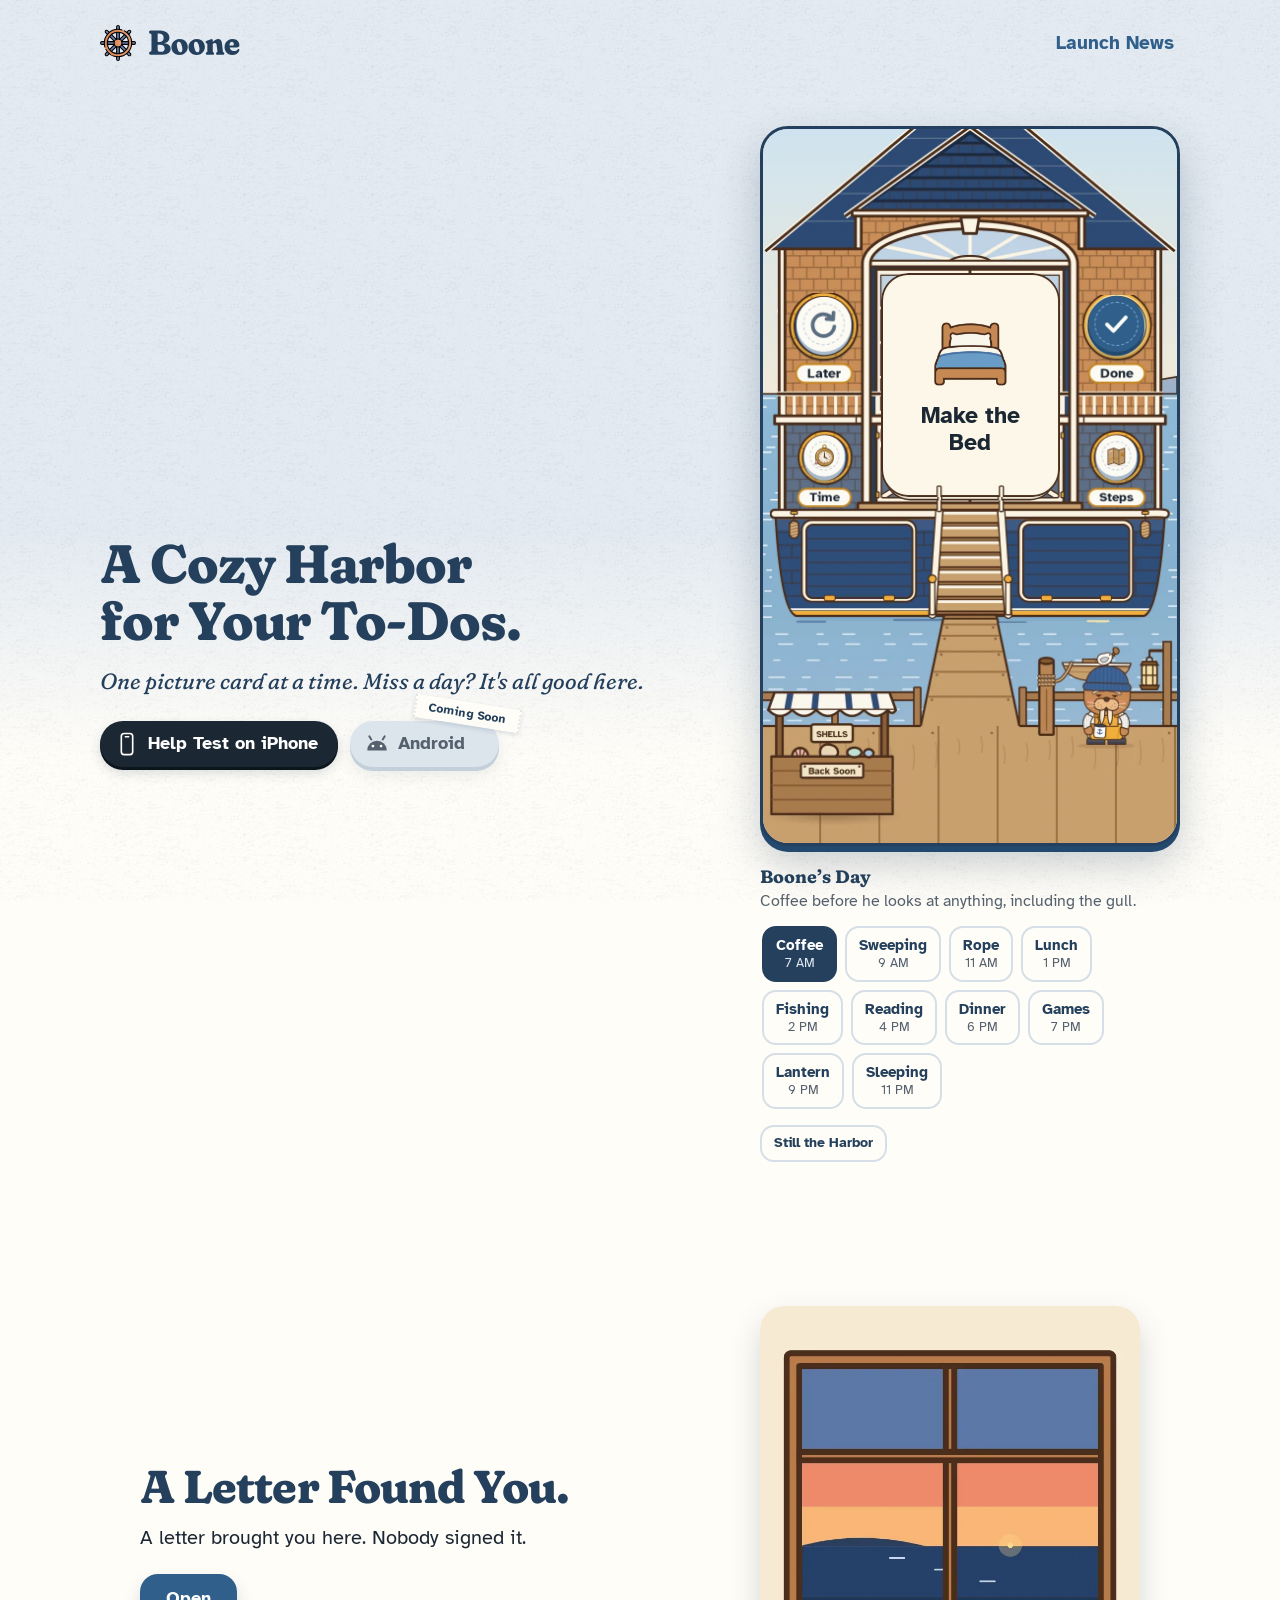
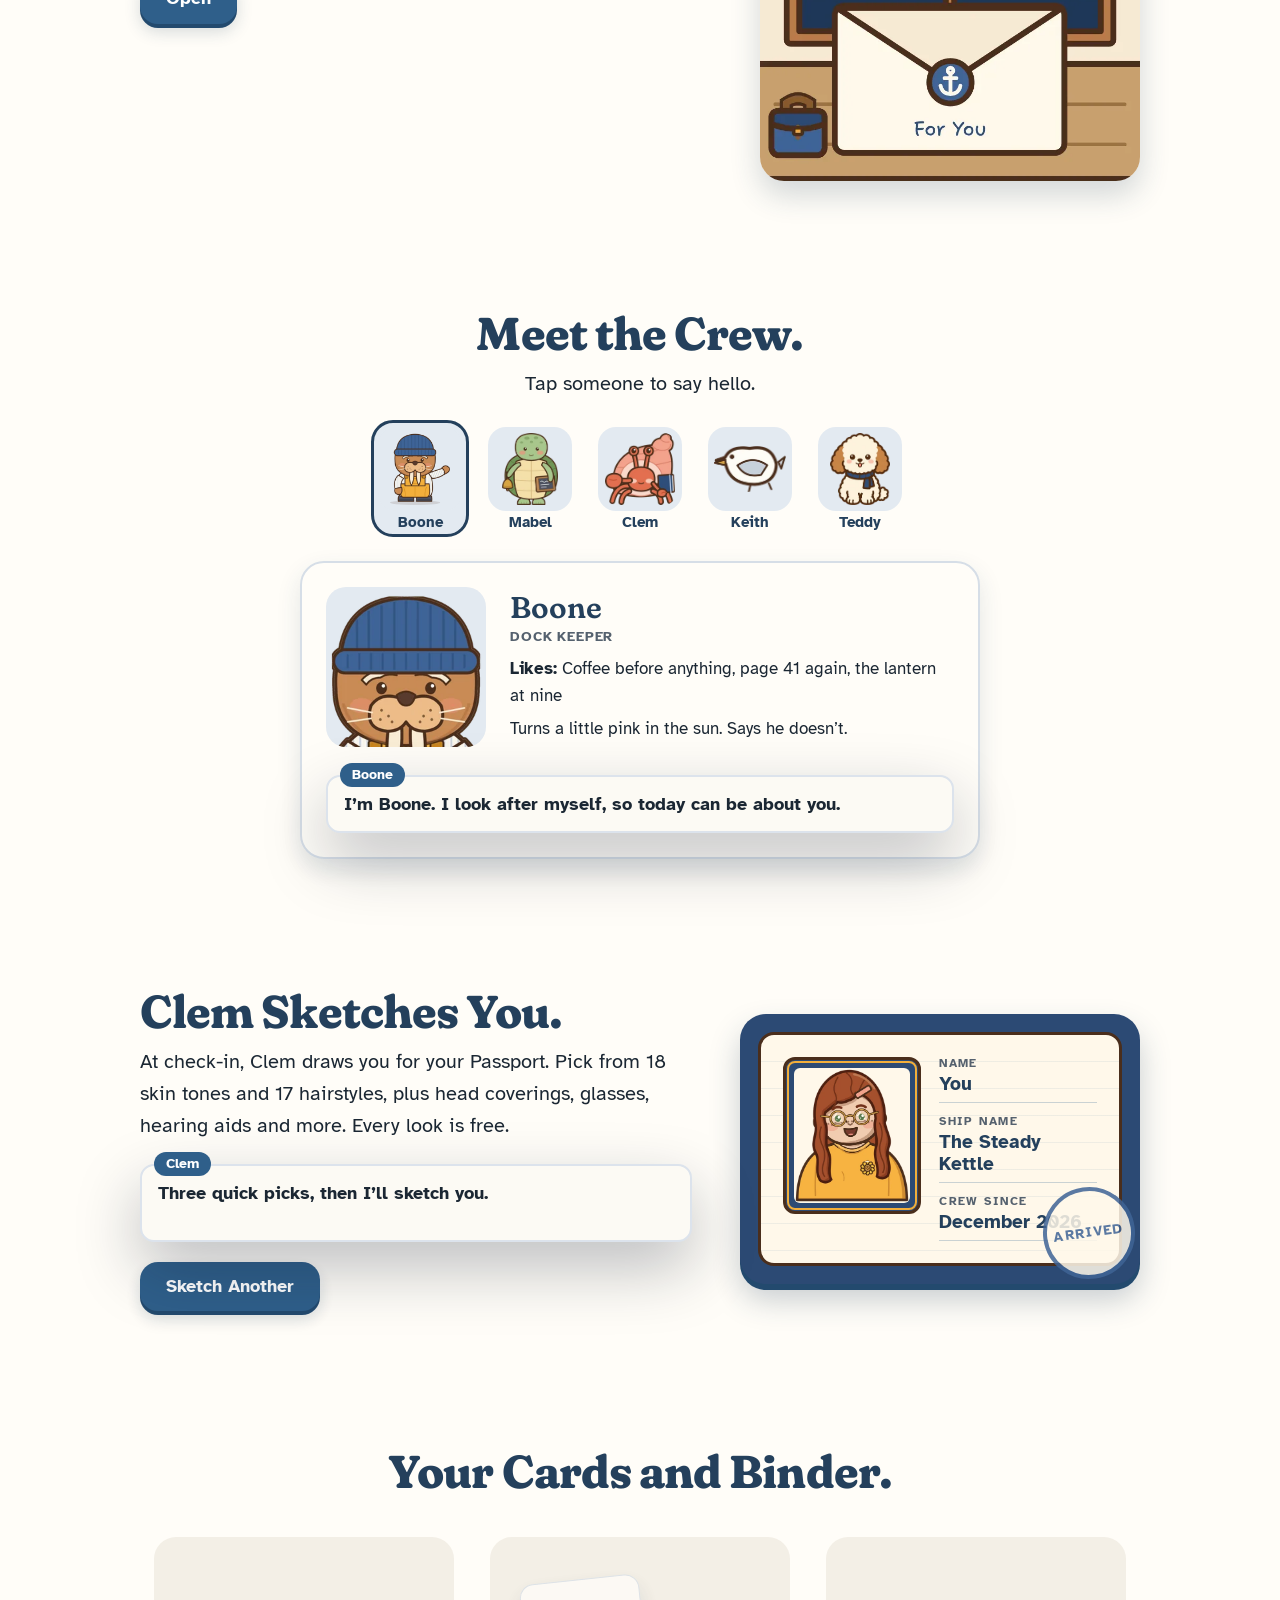
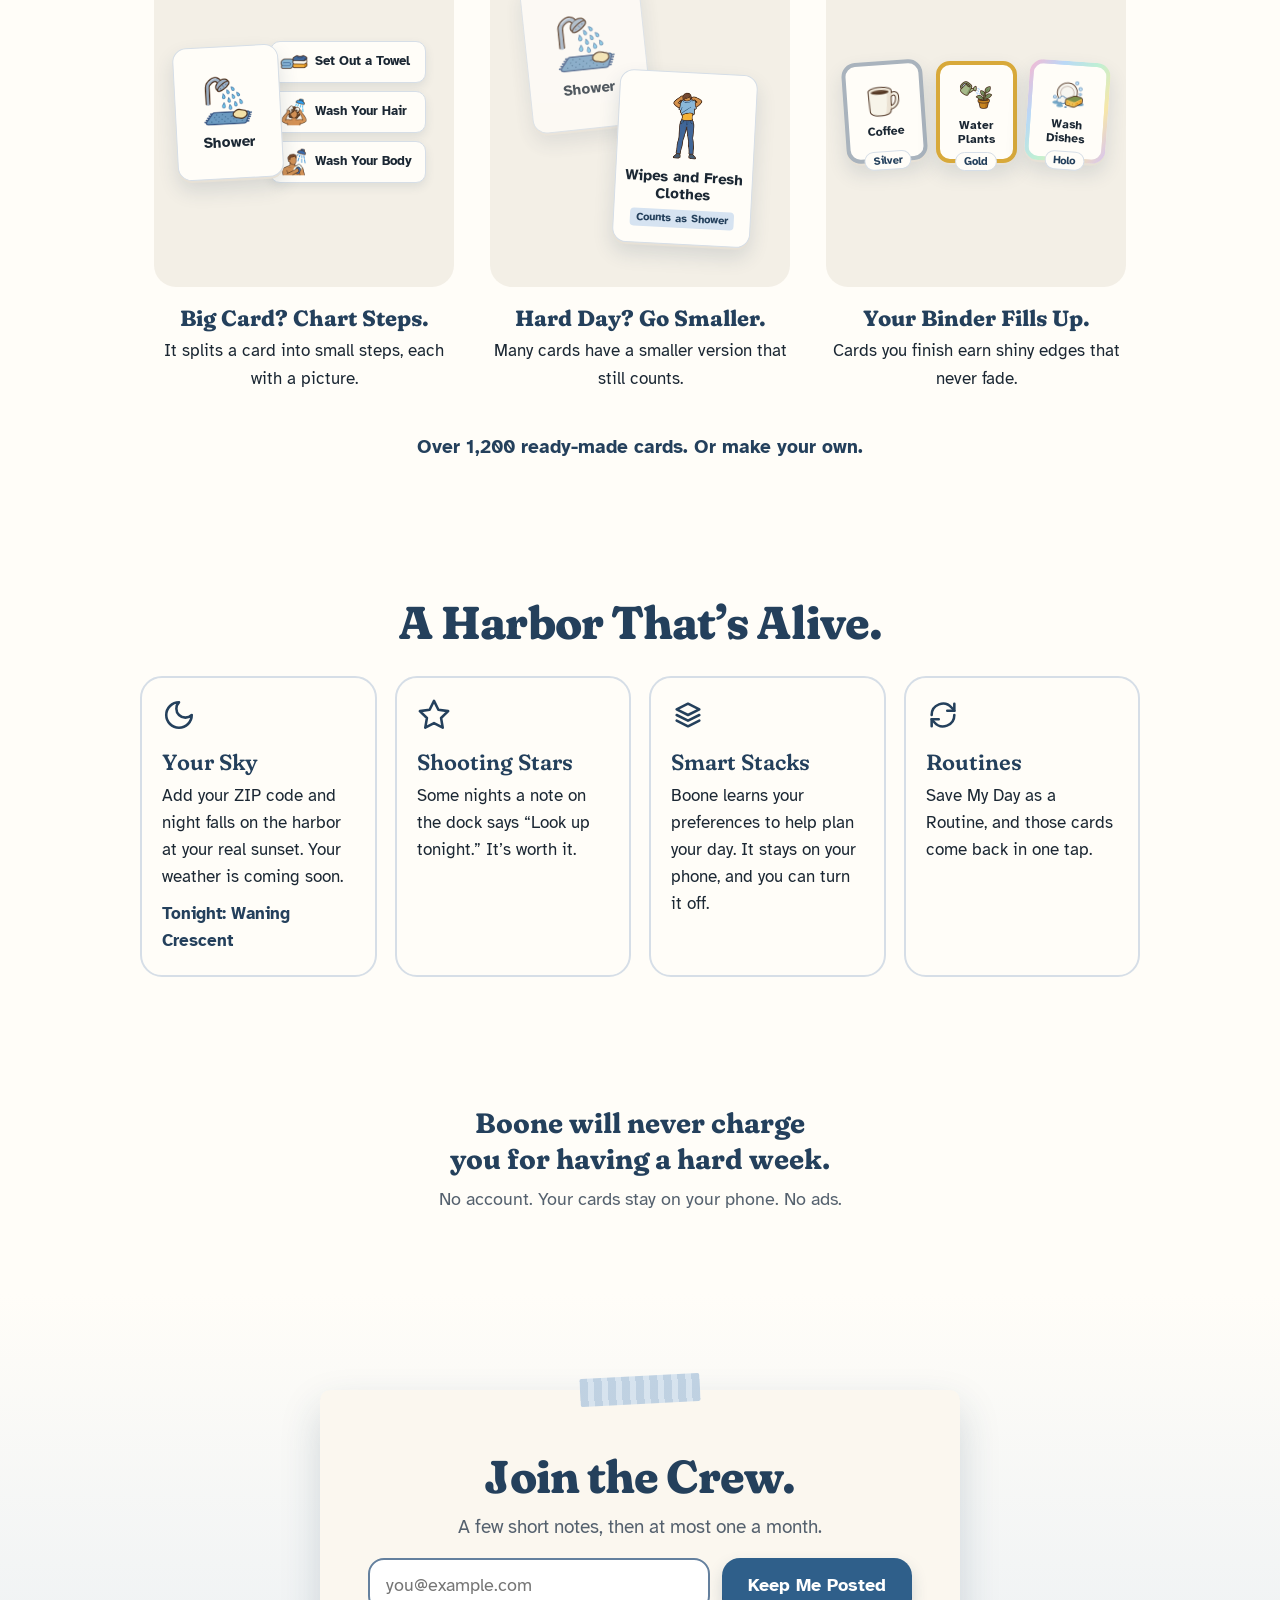
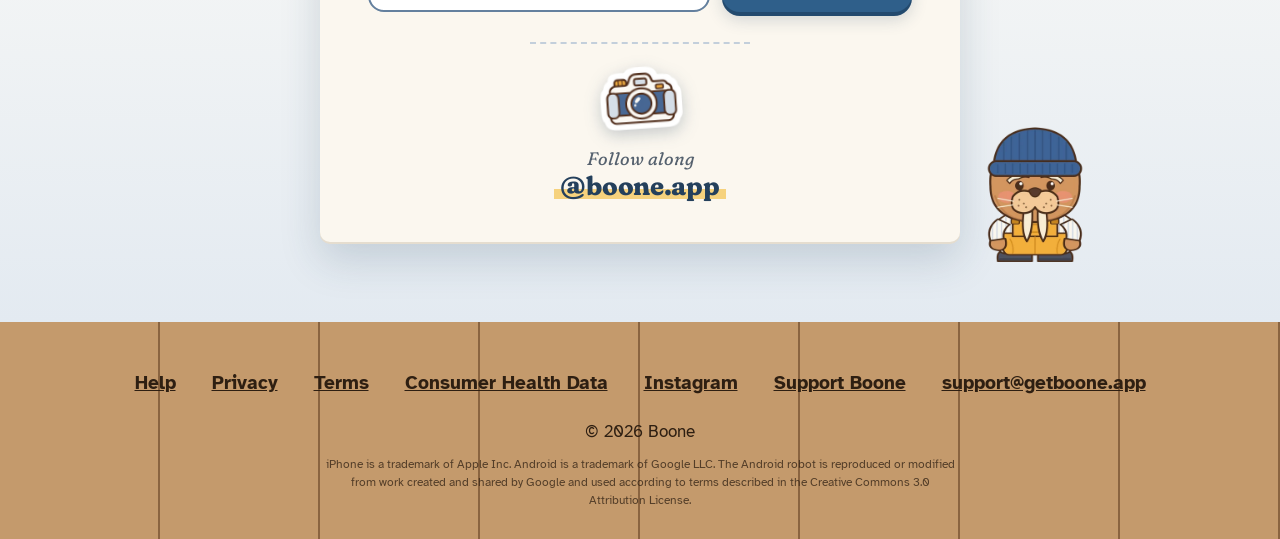
==== commit b09fc08d: "Your Sky: night at your real sunset, weather coming soon Co-Authored-By: Claude Opus 5.5 <noreply@an" ====
--- a/index.html
+++ b/index.html
@@ -152,7 +152,7 @@
 <section class="alive" id="harbor">
   <h2>A Harbor That&rsquo;s Alive.</h2>
   <ul class="tiles">
-    <li><svg class="ico" viewBox="0 0 24 24" aria-hidden="true"><path d="M12 3a6 6 0 0 0 9 9 9 9 0 1 1-9-9z"/></svg><h3>Your Sky</h3><p>Add your ZIP code and the dock gets your weather, sunrise and sunset. The moon is the real one.</p><p class="moon-now" id="moon-now"></p></li>
+    <li><svg class="ico" viewBox="0 0 24 24" aria-hidden="true"><path d="M12 3a6 6 0 0 0 9 9 9 9 0 1 1-9-9z"/></svg><h3>Your Sky</h3><p>Add your ZIP code and night falls on the harbor at your real sunset. Your weather is coming soon.</p><p class="moon-now" id="moon-now"></p></li>
     <li><svg class="ico" viewBox="0 0 24 24" aria-hidden="true"><path d="M12 17.75l-6.17 3.24 1.18-6.87-5-4.86 6.9-1 3.09-6.26 3.09 6.26 6.9 1-5 4.86 1.18 6.87z"/></svg><h3>Shooting Stars</h3><p>Some nights a note on the dock says &ldquo;Look up tonight.&rdquo; It&rsquo;s worth it.</p></li>
     <li><svg class="ico" viewBox="0 0 24 24" aria-hidden="true"><path d="M12 4l8 4-8 4-8-4z"/><path d="M4 12l8 4 8-4"/><path d="M4 16l8 4 8-4"/></svg><h3>Smart Stacks</h3><p>Boone learns your preferences to help plan your day. It stays on your phone, and you can turn it off.</p></li>
     <li><svg class="ico" viewBox="0 0 24 24" aria-hidden="true"><path d="M4 12a8 8 0 0 1 14-5.3L20 9"/><path d="M20 4v5h-5"/><path d="M20 12a8 8 0 0 1-14 5.3L4 15"/><path d="M4 20v-5h5"/></svg><h3>Routines</h3><p>Save My Day as a Routine, and those cards come back in one tap.</p></li>
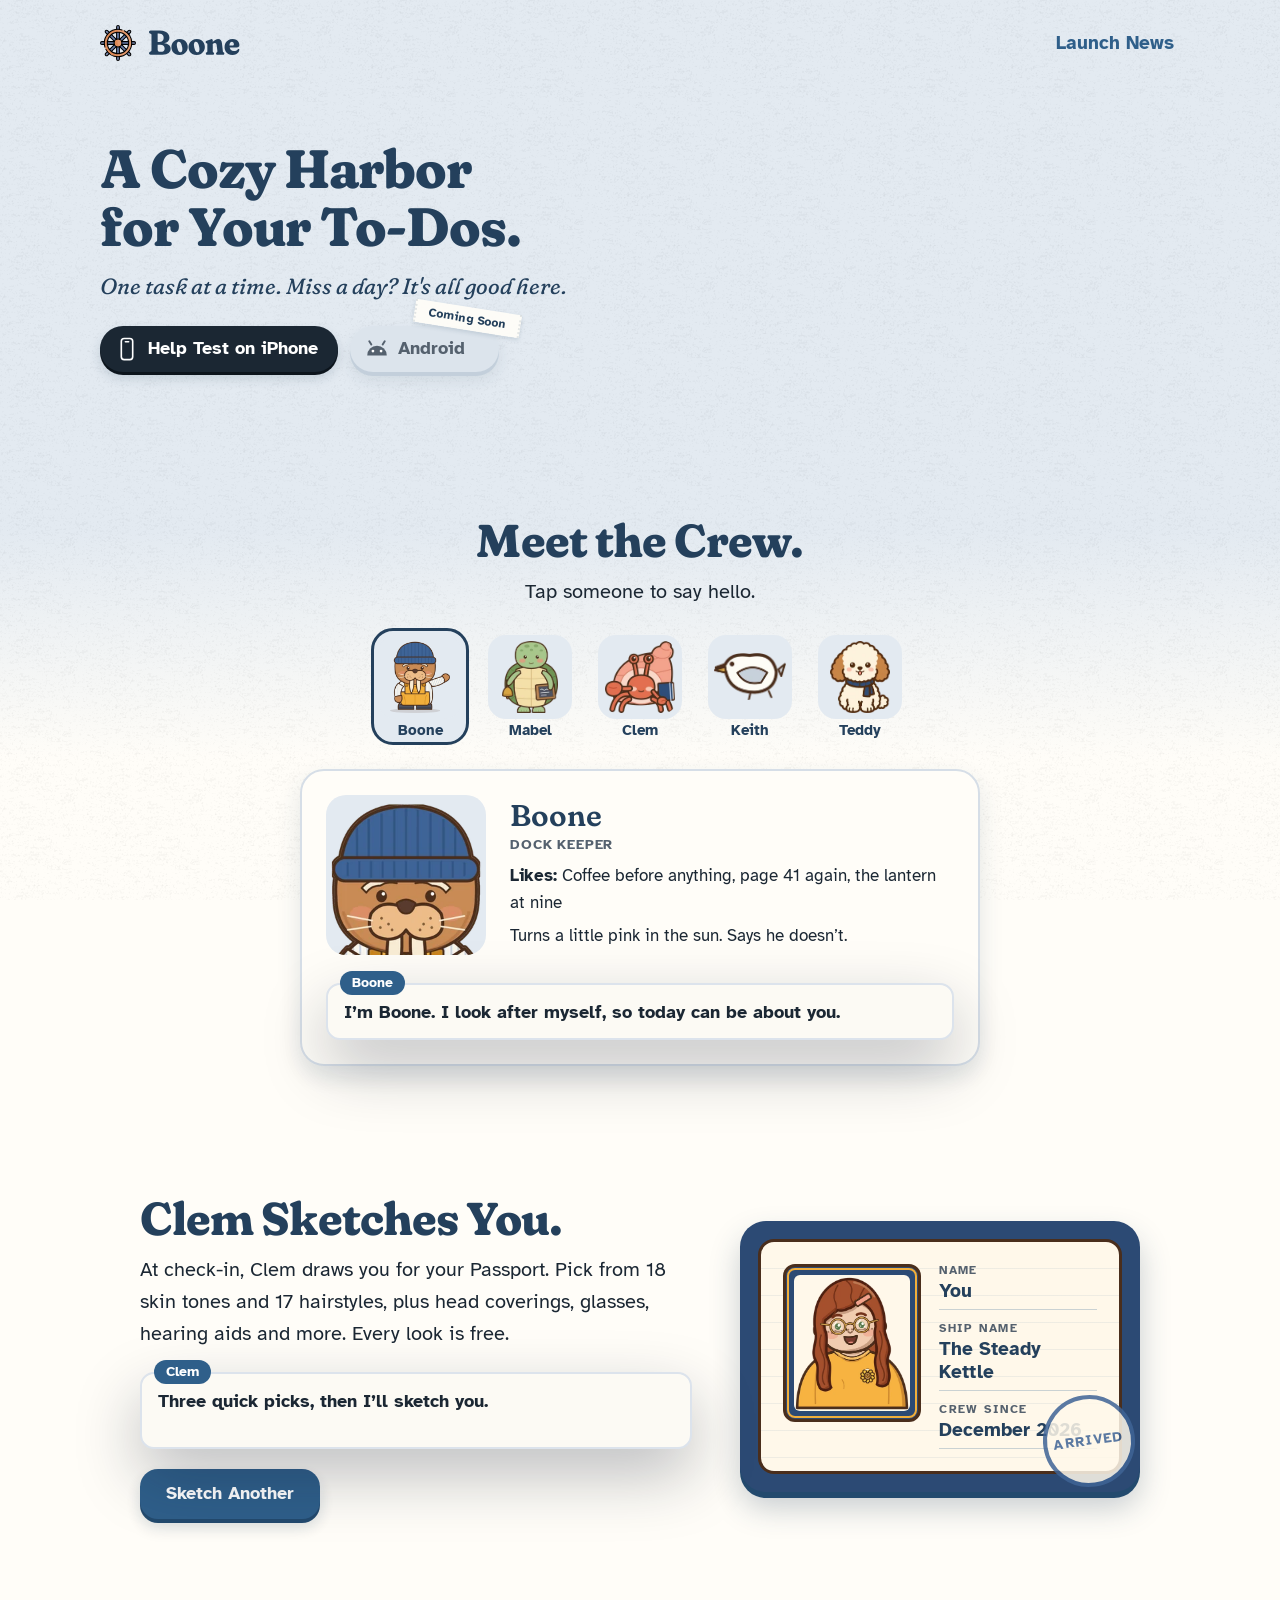
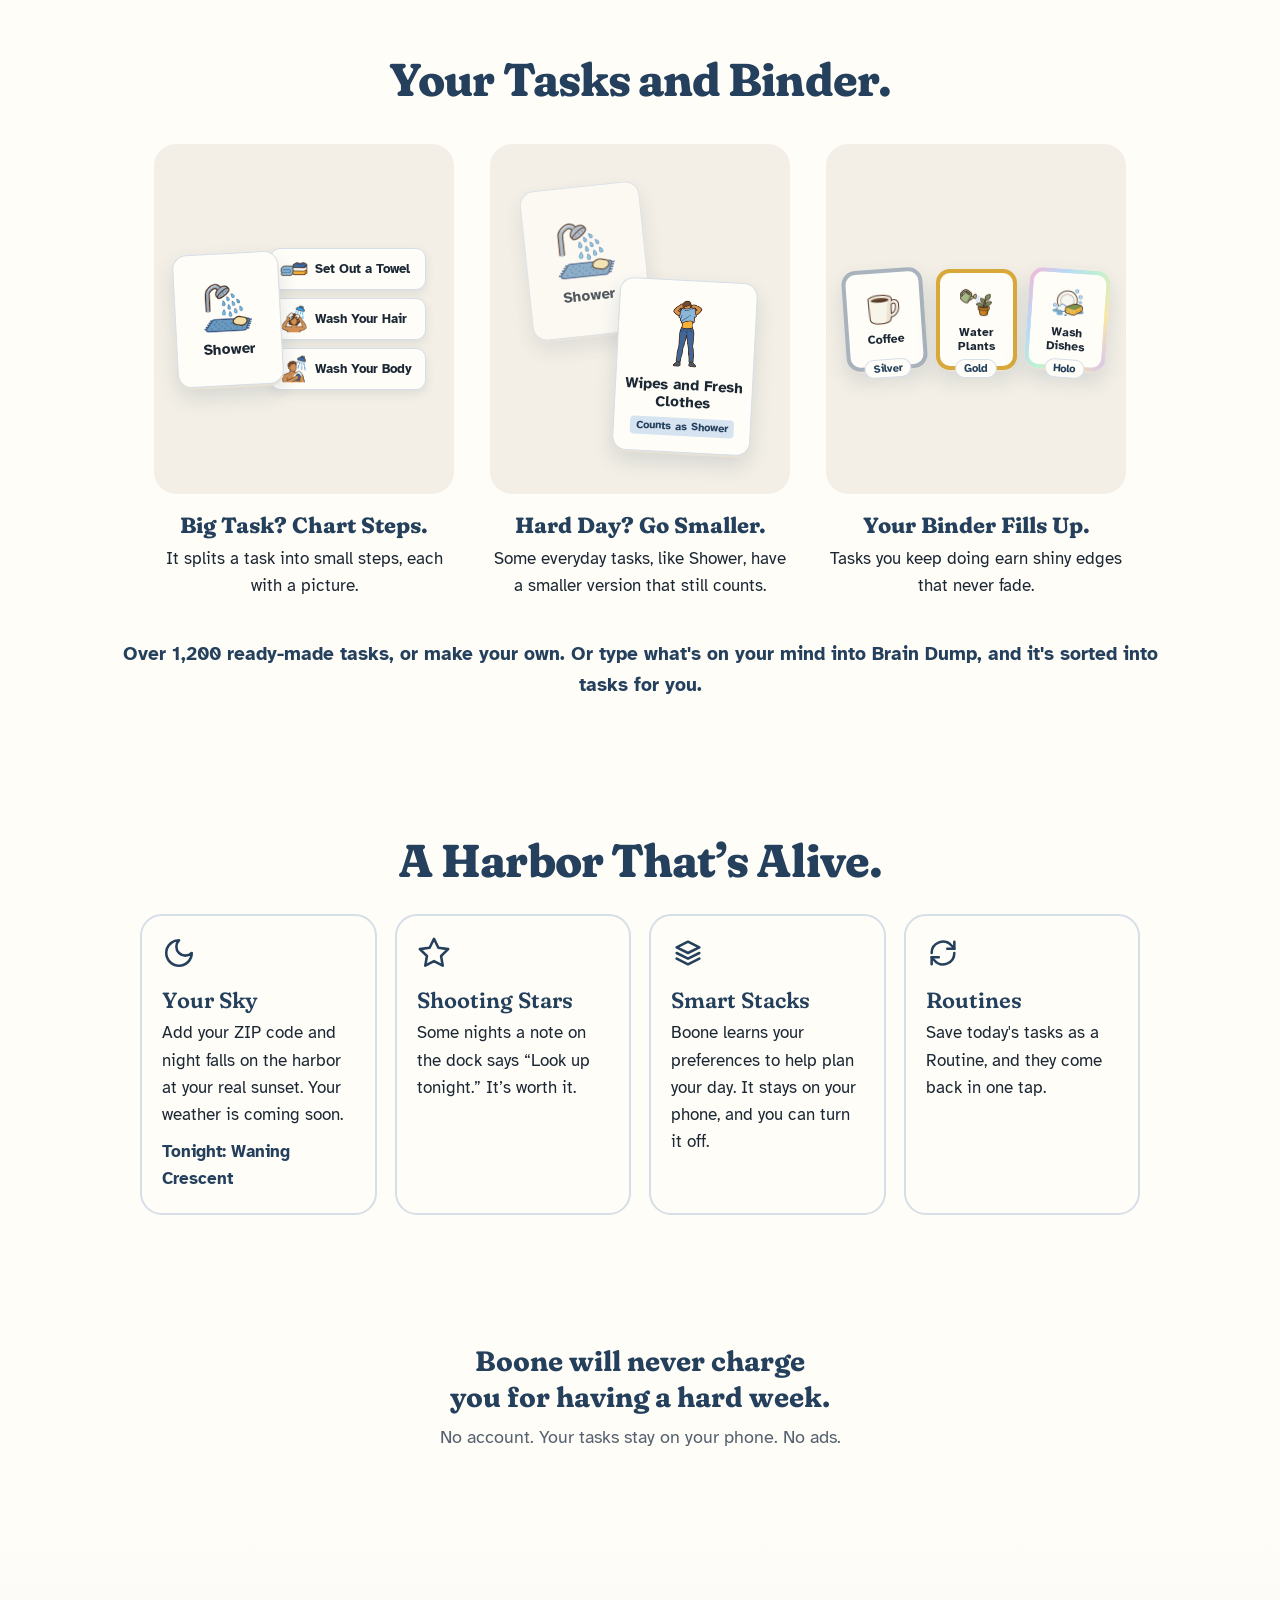
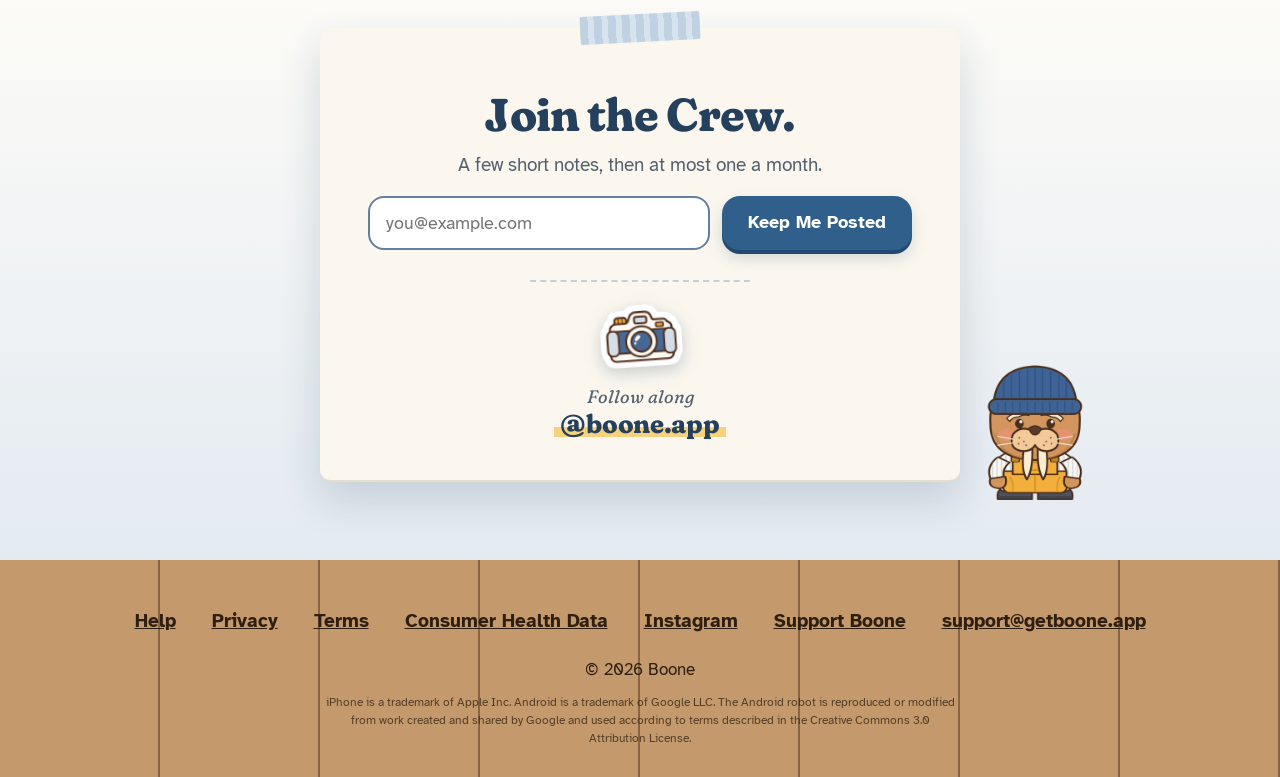
==== commit 68e98088: "Home page: say task, not card; add Brain Dump; hide the old swipe demo and letter until after beta C" ====
--- a/index.html
+++ b/index.html
@@ -3,23 +3,23 @@
 <head>
 <meta charset="utf-8">
 <meta name="viewport" content="width=device-width, initial-scale=1">
-<title>Boone: a cozy to-do list app, one picture card at a time</title>
-<meta name="description" content="A free, cozy to-do list for your phone. Each task is a picture card. See one at a time, swipe it away when done, and break big tasks into small steps.">
+<title>Boone: a cozy to-do list app, one task at a time</title>
+<meta name="description" content="A free, cozy to-do list for your phone. Each task has its own picture. Plan your day, and break big tasks into small steps.">
 <link rel="canonical" href="https://getboone.app/">
 <meta property="og:title" content="Boone: a cozy harbor for your to-dos">
-<meta property="og:description" content="A free, cozy to-do list for your phone. Each task is a picture card. See one at a time, swipe it away when done, and break big tasks into small steps.">
+<meta property="og:description" content="A free, cozy to-do list for your phone. Each task has its own picture. Plan your day, and break big tasks into small steps.">
 <meta property="og:image" content="https://getboone.app/img/share.png">
 <meta property="og:image:width" content="1200">
 <meta property="og:image:height" content="630">
 <meta property="og:url" content="https://getboone.app/">
 <meta name="twitter:card" content="summary_large_image">
 <meta name="twitter:title" content="Boone: a cozy harbor for your to-dos">
-<meta name="twitter:description" content="A free, cozy to-do list for your phone. Each task is a picture card. See one at a time, swipe it away when done, and break big tasks into small steps.">
+<meta name="twitter:description" content="A free, cozy to-do list for your phone. Each task has its own picture. Plan your day, and break big tasks into small steps.">
 <meta name="twitter:image" content="https://getboone.app/img/share.png">
 <link rel="icon" href="favicon.png">
 <link rel="preload" href="fonts/7b114e24f7.woff2" as="font" type="font/woff2" crossorigin>
 <link rel="stylesheet" href="fonts.css?v=1791385613">
-<link rel="stylesheet" href="site.css?v=1793077776">
+<link rel="stylesheet" href="site.css?v=1794000000">
 <link rel="stylesheet" href="shine.css?v=1793077776">
 <script type="application/ld+json">
 [
@@ -27,7 +27,7 @@
   "@context": "https://schema.org",
   "@type": "SoftwareApplication",
   "name": "Boone",
-  "description": "A free, cozy to-do list for your phone. Each task is a picture card. See one at a time, swipe it away when done, and break big tasks into small steps.",
+  "description": "A free, cozy to-do list for your phone. Each task has its own picture. Plan your day, and break big tasks into small steps.",
   "url": "https://getboone.app/",
   "operatingSystem": "iOS",
   "applicationCategory": "ProductivityApplication",
@@ -68,14 +68,14 @@
 <section data-e="e4" data-c="e4" class="hero">
   <div data-e="e5" data-c="e5" class="hero-words">
     <h1 data-e="e6">A Cozy Harbor for Your To-Dos.</h1>
-    <p data-e="e7" class="sub">One picture card at a time. Miss a day? It's all good here.</p>
+    <p data-e="e7" class="sub">One task at a time. Miss a day? It's all good here.</p>
     <div data-e="e8" data-c="e8" class="actions">
       <a data-e="e9" class="store" href="/test.html" data-goatcounter-click="tap-help-test"><svg aria-hidden="true" viewBox="0 0 32 32" width="26" height="26" fill="none" stroke="currentColor" stroke-width="2" stroke-linecap="round" stroke-linejoin="round"><rect x="9" y="3" width="14" height="26" rx="3.5"/><path d="M14 7h4"/></svg><span>Help Test on iPhone</span></a>
       <a data-e="e10" class="store soon" href="#crew" aria-label="Android, coming soon. Get launch news."><svg aria-hidden="true" viewBox="0 0 32 32" width="26" height="26"><path fill="currentColor" d="M4 24a12 12 0 0 1 24 0z"/><path stroke="currentColor" stroke-width="2.4" stroke-linecap="round" d="M9 10.5 6.5 6.5M23 10.5l2.5-4"/><circle cx="11" cy="18.5" r="1.7" fill="#fff"/><circle cx="21" cy="18.5" r="1.7" fill="#fff"/></svg><span>Android</span><span class="soon-tape" aria-hidden="true">Coming Soon</span></a>
     </div>
   </div>
-  <div class="harbor-wrap">
-    <div class="harbor" id="harbor-window" aria-label="Boone's dock. Try the cards." role="region">
+  <div class="harbor-wrap" hidden>
+    <div class="harbor" id="harbor-window" aria-label="Boone's dock. Try a few tasks." role="region">
       <img class="scene" id="scene" src="img/harbor/h14.webp?v=3" alt="" width="840" height="1440" fetchpriority="high">
       <div class="sky" id="sky" aria-hidden="true"></div>
       <div class="deck" id="deck" aria-live="polite"></div>
@@ -98,7 +98,7 @@
   </div>
 </section>
 
-<section class="arrival" id="arrival">
+<section class="arrival" id="arrival" hidden>
   <div class="arrival-words">
     <h2>A Letter Found You.</h2>
     <p>A letter brought you here. Nobody signed it.</p>
@@ -140,14 +140,14 @@
 </section>
 
 <section class="how" id="how">
-  <h2>Your Cards and Binder.</h2>
+  <h2>Your Tasks and Binder.</h2>
   <div class="shots">
-    <div class="shot"><div class="art art-steps" role="img" aria-label="The Shower card split into three small steps"><div class="tcard "><img src="img/cards/shower.webp" alt="" width="288" height="288" loading="lazy"><b>Shower</b></div><ul class="steplist"><li><img src="img/cards/step-put-a-towel-and-clean-clothes-nearby.webp" alt="" width="288" height="288" loading="lazy">Set Out a Towel</li><li><img src="img/cards/step-wash-your-hair.webp" alt="" width="288" height="288" loading="lazy">Wash Your Hair</li><li><img src="img/cards/step-wash-your-body.webp" alt="" width="288" height="288" loading="lazy">Wash Your Body</li></ul></div><h3>Big Card? Chart Steps.</h3><p>It splits a card into small steps, each with a picture.</p></div>
-    <div class="shot"><div class="art art-hard" role="img" aria-label="The Shower card with a smaller version, Wipes and Fresh Clothes, that counts as a shower"><div class="tcard behind"><img src="img/cards/shower.webp" alt="" width="288" height="288" loading="lazy"><b>Shower</b></div><div class="tcard front"><img src="img/cards/put-on-clean-clothes.webp" alt="" width="288" height="288" loading="lazy"><b>Wipes and Fresh Clothes</b><span class="counts">Counts as Shower</span></div></div><h3>Hard Day? Go Smaller.</h3><p>Many cards have a smaller version that still counts.</p></div>
-    <div class="shot"><div class="art art-edges" role="img" aria-label="Three cards with Silver, Gold and Holo edges"><div class="tcard silver"><img src="img/cards/coffee.webp" alt="" width="288" height="288" loading="lazy"><b>Coffee</b><span class="edge-tag">Silver</span></div><div class="tcard gold"><img src="img/cards/water-plants.webp" alt="" width="288" height="288" loading="lazy"><b>Water Plants</b><span class="edge-tag">Gold</span></div><div class="tcard holo"><img src="img/cards/wash-dishes.webp" alt="" width="288" height="288" loading="lazy"><b>Wash Dishes</b><span class="edge-tag">Holo</span></div></div><h3>Your Binder Fills Up.</h3><p>Cards you finish earn shiny edges that never fade.</p></div>
+    <div class="shot"><div class="art art-steps" role="img" aria-label="The Shower task split into three small steps"><div class="tcard "><img src="img/cards/shower.webp" alt="" width="288" height="288" loading="lazy"><b>Shower</b></div><ul class="steplist"><li><img src="img/cards/step-put-a-towel-and-clean-clothes-nearby.webp" alt="" width="288" height="288" loading="lazy">Set Out a Towel</li><li><img src="img/cards/step-wash-your-hair.webp" alt="" width="288" height="288" loading="lazy">Wash Your Hair</li><li><img src="img/cards/step-wash-your-body.webp" alt="" width="288" height="288" loading="lazy">Wash Your Body</li></ul></div><h3>Big Task? Chart Steps.</h3><p>It splits a task into small steps, each with a picture.</p></div>
+    <div class="shot"><div class="art art-hard" role="img" aria-label="The Shower task with a smaller version, Wipes and Fresh Clothes, that counts as a shower"><div class="tcard behind"><img src="img/cards/shower.webp" alt="" width="288" height="288" loading="lazy"><b>Shower</b></div><div class="tcard front"><img src="img/cards/put-on-clean-clothes.webp" alt="" width="288" height="288" loading="lazy"><b>Wipes and Fresh Clothes</b><span class="counts">Counts as Shower</span></div></div><h3>Hard Day? Go Smaller.</h3><p>Some everyday tasks, like Shower, have a smaller version that still counts.</p></div>
+    <div class="shot"><div class="art art-edges" role="img" aria-label="Three tasks with Silver, Gold and Holo edges"><div class="tcard silver"><img src="img/cards/coffee.webp" alt="" width="288" height="288" loading="lazy"><b>Coffee</b><span class="edge-tag">Silver</span></div><div class="tcard gold"><img src="img/cards/water-plants.webp" alt="" width="288" height="288" loading="lazy"><b>Water Plants</b><span class="edge-tag">Gold</span></div><div class="tcard holo"><img src="img/cards/wash-dishes.webp" alt="" width="288" height="288" loading="lazy"><b>Wash Dishes</b><span class="edge-tag">Holo</span></div></div><h3>Your Binder Fills Up.</h3><p>Tasks you keep doing earn shiny edges that never fade.</p></div>
   </div>
   <p class="swipe-hint" aria-hidden="true">Swipe for more</p>
-  <p class="how-note">Over 1,200 ready-made cards. Or make your own.</p>
+  <p class="how-note">Over 1,200 ready-made tasks, or make your own. Or type what's on your mind into Brain Dump, and it's sorted into tasks for you.</p>
 </section>
 <section class="alive" id="harbor">
   <h2>A Harbor That&rsquo;s Alive.</h2>
@@ -155,12 +155,12 @@
     <li><svg class="ico" viewBox="0 0 24 24" aria-hidden="true"><path d="M12 3a6 6 0 0 0 9 9 9 9 0 1 1-9-9z"/></svg><h3>Your Sky</h3><p>Add your ZIP code and night falls on the harbor at your real sunset. Your weather is coming soon.</p><p class="moon-now" id="moon-now"></p></li>
     <li><svg class="ico" viewBox="0 0 24 24" aria-hidden="true"><path d="M12 17.75l-6.17 3.24 1.18-6.87-5-4.86 6.9-1 3.09-6.26 3.09 6.26 6.9 1-5 4.86 1.18 6.87z"/></svg><h3>Shooting Stars</h3><p>Some nights a note on the dock says &ldquo;Look up tonight.&rdquo; It&rsquo;s worth it.</p></li>
     <li><svg class="ico" viewBox="0 0 24 24" aria-hidden="true"><path d="M12 4l8 4-8 4-8-4z"/><path d="M4 12l8 4 8-4"/><path d="M4 16l8 4 8-4"/></svg><h3>Smart Stacks</h3><p>Boone learns your preferences to help plan your day. It stays on your phone, and you can turn it off.</p></li>
-    <li><svg class="ico" viewBox="0 0 24 24" aria-hidden="true"><path d="M4 12a8 8 0 0 1 14-5.3L20 9"/><path d="M20 4v5h-5"/><path d="M20 12a8 8 0 0 1-14 5.3L4 15"/><path d="M4 20v-5h5"/></svg><h3>Routines</h3><p>Save My Day as a Routine, and those cards come back in one tap.</p></li>
+    <li><svg class="ico" viewBox="0 0 24 24" aria-hidden="true"><path d="M4 12a8 8 0 0 1 14-5.3L20 9"/><path d="M20 4v5h-5"/><path d="M20 12a8 8 0 0 1-14 5.3L4 15"/><path d="M4 20v-5h5"/></svg><h3>Routines</h3><p>Save today's tasks as a Routine, and they come back in one tap.</p></li>
   </ul>
 </section>
 <section data-e="e54" data-c="e54" class="trust">
   <p data-e="e117" class="promise">Boone will never charge you for having a hard week.</p>
-  <p data-e="e92" class="for-anyone">No account. Your cards stay on your phone. No ads.</p>
+  <p data-e="e92" class="for-anyone">No account. Your tasks stay on your phone. No ads.</p>
 </section>
 <section data-e="e55" data-c="e55" class="crew" id="crew">
   <div data-e="e56" data-c="e56" class="paper">
--- a/site.css
+++ b/site.css
@@ -429,3 +429,6 @@
   .boone-day { display: flex; overflow-x: auto; scroll-snap-type: x mandatory; scroll-padding: 0 20px; justify-content: flex-start; margin: 0 -20px; padding: 0 20px 12px; scrollbar-width: none; }
   .boone-day li { flex: 0 0 40%; scroll-snap-align: start; }
 }
+
+/* Hidden until after the beta (Colleen, 2026-11-14): the old swipe demo and the letter arrival. */
+.harbor-wrap[hidden], .arrival[hidden] { display: none !important; }
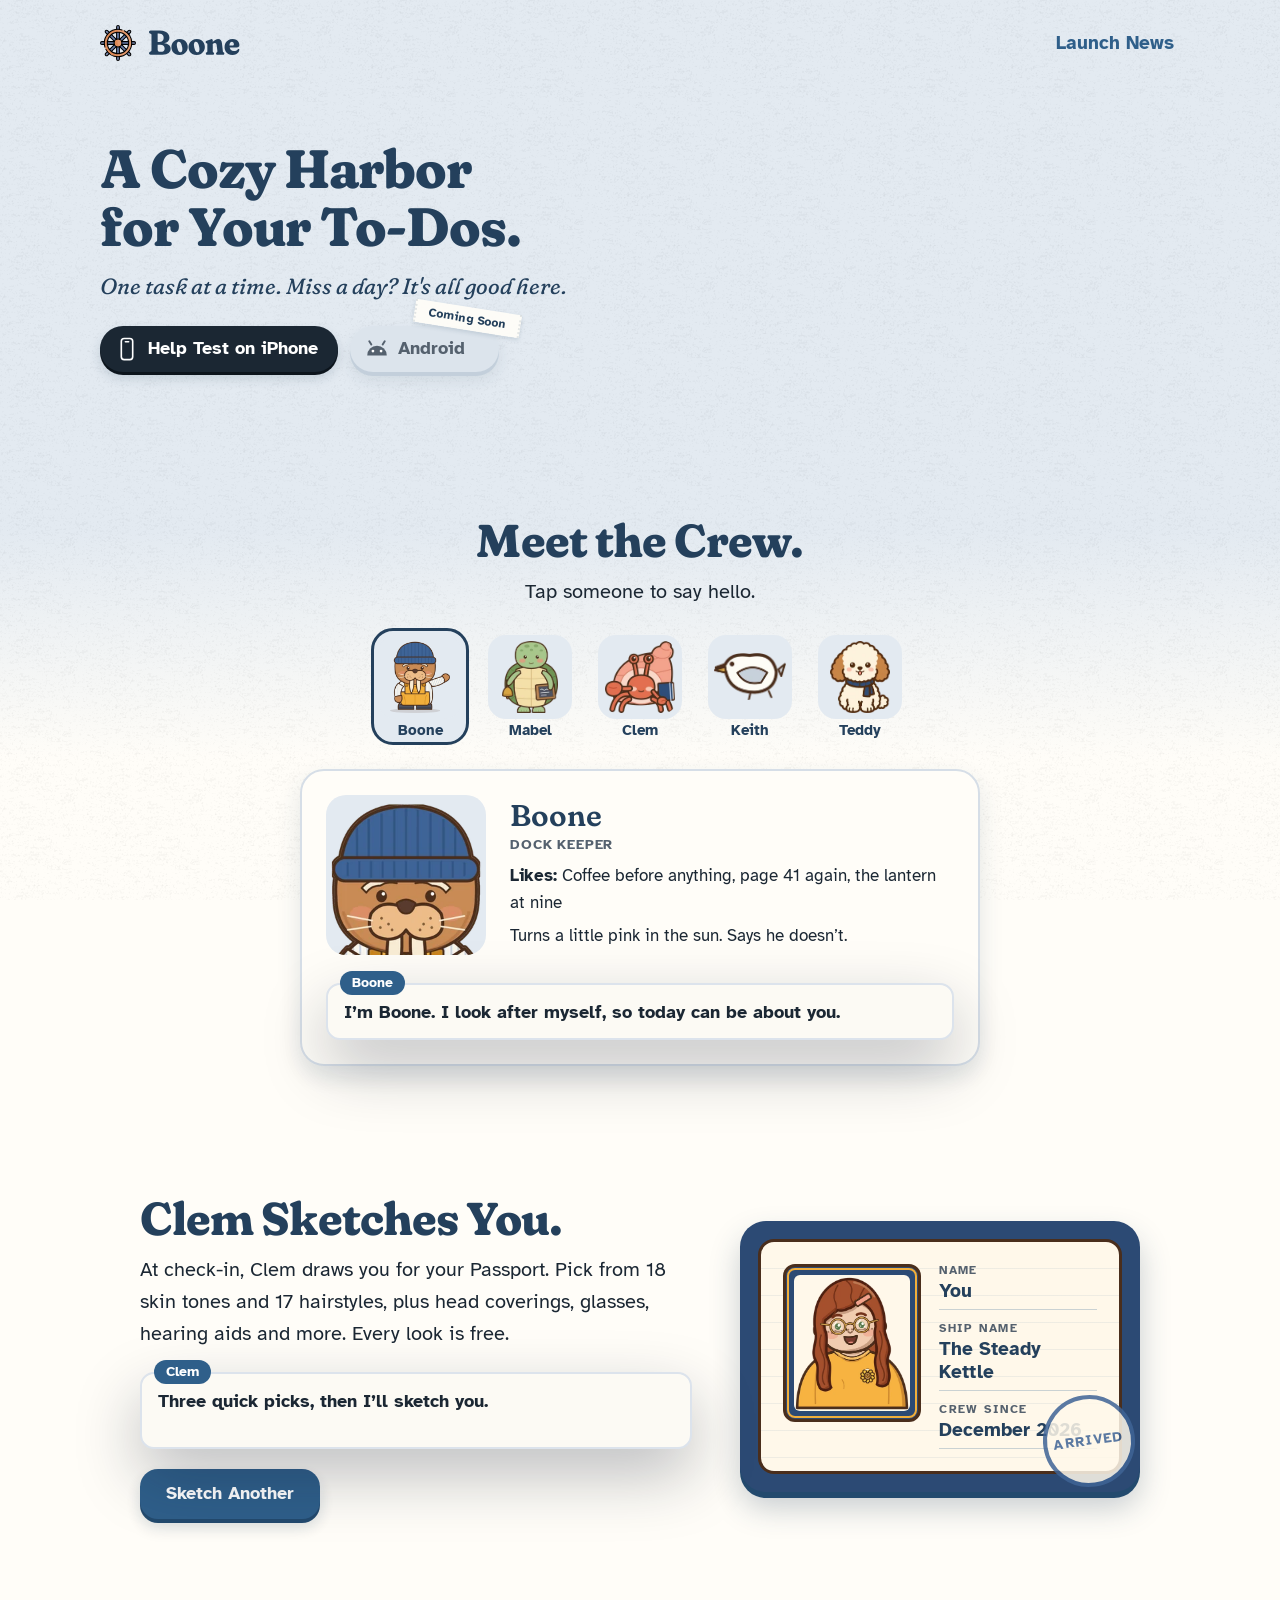
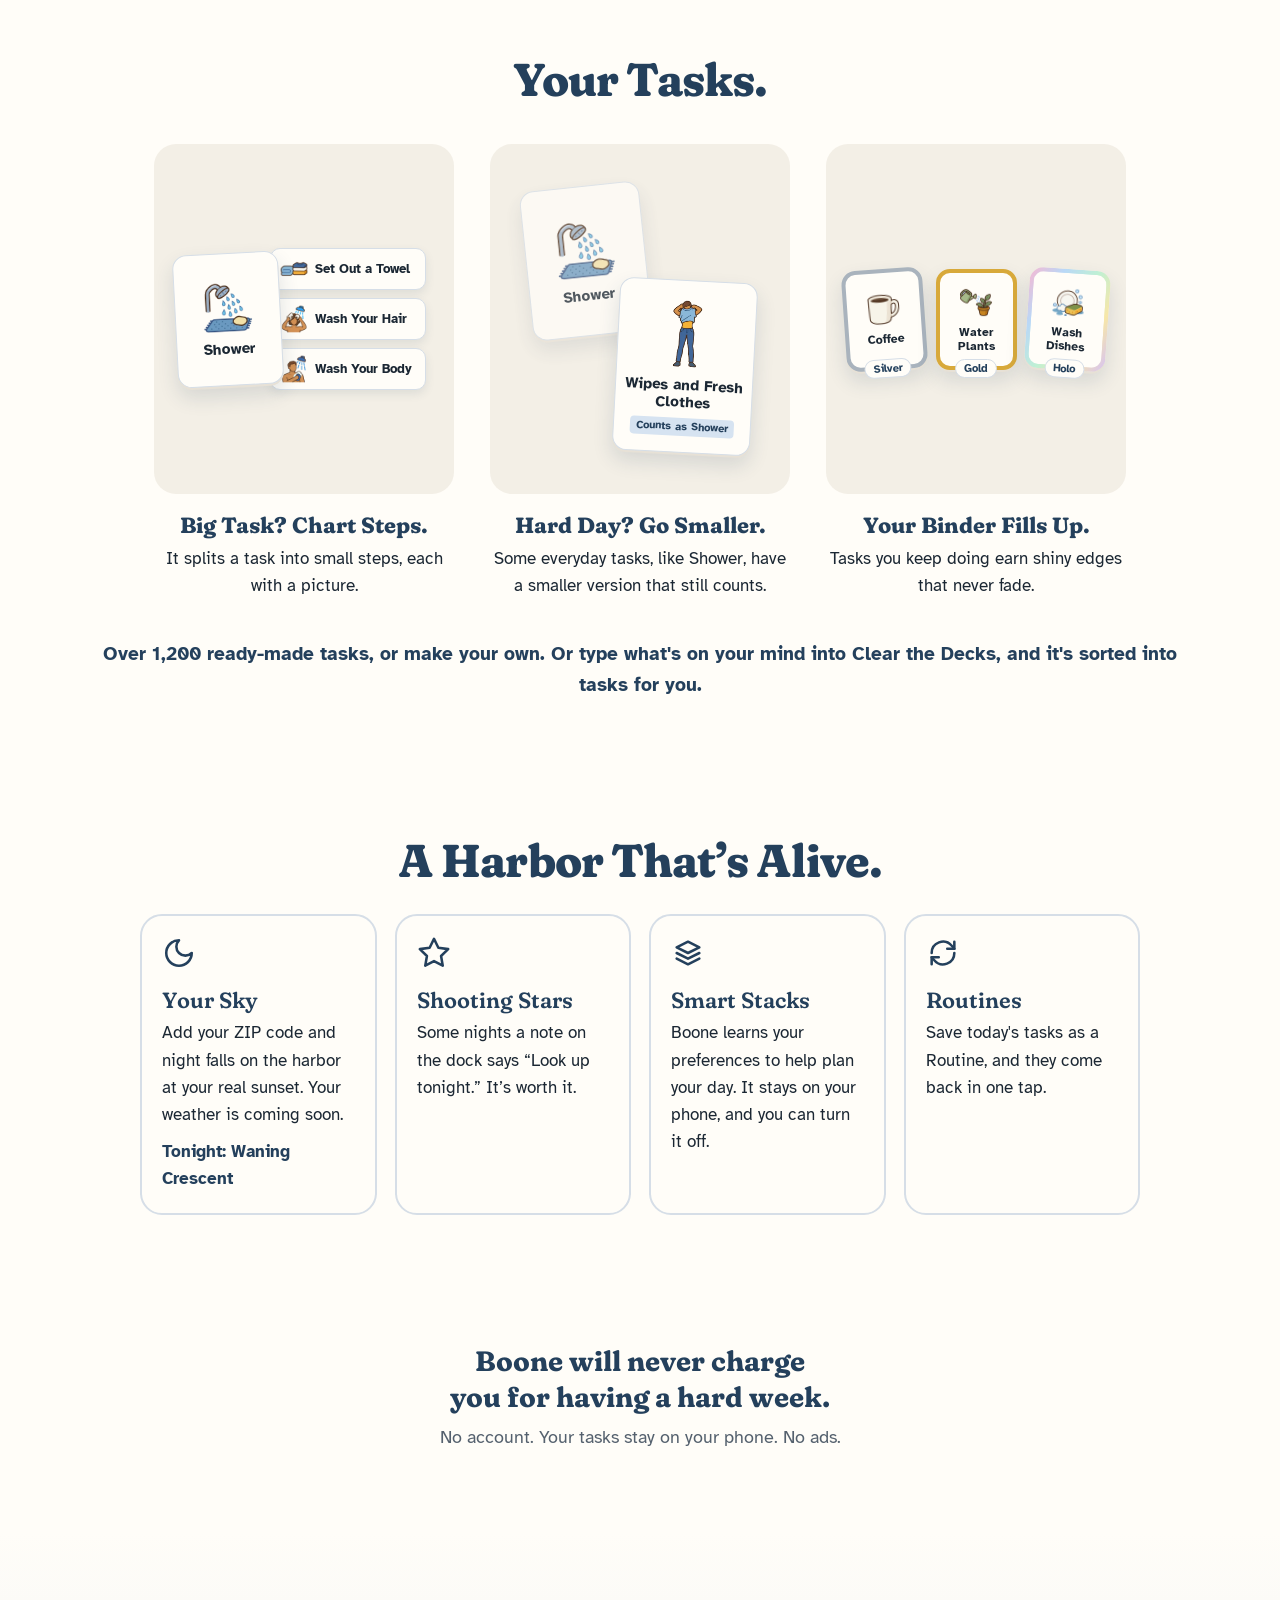
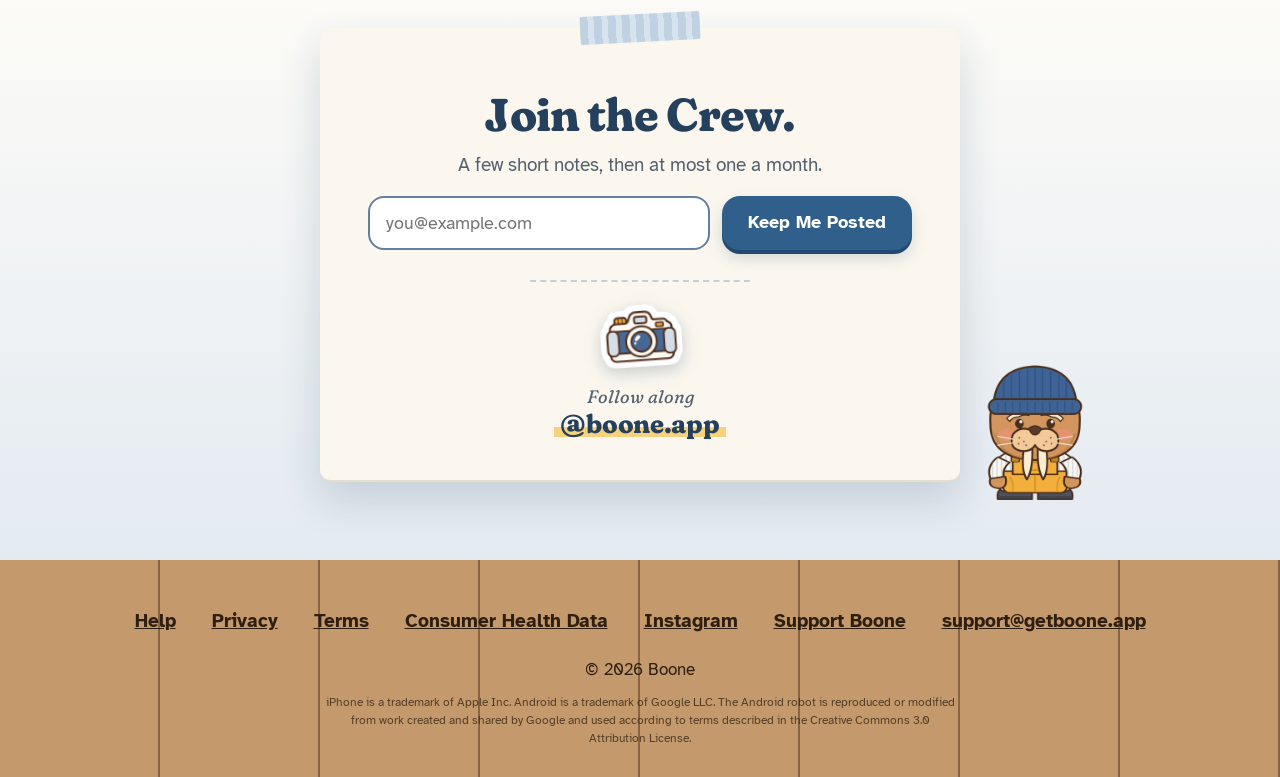
==== commit aa0522e5: "Policy pages: Clear the Decks, gifts, the AI note names both sends, backup contents, DM Sans credite" ====
--- a/index.html
+++ b/index.html
@@ -140,14 +140,14 @@
 </section>
 
 <section class="how" id="how">
-  <h2>Your Tasks and Binder.</h2>
+  <h2>Your Tasks.</h2>
   <div class="shots">
     <div class="shot"><div class="art art-steps" role="img" aria-label="The Shower task split into three small steps"><div class="tcard "><img src="img/cards/shower.webp" alt="" width="288" height="288" loading="lazy"><b>Shower</b></div><ul class="steplist"><li><img src="img/cards/step-put-a-towel-and-clean-clothes-nearby.webp" alt="" width="288" height="288" loading="lazy">Set Out a Towel</li><li><img src="img/cards/step-wash-your-hair.webp" alt="" width="288" height="288" loading="lazy">Wash Your Hair</li><li><img src="img/cards/step-wash-your-body.webp" alt="" width="288" height="288" loading="lazy">Wash Your Body</li></ul></div><h3>Big Task? Chart Steps.</h3><p>It splits a task into small steps, each with a picture.</p></div>
     <div class="shot"><div class="art art-hard" role="img" aria-label="The Shower task with a smaller version, Wipes and Fresh Clothes, that counts as a shower"><div class="tcard behind"><img src="img/cards/shower.webp" alt="" width="288" height="288" loading="lazy"><b>Shower</b></div><div class="tcard front"><img src="img/cards/put-on-clean-clothes.webp" alt="" width="288" height="288" loading="lazy"><b>Wipes and Fresh Clothes</b><span class="counts">Counts as Shower</span></div></div><h3>Hard Day? Go Smaller.</h3><p>Some everyday tasks, like Shower, have a smaller version that still counts.</p></div>
     <div class="shot"><div class="art art-edges" role="img" aria-label="Three tasks with Silver, Gold and Holo edges"><div class="tcard silver"><img src="img/cards/coffee.webp" alt="" width="288" height="288" loading="lazy"><b>Coffee</b><span class="edge-tag">Silver</span></div><div class="tcard gold"><img src="img/cards/water-plants.webp" alt="" width="288" height="288" loading="lazy"><b>Water Plants</b><span class="edge-tag">Gold</span></div><div class="tcard holo"><img src="img/cards/wash-dishes.webp" alt="" width="288" height="288" loading="lazy"><b>Wash Dishes</b><span class="edge-tag">Holo</span></div></div><h3>Your Binder Fills Up.</h3><p>Tasks you keep doing earn shiny edges that never fade.</p></div>
   </div>
   <p class="swipe-hint" aria-hidden="true">Swipe for more</p>
-  <p class="how-note">Over 1,200 ready-made tasks, or make your own. Or type what's on your mind into Brain Dump, and it's sorted into tasks for you.</p>
+  <p class="how-note">Over 1,200 ready-made tasks, or make your own. Or type what's on your mind into Clear the Decks, and it's sorted into tasks for you.</p>
 </section>
 <section class="alive" id="harbor">
   <h2>A Harbor That&rsquo;s Alive.</h2>
